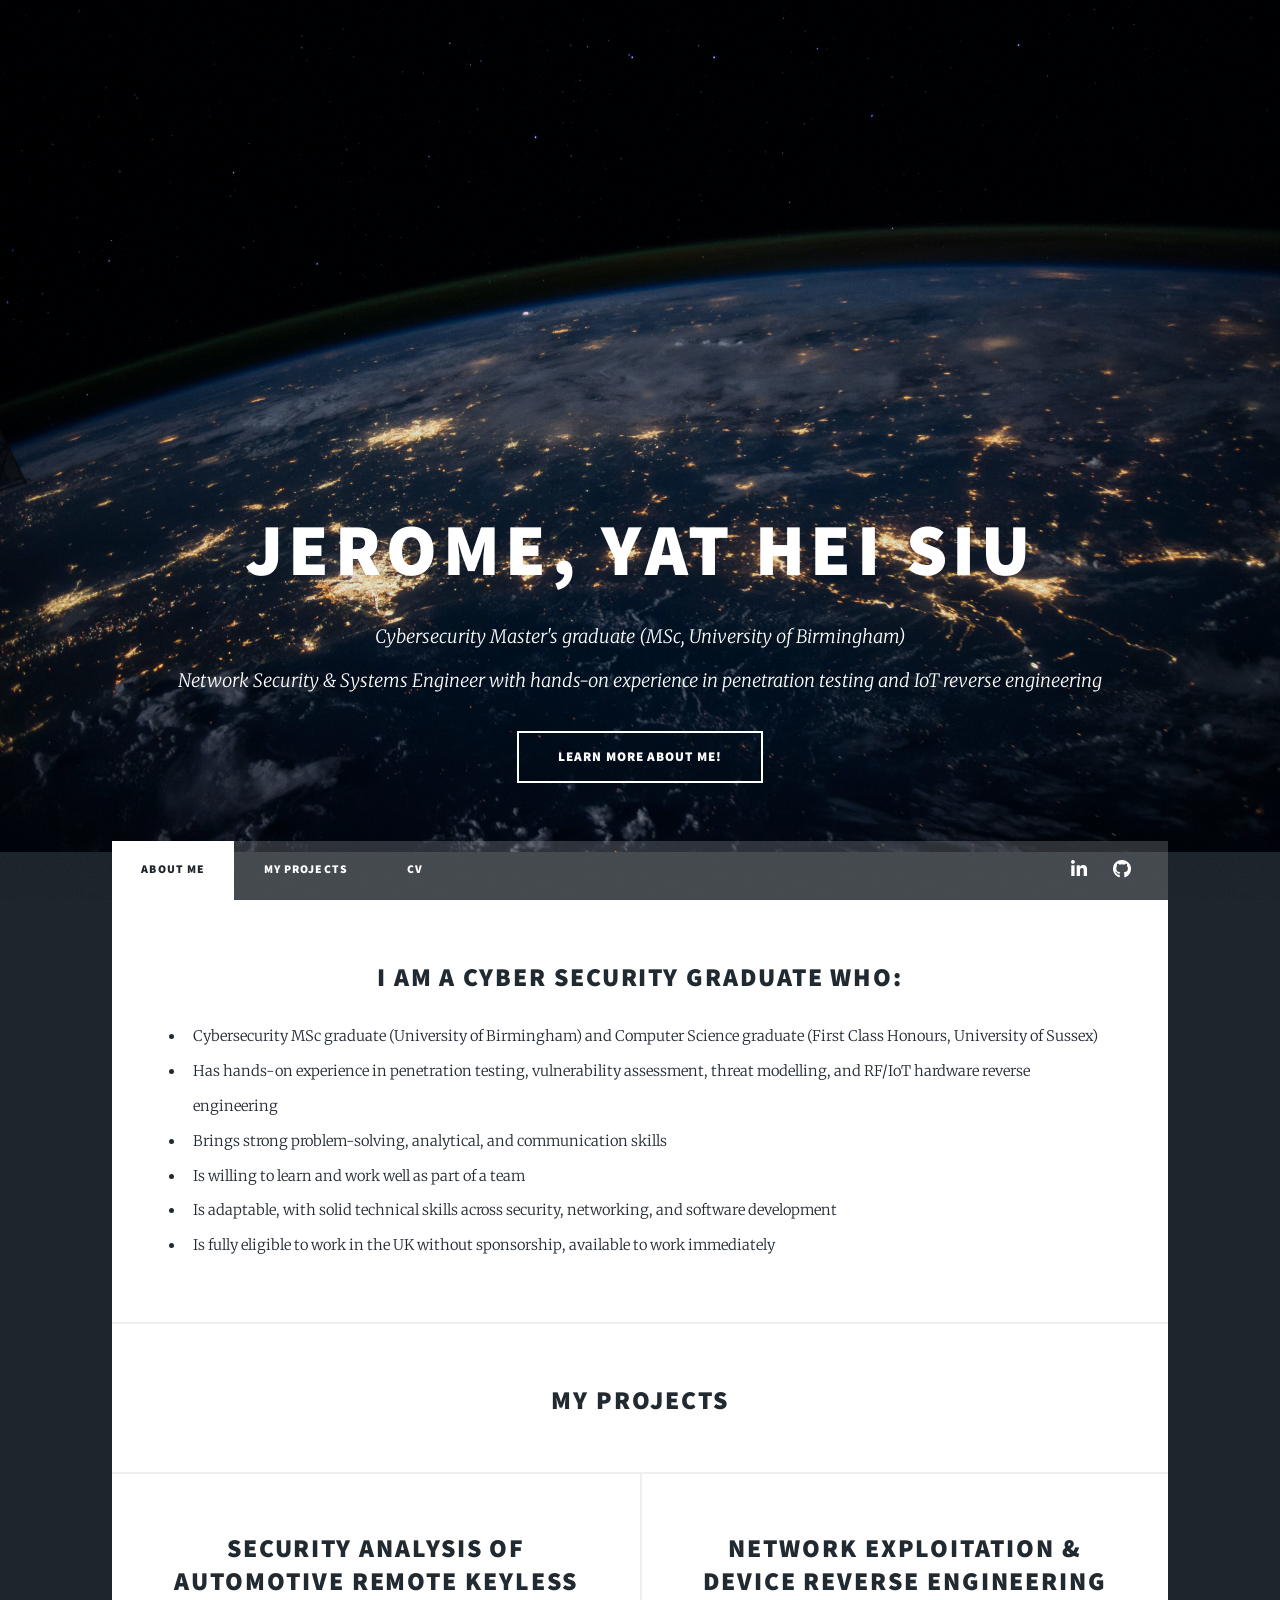
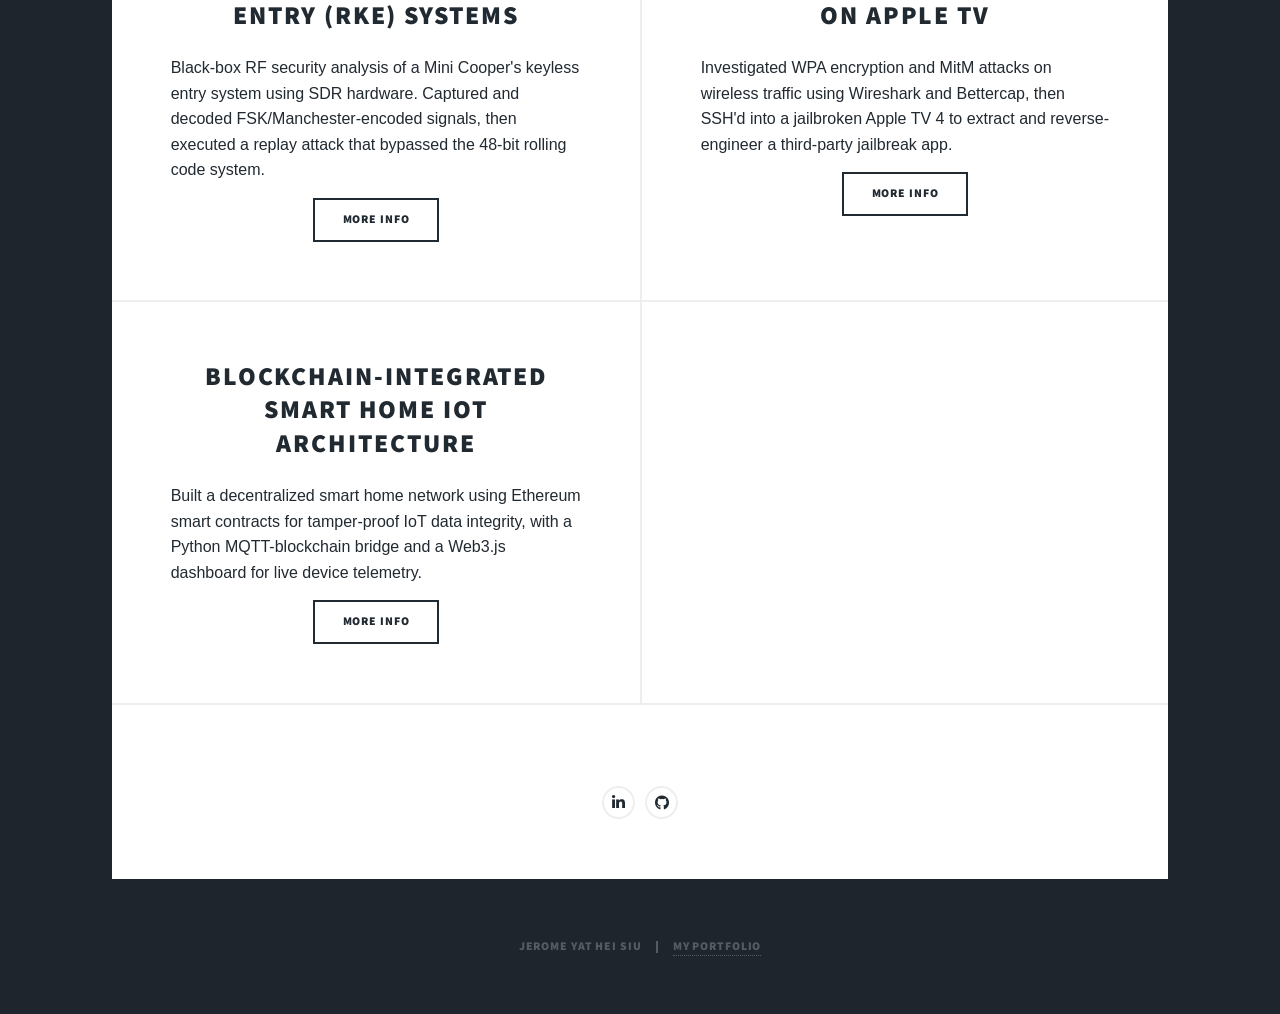
==== index.html @ ae31333f "Add RKE project modal and favicon assets - Replaces the external page link for the RKE project with " ====
<!DOCTYPE HTML>
<!--
	Massively by HTML5 UP
	html5up.net | @ajlkn
	Free for personal and commercial use under the CCA 3.0 license (html5up.net/license)
-->
<html>
	<head>
		<title>Jerome Yat Hei Siu</title>
		<meta charset="utf-8" />
		<meta name="viewport" content="width=device-width, initial-scale=1, user-scalable=no" />
		<link rel="icon" href="favicon.ico" sizes="any" />
		<link rel="icon" type="image/png" sizes="32x32" href="images/favicon-32.png" />
		<link rel="icon" type="image/png" sizes="512x512" href="images/icon-512.png" />
		<link rel="apple-touch-icon" href="images/apple-touch-icon.png" />
		<link rel="stylesheet" href="assets/css/main.css" />
		<noscript><link rel="stylesheet" href="assets/css/noscript.css" /></noscript>
	</head>
	<body class="is-preload">

		<!-- Wrapper -->
			<div id="wrapper" class="fade-in">

				<!-- Intro -->
					<div id="intro">
						<h1>
						Jerome, Yat Hei Siu
						</h1>
						<p> Cybersecurity Master's graduate (MSc, University of Birmingham) </br> Network Security &amp; Systems Engineer with hands-on experience in penetration testing and IoT reverse engineering </p>
						<ul class="actions">
							<li><a href="#header" class="button large scrolly">Learn More About Me!</a></li>
						</ul>
					</div>

				<!-- Header -->
					<header id="header">
						<a href="index.html" class="logo">My Portfolio</a>
					</header>

				<!-- Nav -->
					<nav id="nav">
						<ul class="links">
							<li class="active"><a href="index.html">About Me</a></li>
						<li><a href="#projects" class="scrolly">My Projects</a></li>
						<li><a href="generic.html">CV</a></li>
						</ul>
						<ul class="icons">
							<li><a href="https://uk.linkedin.com/in/jeromesiu" class="icon brands fa-linkedin-in"><span class="label">LinkedIn</span></a></li>
							<li><a href="https://github.com/jeroomeehh" class="icon brands fa-github"><span class="label">GitHub</span></a></li>
						</ul>
					</nav>

				<!-- Main -->
					<div id="main">
						<!-- Featured Post -->
						<div class="image-txt-container">
							<article class="post featured">

								<center>
								<h3 style="font-size:1.75em;">I am a cyber security graduate who:</h3></center>
								<ul>
								<li>Cybersecurity MSc graduate (University of Birmingham) and Computer Science graduate (First Class Honours, University of Sussex)</li>
								<li>Has hands-on experience in penetration testing, vulnerability assessment, threat modelling, and RF/IoT hardware reverse engineering</li>
								<li>Brings strong problem-solving, analytical, and communication skills</li>
								<li>Is willing to learn and work well as part of a team</li>
								<li>Is adaptable, with solid technical skills across security, networking, and software development</li>
								<li>Is fully eligible to work in the UK without sponsorship, available to work immediately</li>

								</ul>
							</article>
						  </div>


						

						<center id="projects">
							<h3 style="font-size:1.75em;">My Projects</h3>
							</center>
						<!-- Posts -->
							<section class="posts">
								<!-- Projects will be loaded dynamically by projects.js -->
							</section>

						<!-- Footer -->
							<footer>
								<center>

									<section>
										<h3></h3>
										<ul class="icons alt">
											<li><a href="https://uk.linkedin.com/in/jeromesiu" class="icon brands fa-linkedin-in"><span class="label">LinkedIn</span></a></li>
											<li><a href="https://github.com/jeroomeehh" class="icon brands fa-github"><span class="label">GitHub</span></a></li>
										</ul>
									
								</section>
							</center>
							</footer>

					</div>


					


				<!-- Copyright -->
					<div id="copyright">
						<ul><li> Jerome Yat Hei Siu</li><li> <a href="#">My Portfolio</a></li></ul>
					</div>

			</div>

			<!-- Project Modal: Security Analysis of Automotive RKE Systems -->
			<div id="rke-modal" class="modal-overlay">
				<div class="modal-box font-geometric">
					<a href="#" class="modal-close" data-modal-close aria-label="Close">&times;</a>

					<h2>Security Analysis of Automotive Remote Keyless Entry (RKE) Systems</h2>

					<h4>1. Project Overview &amp; Goal</h4>
					<p><strong>Goal:</strong> To analyze the radio frequency (RF) signals of a car's key fob, searching for potential security flaws in its wireless keyless entry system through hands-on penetration testing.</p>
					<p><strong>Target System:</strong></p>
					<ul>
						<li>Vehicle: 2015 Mini One</li>
						<li>Key Fob: Standard MINI 3-Button Key Fob</li>
					</ul>
					<div class="modal-img-placeholder" data-img="RF001"><img src="images/RF001.jpg" alt="Target vehicle and key fob" onerror="this.parentElement.style.display='none'"></div>

					<h4>2. Methodology &amp; Tech Stack</h4>
					<p><strong>Software-Defined Radio (SDR) Hardware:</strong></p>
					<ul>
						<li>SDRplay RSP2pro (Used for high-precision signal reception)</li>
						<li>HackRF One (Used for signal transmission during replay attacks)</li>
						<li>420MHz Antenna &amp; Custom DIY Copper Antenna</li>
					</ul>
					<p><strong>Software &amp; Analysis Tools:</strong></p>
					<ul>
						<li>SDRconnect (Used for real-time RF spectrum visualization)</li>
						<li>Universal Radio Hacker - URH (Used for signal capturing, tweaking, and demodulation)</li>
					</ul>

					<h4>3. Signal Discovery &amp; Observation</h4>
					<p><strong>Frequency Identification:</strong></p>
					<ul>
						<li>Scanning revealed two distinct transmission frequencies: 433.2 MHz and 434.64 MHz.</li>
						<li>Dynamic frequency switching was observed based on fob distance/range relative to the car.</li>
					</ul>
					<div class="modal-img-placeholder" data-img="RF002"><img src="images/RF002.jpg" alt="RF spectrum showing frequency switching" onerror="this.parentElement.style.display='none'"></div>

					<p><strong>Signal Capture &amp; Parameter Tuning:</strong></p>
					<ul>
						<li>Captured complex FSK signals using SDRconnect and URH.</li>
						<li>Optimized signal parameters:
							<ul>
								<li>Modulation: Frequency-Shift Keying (FSK)</li>
								<li>Sample Rate: 2.0M Sps</li>
								<li>Bandwidth: 500.0K Hz</li>
								<li>Samples/Symbol: 60</li>
								<li>Bits/Symbol: 1</li>
							</ul>
						</li>
					</ul>
					<div class="modal-img-placeholder" data-img="RF003"><img src="images/RF003.jpg" alt="Signal capture and parameter tuning in URH" onerror="this.parentElement.style.display='none'"></div>

					<h4>4. Signal Demodulation &amp; Reverse Engineering</h4>
					<p><strong>Bitstream Analysis:</strong></p>
					<ul>
						<li>Total Signal Length: 689 bits</li>
						<li>Preamble/Pattern: Starts with '011111', followed by alternating '01...01' bits.</li>
						<li>Encoding Scheme: Manchester II encoding (verified via FCC documentation).</li>
					</ul>
					<div class="modal-img-placeholder" data-img="RF004"><img src="images/RF004.jpg" alt="Bitstream analysis" onerror="this.parentElement.style.display='none'"></div>

					<p><strong>Decoded Data Frame Structure (341 Bits Decoded):</strong></p>
					<ul>
						<li>Bytes 55-66: Constant unique identifier (Device ID / Car ID).</li>
						<li>Byte 67: Function command code (e.g., 1 = Lock, 2 = Unlock, 3 = Boot).</li>
						<li>Bytes 73-74: Rolling code counter (increments by 1 on every button press).</li>
						<li>Bytes 75-86: Dynamic cryptographic authentication payload (rolling code authentication).</li>
					</ul>
					<div class="modal-img-placeholder" data-img="RF005"><img src="images/RF005.jpg" alt="Decoded data frame structure" onerror="this.parentElement.style.display='none'"></div>

					<h4>5. Security Exploits &amp; Demonstration</h4>
					<p><strong>Exploit 1: Successful Replay Attack (High Risk)</strong></p>
					<ul>
						<li>Captured a valid unlock signal while the key fob was out of range of the car.</li>
						<li>Replayed the captured signal using the HackRF One via Universal Radio Hacker.</li>
						<li>Result: The initial replayed signal successfully unlocked the car doors.</li>
					</ul>
					<p><strong>Exploit 2: Denial-of-Service (DoS) Attack (Low Risk)</strong></p>
					<ul>
						<li>Repeatedly transmitting the replayed signal forces the vehicle's receiver and key fob out of sync.</li>
						<li>Result: The car locks out the replayed signal and completely deactivates the legitimate key fob.</li>
					</ul>

					<h4>6. Vehicle Defense &amp; Threat Mitigation</h4>
					<p><strong>Automotive Countermeasures Observed:</strong></p>
					<ul>
						<li>Upon detecting repeated invalid/replayed signals, the car disabled the legitimate key fob.</li>
						<li>Resynchronization required unlocking the car using the physical backup key and initializing the ignition.</li>
					</ul>
					<p><strong>Recommended Mitigation Strategy:</strong></p>
					<ul>
						<li>Implement Bidirectional Communication with Acknowledgement (ACK):
							<ul>
								<li>The key fob should only advance its internal rolling counter after receiving an encrypted ACK signal from the vehicle confirming command execution.</li>
								<li>Prevents counter desynchronization and mitigates RollJam / replay attack windows.</li>
							</ul>
						</li>
					</ul>

					<h4>7. Possible Future Work</h4>
					<ul>
						<li>Chip-Level Decoding: Attempting to decipher the authentication code logic on the key fob's microcontroller.</li>
						<li>RollJam Attack Replication:
							<ul>
								<li>Jam the RF frequency preventing the signal from reaching the car.</li>
								<li>Capture the fresh, unused rolling code signal during the jamming sequence.</li>
								<li>Replay the captured signal to gain unauthorized entry at a later time.</li>
							</ul>
						</li>
					</ul>
				</div>
			</div>

		<!-- Scripts -->
			<script src="assets/js/jquery.min.js"></script>
			<script src="assets/js/jquery.scrollex.min.js"></script>
			<script src="assets/js/jquery.scrolly.min.js"></script>
			<script src="assets/js/browser.min.js"></script>
			<script src="assets/js/breakpoints.min.js"></script>
			<script src="assets/js/util.js"></script>
			<script src="assets/js/main.js"></script>
			<script src="assets/js/projects.js"></script>

	</body>
</html>
---- assets/css/main.css ----
@import url(fontawesome-all.min.css);
@import url("https://fonts.googleapis.com/css?family=Merriweather:300,700,300italic,700italic|Source+Sans+Pro:900");

/*
	Massively by HTML5 UP
	html5up.net | @ajlkn
	Free for personal and commercial use under the CCA 3.0 license (html5up.net/license)
*/

html, body, div, span, applet, object,
iframe, h1, h2, h3, h4, h5, h6, p, blockquote,
pre, a, abbr, acronym, address, big, cite,
code, del, dfn, em, img, ins, kbd, q, s, samp,
small, strike, strong, sub, sup, tt, var, b,
u, i, center, dl, dt, dd, ol, ul, li, fieldset,
form, label, legend, table, caption, tbody,
tfoot, thead, tr, th, td, article, aside,
canvas, details, embed, figure, figcaption,
footer, header, hgroup, menu, nav, output, ruby,
section, summary, time, mark, audio, video {
	margin: 0;
	padding: 0;
	border: 0;
	font-size: 100%;
	font: inherit;
	vertical-align: baseline;}

article, aside, details, figcaption, figure,
footer, header, hgroup, menu, nav, section {
	display: block;}

body {
	line-height: 1;
}

ol, ul {
	list-style: none;
}

blockquote, q {
	quotes: none;
}

	blockquote:before, blockquote:after, q:before, q:after {
		content: '';
		content: none;
	}

table {
	border-collapse: collapse;
	border-spacing: 0;
}

body {
	-webkit-text-size-adjust: none;
}

mark {
	background-color: transparent;
	color: inherit;
}

input::-moz-focus-inner {
	border: 0;
	padding: 0;
}

input, select, textarea {
	-moz-appearance: none;
	-webkit-appearance: none;
	-ms-appearance: none;
	appearance: none;
}

/* Basic */

	@-ms-viewport {
		width: device-width;
	}

	body {
		-ms-overflow-style: scrollbar;
	}

	@media screen and (max-width: 480px) {

		html, body {
			min-width: 320px;
		}

	}

	html {
		box-sizing: border-box;
	}

	*, *:before, *:after {
		box-sizing: inherit;
	}

	body {
		background-color: #1e252d;
	}

		body.is-preload *, body.is-preload *:before, body.is-preload *:after {
			-moz-animation: none !important;
			-webkit-animation: none !important;
			-ms-animation: none !important;
			animation: none !important;
			-moz-transition: none !important;
			-webkit-transition: none !important;
			-ms-transition: none !important;
			transition: none !important;
		}

/* Type */

	html {
		font-size: 16pt;
	}

		@media screen and (max-width: 1680px) {

			html {
				font-size: 12pt;
			}

		}

		@media screen and (max-width: 1280px) {

			html {
				font-size: 11pt;
			}

		}

		@media screen and (max-width: 360px) {

			html {
				font-size: 10pt;
			}

		}

	body {
		color: #212931;
	}

	body, input, select, textarea {
		font-family: "Merriweather", Georgia, serif;
		font-weight: 300;
		font-size: 1rem;
		line-height: 2.375;
	}

	a {
		-moz-transition: color 0.2s ease-in-out, background-color 0.2s ease-in-out, border-color 0.2s ease-in-out, box-shadow 0.2s ease-in-out;
		-webkit-transition: color 0.2s ease-in-out, background-color 0.2s ease-in-out, border-color 0.2s ease-in-out, box-shadow 0.2s ease-in-out;
		-ms-transition: color 0.2s ease-in-out, background-color 0.2s ease-in-out, border-color 0.2s ease-in-out, box-shadow 0.2s ease-in-out;
		transition: color 0.2s ease-in-out, background-color 0.2s ease-in-out, border-color 0.2s ease-in-out, box-shadow 0.2s ease-in-out;
		border-bottom: dotted 1px;
		text-decoration: none;
	}

		a:hover {
			border-bottom-color: transparent;
		}

	strong, b {
		font-weight: 600;
	}

	em, i {
		font-style: italic;
	}

	p {
		text-align: justify;
		margin: 0 0 2rem 0;
	}

	h1, h2, h3, h4, h5, h6 {
		font-family: "Source Sans Pro", Helvetica, sans-serif;
		font-weight: 900;
		line-height: 1.5;
		letter-spacing: 0.075em;
		text-transform: uppercase;
		margin: 0 0 1rem 0;
	}

		h1 a, h2 a, h3 a, h4 a, h5 a, h6 a {
			border-bottom: 0;
			color: inherit;
			text-decoration: none;
		}

	h1 {
		font-size: 4rem;
		line-height: 1.1;
		margin: 0 0 2rem 0;
	}

	h2 {
		font-size: 1.75rem;
		line-height: 1.3;
		margin: 0 0 1.5rem 0;
	}

	h3 {
		font-size: 1.25rem;
		margin: 0 0 1.5rem 0;
	}

	h4 {
		font-size: 1rem;
	}

	h5 {
		font-size: 0.9rem;
	}

	h6 {
		font-size: 0.8rem;
	}

	sub {
		font-size: 0.8rem;
		position: relative;
		top: 0.5rem;
	}

	sup {
		font-size: 0.8rem;
		position: relative;
		top: -0.5rem;
	}

	blockquote {
		border-left: solid 4px;
		font-style: italic;
		margin: 0 0 2rem 0;
		padding: 0.5rem 0 0.5rem 2rem;
	}

	code {
		border: solid 2px;
		font-family: "Courier New", monospace;
		font-size: 0.9rem;
		margin: 0 0.25rem;
		padding: 0.25rem 0.65rem;
	}

	pre {
		-webkit-overflow-scrolling: touch;
		font-family: "Courier New", monospace;
		font-size: 0.9rem;
		margin: 0 0 2rem 0;
	}

		pre code {
			display: block;
			line-height: 1.75;
			padding: 1rem 1.5rem;
			overflow-x: auto;
		}

	hr {
		border: 0;
		border-bottom: solid 2px;
		margin: 3rem 0;
	}

		hr.major {
			margin: 5rem 0;
		}

	.align-left {
		text-align: left;
	}

	.align-center {
		text-align: center;
	}

	.align-right {
		text-align: right;
	}

	input, select, textarea {
		color: #212931;
	}

	a {
		color: #212931;
		border-bottom-color: rgba(33, 41, 49, 0.5);
	}

		a:hover {
			border-bottom-color: transparent;
			color: #18bfef !important;
		}

	strong, b {
		color: #212931;
	}

	h1, h2, h3, h4, h5, h6 {
		color: #212931;
	}

	blockquote {
		border-left-color: #eeeeee;
	}

	code {
		background: rgba(220, 220, 220, 0.25);
		border-color: #eeeeee;
	}

	hr {
		border-bottom-color: #eeeeee;
	}

/* Row */

	.row {
		display: flex;
		flex-wrap: wrap;
		box-sizing: border-box;
		align-items: stretch;
	}

		.row > * {
			box-sizing: border-box;
		}

		.row.gtr-uniform > * > :last-child {
			margin-bottom: 0;
		}

		.row.aln-left {
			justify-content: flex-start;
		}

		.row.aln-center {
			justify-content: center;
		}

		.row.aln-right {
			justify-content: flex-end;
		}

		.row.aln-top {
			align-items: flex-start;
		}

		.row.aln-middle {
			align-items: center;
		}

		.row.aln-bottom {
			align-items: flex-end;
		}

		.row > .imp {
			order: -1;
		}

		.row > .col-1 {
			width: 8.33333%;
		}

		.row > .off-1 {
			margin-left: 8.33333%;
		}

		.row > .col-2 {
			width: 16.66667%;
		}

		.row > .off-2 {
			margin-left: 16.66667%;
		}

		.row > .col-3 {
			width: 25%;
		}

		.row > .off-3 {
			margin-left: 25%;
		}

		.row > .col-4 {
			width: 33.33333%;
		}

		.row > .off-4 {
			margin-left: 33.33333%;
		}

		.row > .col-5 {
			width: 41.66667%;
		}

		.row > .off-5 {
			margin-left: 41.66667%;
		}

		.row > .col-6 {
			width: 50%;
		}

		.row > .off-6 {
			margin-left: 50%;
		}

		.row > .col-7 {
			width: 58.33333%;
		}

		.row > .off-7 {
			margin-left: 58.33333%;
		}

		.row > .col-8 {
			width: 66.66667%;
		}

		.row > .off-8 {
			margin-left: 66.66667%;
		}

		.row > .col-9 {
			width: 75%;
		}

		.row > .off-9 {
			margin-left: 75%;
		}

		.row > .col-10 {
			width: 83.33333%;
		}

		.row > .off-10 {
			margin-left: 83.33333%;
		}

		.row > .col-11 {
			width: 91.66667%;
		}

		.row > .off-11 {
			margin-left: 91.66667%;
		}

		.row > .col-12 {
			width: 100%;
		}

		.row > .off-12 {
			margin-left: 100%;
		}

		.row.gtr-0 {
			margin-top: 0;
			margin-left: 0rem;
		}

			.row.gtr-0 > * {
				padding: 0 0 0 0rem;
			}

			.row.gtr-0.gtr-uniform {
				margin-top: 0rem;
			}

				.row.gtr-0.gtr-uniform > * {
					padding-top: 0rem;
				}

		.row.gtr-25 {
			margin-top: 0;
			margin-left: -0.375rem;
		}

			.row.gtr-25 > * {
				padding: 0 0 0 0.375rem;
			}

			.row.gtr-25.gtr-uniform {
				margin-top: -0.375rem;
			}

				.row.gtr-25.gtr-uniform > * {
					padding-top: 0.375rem;
				}

		.row.gtr-50 {
			margin-top: 0;
			margin-left: -0.75rem;
		}

			.row.gtr-50 > * {
				padding: 0 0 0 0.75rem;
			}

			.row.gtr-50.gtr-uniform {
				margin-top: -0.75rem;
			}

				.row.gtr-50.gtr-uniform > * {
					padding-top: 0.75rem;
				}

		.row {
			margin-top: 0;
			margin-left: -1.5rem;
		}

			.row > * {
				padding: 0 0 0 1.5rem;
			}

			.row.gtr-uniform {
				margin-top: -1.5rem;
			}

				.row.gtr-uniform > * {
					padding-top: 1.5rem;
				}

		.row.gtr-150 {
			margin-top: 0;
			margin-left: -2.25rem;
		}

			.row.gtr-150 > * {
				padding: 0 0 0 2.25rem;
			}

			.row.gtr-150.gtr-uniform {
				margin-top: -2.25rem;
			}

				.row.gtr-150.gtr-uniform > * {
					padding-top: 2.25rem;
				}

		.row.gtr-200 {
			margin-top: 0;
			margin-left: -3rem;
		}

			.row.gtr-200 > * {
				padding: 0 0 0 3rem;
			}

			.row.gtr-200.gtr-uniform {
				margin-top: -3rem;
			}

				.row.gtr-200.gtr-uniform > * {
					padding-top: 3rem;
				}

		@media screen and (max-width: 1680px) {

			.row {
				display: flex;
				flex-wrap: wrap;
				box-sizing: border-box;
				align-items: stretch;
			}

				.row > * {
					box-sizing: border-box;
				}

				.row.gtr-uniform > * > :last-child {
					margin-bottom: 0;
				}

				.row.aln-left {
					justify-content: flex-start;
				}

				.row.aln-center {
					justify-content: center;
				}

				.row.aln-right {
					justify-content: flex-end;
				}

				.row.aln-top {
					align-items: flex-start;
				}

				.row.aln-middle {
					align-items: center;
				}

				.row.aln-bottom {
					align-items: flex-end;
				}

				.row > .imp-xlarge {
					order: -1;
				}

				.row > .col-1-xlarge {
					width: 8.33333%;
				}

				.row > .off-1-xlarge {
					margin-left: 8.33333%;
				}

				.row > .col-2-xlarge {
					width: 16.66667%;
				}

				.row > .off-2-xlarge {
					margin-left: 16.66667%;
				}

				.row > .col-3-xlarge {
					width: 25%;
				}

				.row > .off-3-xlarge {
					margin-left: 25%;
				}

				.row > .col-4-xlarge {
					width: 33.33333%;
				}

				.row > .off-4-xlarge {
					margin-left: 33.33333%;
				}

				.row > .col-5-xlarge {
					width: 41.66667%;
				}

				.row > .off-5-xlarge {
					margin-left: 41.66667%;
				}

				.row > .col-6-xlarge {
					width: 50%;
				}

				.row > .off-6-xlarge {
					margin-left: 50%;
				}

				.row > .col-7-xlarge {
					width: 58.33333%;
				}

				.row > .off-7-xlarge {
					margin-left: 58.33333%;
				}

				.row > .col-8-xlarge {
					width: 66.66667%;
				}

				.row > .off-8-xlarge {
					margin-left: 66.66667%;
				}

				.row > .col-9-xlarge {
					width: 75%;
				}

				.row > .off-9-xlarge {
					margin-left: 75%;
				}

				.row > .col-10-xlarge {
					width: 83.33333%;
				}

				.row > .off-10-xlarge {
					margin-left: 83.33333%;
				}

				.row > .col-11-xlarge {
					width: 91.66667%;
				}

				.row > .off-11-xlarge {
					margin-left: 91.66667%;
				}

				.row > .col-12-xlarge {
					width: 100%;
				}

				.row > .off-12-xlarge {
					margin-left: 100%;
				}

				.row.gtr-0 {
					margin-top: 0;
					margin-left: 0rem;
				}

					.row.gtr-0 > * {
						padding: 0 0 0 0rem;
					}

					.row.gtr-0.gtr-uniform {
						margin-top: 0rem;
					}

						.row.gtr-0.gtr-uniform > * {
							padding-top: 0rem;
						}

				.row.gtr-25 {
					margin-top: 0;
					margin-left: -0.375rem;
				}

					.row.gtr-25 > * {
						padding: 0 0 0 0.375rem;
					}

					.row.gtr-25.gtr-uniform {
						margin-top: -0.375rem;
					}

						.row.gtr-25.gtr-uniform > * {
							padding-top: 0.375rem;
						}

				.row.gtr-50 {
					margin-top: 0;
					margin-left: -0.75rem;
				}

					.row.gtr-50 > * {
						padding: 0 0 0 0.75rem;
					}

					.row.gtr-50.gtr-uniform {
						margin-top: -0.75rem;
					}

						.row.gtr-50.gtr-uniform > * {
							padding-top: 0.75rem;
						}

				.row {
					margin-top: 0;
					margin-left: -1.5rem;
				}

					.row > * {
						padding: 0 0 0 1.5rem;
					}

					.row.gtr-uniform {
						margin-top: -1.5rem;
					}

						.row.gtr-uniform > * {
							padding-top: 1.5rem;
						}

				.row.gtr-150 {
					margin-top: 0;
					margin-left: -2.25rem;
				}

					.row.gtr-150 > * {
						padding: 0 0 0 2.25rem;
					}

					.row.gtr-150.gtr-uniform {
						margin-top: -2.25rem;
					}

						.row.gtr-150.gtr-uniform > * {
							padding-top: 2.25rem;
						}

				.row.gtr-200 {
					margin-top: 0;
					margin-left: -3rem;
				}

					.row.gtr-200 > * {
						padding: 0 0 0 3rem;
					}

					.row.gtr-200.gtr-uniform {
						margin-top: -3rem;
					}

						.row.gtr-200.gtr-uniform > * {
							padding-top: 3rem;
						}

		}

		@media screen and (max-width: 1280px) {

			.row {
				display: flex;
				flex-wrap: wrap;
				box-sizing: border-box;
				align-items: stretch;
			}

				.row > * {
					box-sizing: border-box;
				}

				.row.gtr-uniform > * > :last-child {
					margin-bottom: 0;
				}

				.row.aln-left {
					justify-content: flex-start;
				}

				.row.aln-center {
					justify-content: center;
				}

				.row.aln-right {
					justify-content: flex-end;
				}

				.row.aln-top {
					align-items: flex-start;
				}

				.row.aln-middle {
					align-items: center;
				}

				.row.aln-bottom {
					align-items: flex-end;
				}

				.row > .imp-large {
					order: -1;
				}

				.row > .col-1-large {
					width: 8.33333%;
				}

				.row > .off-1-large {
					margin-left: 8.33333%;
				}

				.row > .col-2-large {
					width: 16.66667%;
				}

				.row > .off-2-large {
					margin-left: 16.66667%;
				}

				.row > .col-3-large {
					width: 25%;
				}

				.row > .off-3-large {
					margin-left: 25%;
				}

				.row > .col-4-large {
					width: 33.33333%;
				}

				.row > .off-4-large {
					margin-left: 33.33333%;
				}

				.row > .col-5-large {
					width: 41.66667%;
				}

				.row > .off-5-large {
					margin-left: 41.66667%;
				}

				.row > .col-6-large {
					width: 50%;
				}

				.row > .off-6-large {
					margin-left: 50%;
				}

				.row > .col-7-large {
					width: 58.33333%;
				}

				.row > .off-7-large {
					margin-left: 58.33333%;
				}

				.row > .col-8-large {
					width: 66.66667%;
				}

				.row > .off-8-large {
					margin-left: 66.66667%;
				}

				.row > .col-9-large {
					width: 75%;
				}

				.row > .off-9-large {
					margin-left: 75%;
				}

				.row > .col-10-large {
					width: 83.33333%;
				}

				.row > .off-10-large {
					margin-left: 83.33333%;
				}

				.row > .col-11-large {
					width: 91.66667%;
				}

				.row > .off-11-large {
					margin-left: 91.66667%;
				}

				.row > .col-12-large {
					width: 100%;
				}

				.row > .off-12-large {
					margin-left: 100%;
				}

				.row.gtr-0 {
					margin-top: 0;
					margin-left: 0rem;
				}

					.row.gtr-0 > * {
						padding: 0 0 0 0rem;
					}

					.row.gtr-0.gtr-uniform {
						margin-top: 0rem;
					}

						.row.gtr-0.gtr-uniform > * {
							padding-top: 0rem;
						}

				.row.gtr-25 {
					margin-top: 0;
					margin-left: -0.375rem;
				}

					.row.gtr-25 > * {
						padding: 0 0 0 0.375rem;
					}

					.row.gtr-25.gtr-uniform {
						margin-top: -0.375rem;
					}

						.row.gtr-25.gtr-uniform > * {
							padding-top: 0.375rem;
						}

				.row.gtr-50 {
					margin-top: 0;
					margin-left: -0.75rem;
				}

					.row.gtr-50 > * {
						padding: 0 0 0 0.75rem;
					}

					.row.gtr-50.gtr-uniform {
						margin-top: -0.75rem;
					}

						.row.gtr-50.gtr-uniform > * {
							padding-top: 0.75rem;
						}

				.row {
					margin-top: 0;
					margin-left: -1.5rem;
				}

					.row > * {
						padding: 0 0 0 1.5rem;
					}

					.row.gtr-uniform {
						margin-top: -1.5rem;
					}

						.row.gtr-uniform > * {
							padding-top: 1.5rem;
						}

				.row.gtr-150 {
					margin-top: 0;
					margin-left: -2.25rem;
				}

					.row.gtr-150 > * {
						padding: 0 0 0 2.25rem;
					}

					.row.gtr-150.gtr-uniform {
						margin-top: -2.25rem;
					}

						.row.gtr-150.gtr-uniform > * {
							padding-top: 2.25rem;
						}

				.row.gtr-200 {
					margin-top: 0;
					margin-left: -3rem;
				}

					.row.gtr-200 > * {
						padding: 0 0 0 3rem;
					}

					.row.gtr-200.gtr-uniform {
						margin-top: -3rem;
					}

						.row.gtr-200.gtr-uniform > * {
							padding-top: 3rem;
						}

		}

		@media screen and (max-width: 980px) {

			.row {
				display: flex;
				flex-wrap: wrap;
				box-sizing: border-box;
				align-items: stretch;
			}

				.row > * {
					box-sizing: border-box;
				}

				.row.gtr-uniform > * > :last-child {
					margin-bottom: 0;
				}

				.row.aln-left {
					justify-content: flex-start;
				}

				.row.aln-center {
					justify-content: center;
				}

				.row.aln-right {
					justify-content: flex-end;
				}

				.row.aln-top {
					align-items: flex-start;
				}

				.row.aln-middle {
					align-items: center;
				}

				.row.aln-bottom {
					align-items: flex-end;
				}

				.row > .imp-medium {
					order: -1;
				}

				.row > .col-1-medium {
					width: 8.33333%;
				}

				.row > .off-1-medium {
					margin-left: 8.33333%;
				}

				.row > .col-2-medium {
					width: 16.66667%;
				}

				.row > .off-2-medium {
					margin-left: 16.66667%;
				}

				.row > .col-3-medium {
					width: 25%;
				}

				.row > .off-3-medium {
					margin-left: 25%;
				}

				.row > .col-4-medium {
					width: 33.33333%;
				}

				.row > .off-4-medium {
					margin-left: 33.33333%;
				}

				.row > .col-5-medium {
					width: 41.66667%;
				}

				.row > .off-5-medium {
					margin-left: 41.66667%;
				}

				.row > .col-6-medium {
					width: 50%;
				}

				.row > .off-6-medium {
					margin-left: 50%;
				}

				.row > .col-7-medium {
					width: 58.33333%;
				}

				.row > .off-7-medium {
					margin-left: 58.33333%;
				}

				.row > .col-8-medium {
					width: 66.66667%;
				}

				.row > .off-8-medium {
					margin-left: 66.66667%;
				}

				.row > .col-9-medium {
					width: 75%;
				}

				.row > .off-9-medium {
					margin-left: 75%;
				}

				.row > .col-10-medium {
					width: 83.33333%;
				}

				.row > .off-10-medium {
					margin-left: 83.33333%;
				}

				.row > .col-11-medium {
					width: 91.66667%;
				}

				.row > .off-11-medium {
					margin-left: 91.66667%;
				}

				.row > .col-12-medium {
					width: 100%;
				}

				.row > .off-12-medium {
					margin-left: 100%;
				}

				.row.gtr-0 {
					margin-top: 0;
					margin-left: 0rem;
				}

					.row.gtr-0 > * {
						padding: 0 0 0 0rem;
					}

					.row.gtr-0.gtr-uniform {
						margin-top: 0rem;
					}

						.row.gtr-0.gtr-uniform > * {
							padding-top: 0rem;
						}

				.row.gtr-25 {
					margin-top: 0;
					margin-left: -0.375rem;
				}

					.row.gtr-25 > * {
						padding: 0 0 0 0.375rem;
					}

					.row.gtr-25.gtr-uniform {
						margin-top: -0.375rem;
					}

						.row.gtr-25.gtr-uniform > * {
							padding-top: 0.375rem;
						}

				.row.gtr-50 {
					margin-top: 0;
					margin-left: -0.75rem;
				}

					.row.gtr-50 > * {
						padding: 0 0 0 0.75rem;
					}

					.row.gtr-50.gtr-uniform {
						margin-top: -0.75rem;
					}

						.row.gtr-50.gtr-uniform > * {
							padding-top: 0.75rem;
						}

				.row {
					margin-top: 0;
					margin-left: -1.5rem;
				}

					.row > * {
						padding: 0 0 0 1.5rem;
					}

					.row.gtr-uniform {
						margin-top: -1.5rem;
					}

						.row.gtr-uniform > * {
							padding-top: 1.5rem;
						}

				.row.gtr-150 {
					margin-top: 0;
					margin-left: -2.25rem;
				}

					.row.gtr-150 > * {
						padding: 0 0 0 2.25rem;
					}

					.row.gtr-150.gtr-uniform {
						margin-top: -2.25rem;
					}

						.row.gtr-150.gtr-uniform > * {
							padding-top: 2.25rem;
						}

				.row.gtr-200 {
					margin-top: 0;
					margin-left: -3rem;
				}

					.row.gtr-200 > * {
						padding: 0 0 0 3rem;
					}

					.row.gtr-200.gtr-uniform {
						margin-top: -3rem;
					}

						.row.gtr-200.gtr-uniform > * {
							padding-top: 3rem;
						}

		}

		@media screen and (max-width: 736px) {

			.row {
				display: flex;
				flex-wrap: wrap;
				box-sizing: border-box;
				align-items: stretch;
			}

				.row > * {
					box-sizing: border-box;
				}

				.row.gtr-uniform > * > :last-child {
					margin-bottom: 0;
				}

				.row.aln-left {
					justify-content: flex-start;
				}

				.row.aln-center {
					justify-content: center;
				}

				.row.aln-right {
					justify-content: flex-end;
				}

				.row.aln-top {
					align-items: flex-start;
				}

				.row.aln-middle {
					align-items: center;
				}

				.row.aln-bottom {
					align-items: flex-end;
				}

				.row > .imp-small {
					order: -1;
				}

				.row > .col-1-small {
					width: 8.33333%;
				}

				.row > .off-1-small {
					margin-left: 8.33333%;
				}

				.row > .col-2-small {
					width: 16.66667%;
				}

				.row > .off-2-small {
					margin-left: 16.66667%;
				}

				.row > .col-3-small {
					width: 25%;
				}

				.row > .off-3-small {
					margin-left: 25%;
				}

				.row > .col-4-small {
					width: 33.33333%;
				}

				.row > .off-4-small {
					margin-left: 33.33333%;
				}

				.row > .col-5-small {
					width: 41.66667%;
				}

				.row > .off-5-small {
					margin-left: 41.66667%;
				}

				.row > .col-6-small {
					width: 50%;
				}

				.row > .off-6-small {
					margin-left: 50%;
				}

				.row > .col-7-small {
					width: 58.33333%;
				}

				.row > .off-7-small {
					margin-left: 58.33333%;
				}

				.row > .col-8-small {
					width: 66.66667%;
				}

				.row > .off-8-small {
					margin-left: 66.66667%;
				}

				.row > .col-9-small {
					width: 75%;
				}

				.row > .off-9-small {
					margin-left: 75%;
				}

				.row > .col-10-small {
					width: 83.33333%;
				}

				.row > .off-10-small {
					margin-left: 83.33333%;
				}

				.row > .col-11-small {
					width: 91.66667%;
				}

				.row > .off-11-small {
					margin-left: 91.66667%;
				}

				.row > .col-12-small {
					width: 100%;
				}

				.row > .off-12-small {
					margin-left: 100%;
				}

				.row.gtr-0 {
					margin-top: 0;
					margin-left: 0rem;
				}

					.row.gtr-0 > * {
						padding: 0 0 0 0rem;
					}

					.row.gtr-0.gtr-uniform {
						margin-top: 0rem;
					}

						.row.gtr-0.gtr-uniform > * {
							padding-top: 0rem;
						}

				.row.gtr-25 {
					margin-top: 0;
					margin-left: -0.375rem;
				}

					.row.gtr-25 > * {
						padding: 0 0 0 0.375rem;
					}

					.row.gtr-25.gtr-uniform {
						margin-top: -0.375rem;
					}

						.row.gtr-25.gtr-uniform > * {
							padding-top: 0.375rem;
						}

				.row.gtr-50 {
					margin-top: 0;
					margin-left: -0.75rem;
				}

					.row.gtr-50 > * {
						padding: 0 0 0 0.75rem;
					}

					.row.gtr-50.gtr-uniform {
						margin-top: -0.75rem;
					}

						.row.gtr-50.gtr-uniform > * {
							padding-top: 0.75rem;
						}

				.row {
					margin-top: 0;
					margin-left: -1.5rem;
				}

					.row > * {
						padding: 0 0 0 1.5rem;
					}

					.row.gtr-uniform {
						margin-top: -1.5rem;
					}

						.row.gtr-uniform > * {
							padding-top: 1.5rem;
						}

				.row.gtr-150 {
					margin-top: 0;
					margin-left: -2.25rem;
				}

					.row.gtr-150 > * {
						padding: 0 0 0 2.25rem;
					}

					.row.gtr-150.gtr-uniform {
						margin-top: -2.25rem;
					}

						.row.gtr-150.gtr-uniform > * {
							padding-top: 2.25rem;
						}

				.row.gtr-200 {
					margin-top: 0;
					margin-left: -3rem;
				}

					.row.gtr-200 > * {
						padding: 0 0 0 3rem;
					}

					.row.gtr-200.gtr-uniform {
						margin-top: -3rem;
					}

						.row.gtr-200.gtr-uniform > * {
							padding-top: 3rem;
						}

		}

		@media screen and (max-width: 480px) {

			.row {
				display: flex;
				flex-wrap: wrap;
				box-sizing: border-box;
				align-items: stretch;
			}

				.row > * {
					box-sizing: border-box;
				}

				.row.gtr-uniform > * > :last-child {
					margin-bottom: 0;
				}

				.row.aln-left {
					justify-content: flex-start;
				}

				.row.aln-center {
					justify-content: center;
				}

				.row.aln-right {
					justify-content: flex-end;
				}

				.row.aln-top {
					align-items: flex-start;
				}

				.row.aln-middle {
					align-items: center;
				}

				.row.aln-bottom {
					align-items: flex-end;
				}

				.row > .imp-xsmall {
					order: -1;
				}

				.row > .col-1-xsmall {
					width: 8.33333%;
				}

				.row > .off-1-xsmall {
					margin-left: 8.33333%;
				}

				.row > .col-2-xsmall {
					width: 16.66667%;
				}

				.row > .off-2-xsmall {
					margin-left: 16.66667%;
				}

				.row > .col-3-xsmall {
					width: 25%;
				}

				.row > .off-3-xsmall {
					margin-left: 25%;
				}

				.row > .col-4-xsmall {
					width: 33.33333%;
				}

				.row > .off-4-xsmall {
					margin-left: 33.33333%;
				}

				.row > .col-5-xsmall {
					width: 41.66667%;
				}

				.row > .off-5-xsmall {
					margin-left: 41.66667%;
				}

				.row > .col-6-xsmall {
					width: 50%;
				}

				.row > .off-6-xsmall {
					margin-left: 50%;
				}

				.row > .col-7-xsmall {
					width: 58.33333%;
				}

				.row > .off-7-xsmall {
					margin-left: 58.33333%;
				}

				.row > .col-8-xsmall {
					width: 66.66667%;
				}

				.row > .off-8-xsmall {
					margin-left: 66.66667%;
				}

				.row > .col-9-xsmall {
					width: 75%;
				}

				.row > .off-9-xsmall {
					margin-left: 75%;
				}

				.row > .col-10-xsmall {
					width: 83.33333%;
				}

				.row > .off-10-xsmall {
					margin-left: 83.33333%;
				}

				.row > .col-11-xsmall {
					width: 91.66667%;
				}

				.row > .off-11-xsmall {
					margin-left: 91.66667%;
				}

				.row > .col-12-xsmall {
					width: 100%;
				}

				.row > .off-12-xsmall {
					margin-left: 100%;
				}

				.row.gtr-0 {
					margin-top: 0;
					margin-left: 0rem;
				}

					.row.gtr-0 > * {
						padding: 0 0 0 0rem;
					}

					.row.gtr-0.gtr-uniform {
						margin-top: 0rem;
					}

						.row.gtr-0.gtr-uniform > * {
							padding-top: 0rem;
						}

				.row.gtr-25 {
					margin-top: 0;
					margin-left: -0.375rem;
				}

					.row.gtr-25 > * {
						padding: 0 0 0 0.375rem;
					}

					.row.gtr-25.gtr-uniform {
						margin-top: -0.375rem;
					}

						.row.gtr-25.gtr-uniform > * {
							padding-top: 0.375rem;
						}

				.row.gtr-50 {
					margin-top: 0;
					margin-left: -0.75rem;
				}

					.row.gtr-50 > * {
						padding: 0 0 0 0.75rem;
					}

					.row.gtr-50.gtr-uniform {
						margin-top: -0.75rem;
					}

						.row.gtr-50.gtr-uniform > * {
							padding-top: 0.75rem;
						}

				.row {
					margin-top: 0;
					margin-left: -1.5rem;
				}

					.row > * {
						padding: 0 0 0 1.5rem;
					}

					.row.gtr-uniform {
						margin-top: -1.5rem;
					}

						.row.gtr-uniform > * {
							padding-top: 1.5rem;
						}

				.row.gtr-150 {
					margin-top: 0;
					margin-left: -2.25rem;
				}

					.row.gtr-150 > * {
						padding: 0 0 0 2.25rem;
					}

					.row.gtr-150.gtr-uniform {
						margin-top: -2.25rem;
					}

						.row.gtr-150.gtr-uniform > * {
							padding-top: 2.25rem;
						}

				.row.gtr-200 {
					margin-top: 0;
					margin-left: -3rem;
				}

					.row.gtr-200 > * {
						padding: 0 0 0 3rem;
					}

					.row.gtr-200.gtr-uniform {
						margin-top: -3rem;
					}

						.row.gtr-200.gtr-uniform > * {
							padding-top: 3rem;
						}

		}

		@media screen and (max-width: 360px) {

			.row {
				display: flex;
				flex-wrap: wrap;
				box-sizing: border-box;
				align-items: stretch;
			}

				.row > * {
					box-sizing: border-box;
				}

				.row.gtr-uniform > * > :last-child {
					margin-bottom: 0;
				}

				.row.aln-left {
					justify-content: flex-start;
				}

				.row.aln-center {
					justify-content: center;
				}

				.row.aln-right {
					justify-content: flex-end;
				}

				.row.aln-top {
					align-items: flex-start;
				}

				.row.aln-middle {
					align-items: center;
				}

				.row.aln-bottom {
					align-items: flex-end;
				}

				.row > .imp-xxsmall {
					order: -1;
				}

				.row > .col-1-xxsmall {
					width: 8.33333%;
				}

				.row > .off-1-xxsmall {
					margin-left: 8.33333%;
				}

				.row > .col-2-xxsmall {
					width: 16.66667%;
				}

				.row > .off-2-xxsmall {
					margin-left: 16.66667%;
				}

				.row > .col-3-xxsmall {
					width: 25%;
				}

				.row > .off-3-xxsmall {
					margin-left: 25%;
				}

				.row > .col-4-xxsmall {
					width: 33.33333%;
				}

				.row > .off-4-xxsmall {
					margin-left: 33.33333%;
				}

				.row > .col-5-xxsmall {
					width: 41.66667%;
				}

				.row > .off-5-xxsmall {
					margin-left: 41.66667%;
				}

				.row > .col-6-xxsmall {
					width: 50%;
				}

				.row > .off-6-xxsmall {
					margin-left: 50%;
				}

				.row > .col-7-xxsmall {
					width: 58.33333%;
				}

				.row > .off-7-xxsmall {
					margin-left: 58.33333%;
				}

				.row > .col-8-xxsmall {
					width: 66.66667%;
				}

				.row > .off-8-xxsmall {
					margin-left: 66.66667%;
				}

				.row > .col-9-xxsmall {
					width: 75%;
				}

				.row > .off-9-xxsmall {
					margin-left: 75%;
				}

				.row > .col-10-xxsmall {
					width: 83.33333%;
				}

				.row > .off-10-xxsmall {
					margin-left: 83.33333%;
				}

				.row > .col-11-xxsmall {
					width: 91.66667%;
				}

				.row > .off-11-xxsmall {
					margin-left: 91.66667%;
				}

				.row > .col-12-xxsmall {
					width: 100%;
				}

				.row > .off-12-xxsmall {
					margin-left: 100%;
				}

				.row.gtr-0 {
					margin-top: 0;
					margin-left: 0rem;
				}

					.row.gtr-0 > * {
						padding: 0 0 0 0rem;
					}

					.row.gtr-0.gtr-uniform {
						margin-top: 0rem;
					}

						.row.gtr-0.gtr-uniform > * {
							padding-top: 0rem;
						}

				.row.gtr-25 {
					margin-top: 0;
					margin-left: -0.375rem;
				}

					.row.gtr-25 > * {
						padding: 0 0 0 0.375rem;
					}

					.row.gtr-25.gtr-uniform {
						margin-top: -0.375rem;
					}

						.row.gtr-25.gtr-uniform > * {
							padding-top: 0.375rem;
						}

				.row.gtr-50 {
					margin-top: 0;
					margin-left: -0.75rem;
				}

					.row.gtr-50 > * {
						padding: 0 0 0 0.75rem;
					}

					.row.gtr-50.gtr-uniform {
						margin-top: -0.75rem;
					}

						.row.gtr-50.gtr-uniform > * {
							padding-top: 0.75rem;
						}

				.row {
					margin-top: 0;
					margin-left: -1.5rem;
				}

					.row > * {
						padding: 0 0 0 1.5rem;
					}

					.row.gtr-uniform {
						margin-top: -1.5rem;
					}

						.row.gtr-uniform > * {
							padding-top: 1.5rem;
						}

				.row.gtr-150 {
					margin-top: 0;
					margin-left: -2.25rem;
				}

					.row.gtr-150 > * {
						padding: 0 0 0 2.25rem;
					}

					.row.gtr-150.gtr-uniform {
						margin-top: -2.25rem;
					}

						.row.gtr-150.gtr-uniform > * {
							padding-top: 2.25rem;
						}

				.row.gtr-200 {
					margin-top: 0;
					margin-left: -3rem;
				}

					.row.gtr-200 > * {
						padding: 0 0 0 3rem;
					}

					.row.gtr-200.gtr-uniform {
						margin-top: -3rem;
					}

						.row.gtr-200.gtr-uniform > * {
							padding-top: 3rem;
						}

		}

/* Box */

	.box {
		border: solid 2px;
		margin-bottom: 2rem;
		padding: 1.5rem;
	}

		.box > :last-child,
		.box > :last-child > :last-child,
		.box > :last-child > :last-child > :last-child {
			margin-bottom: 0;
		}

		.box.alt {
			border: 0;
			border-radius: 0;
			padding: 0;
		}

	.box {
		border-color: #eeeeee;
	}

/* Button */

	input[type="submit"],
	input[type="reset"],
	input[type="button"],
	button,
	.button {
		-moz-appearance: none;
		-webkit-appearance: none;
		-ms-appearance: none;
		appearance: none;
		-moz-transition: background-color 0.2s ease-in-out, box-shadow 0.2s ease-in-out, color 0.2s ease-in-out;
		-webkit-transition: background-color 0.2s ease-in-out, box-shadow 0.2s ease-in-out, color 0.2s ease-in-out;
		-ms-transition: background-color 0.2s ease-in-out, box-shadow 0.2s ease-in-out, color 0.2s ease-in-out;
		transition: background-color 0.2s ease-in-out, box-shadow 0.2s ease-in-out, color 0.2s ease-in-out;
		border: 0;
		border-radius: 0;
		cursor: pointer;
		display: inline-block;
		font-family: "Source Sans Pro", Helvetica, sans-serif;
		font-size: 0.8rem;
		font-weight: 900;
		letter-spacing: 0.075em;
		height: 3rem;
		line-height: 3rem;
		padding: 0 2rem;
		text-align: center;
		text-decoration: none;
		text-transform: uppercase;
		white-space: nowrap;
	}

		input[type="submit"].icon:before,
		input[type="reset"].icon:before,
		input[type="button"].icon:before,
		button.icon:before,
		.button.icon:before {
			margin-right: 0.5rem;
		}

		input[type="submit"].icon.solo,
		input[type="reset"].icon.solo,
		input[type="button"].icon.solo,
		button.icon.solo,
		.button.icon.solo {
			position: relative;
			width: 4rem;
			height: 4rem;
			line-height: 4rem;
			border-radius: 4rem;
			text-indent: 4rem;
			overflow: hidden;
			padding: 0;
			white-space: nowrap;
		}

			input[type="submit"].icon.solo:before,
			input[type="reset"].icon.solo:before,
			input[type="button"].icon.solo:before,
			button.icon.solo:before,
			.button.icon.solo:before {
				position: absolute;
				display: block;
				top: 0;
				left: 0;
				width: inherit;
				height: inherit;
				line-height: inherit;
				font-size: 1.25rem;
				margin-right: 0;
				text-align: center;
				text-indent: 0;
			}

		input[type="submit"].fit,
		input[type="reset"].fit,
		input[type="button"].fit,
		button.fit,
		.button.fit {
			width: 100%;
		}

		input[type="submit"].small,
		input[type="reset"].small,
		input[type="button"].small,
		button.small,
		.button.small {
			font-size: 0.7rem;
			height: 2.5rem;
			line-height: 2.5rem;
			padding: 0 1.5rem;
		}

		input[type="submit"].large,
		input[type="reset"].large,
		input[type="button"].large,
		button.large,
		.button.large {
			font-size: 0.9rem;
			height: 3.5rem;
			line-height: 3.5rem;
			padding: 0 2.75rem;
		}

		@media screen and (max-width: 980px) {

			input[type="submit"],
			input[type="reset"],
			input[type="button"],
			button,
			.button {
				font-size: 0.9rem;
				height: 3.25rem;
				line-height: 3.25rem;
			}

				input[type="submit"].large,
				input[type="reset"].large,
				input[type="button"].large,
				button.large,
				.button.large {
					font-size: 1rem;
					height: 3.75rem;
					line-height: 3.75rem;
				}

		}

		input[type="submit"].disabled, input[type="submit"]:disabled,
		input[type="reset"].disabled,
		input[type="reset"]:disabled,
		input[type="button"].disabled,
		input[type="button"]:disabled,
		button.disabled,
		button:disabled,
		.button.disabled,
		.button:disabled {
			pointer-events: none;
			opacity: 0.25;
		}

	input[type="submit"],
	input[type="reset"],
	input[type="button"],
	button,
	.button {
		background-color: transparent;
		box-shadow: inset 0 0 0 2px #212931;
		color: #212931 !important;
	}

		input[type="submit"]:hover,
		input[type="reset"]:hover,
		input[type="button"]:hover,
		button:hover,
		.button:hover {
			box-shadow: inset 0 0 0 2px #18bfef;
			color: #18bfef !important;
		}

		input[type="submit"].primary,
		input[type="reset"].primary,
		input[type="button"].primary,
		button.primary,
		.button.primary {
			background-color: #212931;
			box-shadow: none;
			color: #ffffff !important;
		}

			input[type="submit"].primary:hover,
			input[type="reset"].primary:hover,
			input[type="button"].primary:hover,
			button.primary:hover,
			.button.primary:hover {
				background-color: #18bfef;
			}

/* Form */

	form {
		margin: 0 0 2rem 0;
	}

		form > :last-child {
			margin-bottom: 0;
		}

		form > .fields {
			display: -moz-flex;
			display: -webkit-flex;
			display: -ms-flex;
			display: flex;
			-moz-flex-wrap: wrap;
			-webkit-flex-wrap: wrap;
			-ms-flex-wrap: wrap;
			flex-wrap: wrap;
			width: calc(100% + 3rem);
			margin: -1.5rem 0 2rem -1.5rem;
		}

			form > .fields > .field {
				-moz-flex-grow: 0;
				-webkit-flex-grow: 0;
				-ms-flex-grow: 0;
				flex-grow: 0;
				-moz-flex-shrink: 0;
				-webkit-flex-shrink: 0;
				-ms-flex-shrink: 0;
				flex-shrink: 0;
				padding: 1.5rem 0 0 1.5rem;
				width: calc(100% - 1.5rem);
			}

				form > .fields > .field.half {
					width: calc(50% - 0.75rem);
				}

				form > .fields > .field.third {
					width: calc(100%/3 - 0.5rem);
				}

				form > .fields > .field.quarter {
					width: calc(25% - 0.375rem);
				}

		@media screen and (max-width: 480px) {

			form > .fields {
				width: calc(100% + 3rem);
				margin: -1.5rem 0 2rem -1.5rem;
			}

				form > .fields > .field {
					padding: 1.5rem 0 0 1.5rem;
					width: calc(100% - 1.5rem);
				}

					form > .fields > .field.half {
						width: calc(100% - 1.5rem);
					}

					form > .fields > .field.third {
						width: calc(100% - 1.5rem);
					}

					form > .fields > .field.quarter {
						width: calc(100% - 1.5rem);
					}

		}

	label {
		display: block;
		font-family: "Source Sans Pro", Helvetica, sans-serif;
		font-weight: 900;
		line-height: 1.5;
		letter-spacing: 0.075em;
		font-size: 0.8rem;
		text-transform: uppercase;
		margin: 0 0 0.75rem 0;
	}

		@media screen and (max-width: 980px) {

			label {
				font-size: 0.9rem;
			}

		}

	input[type="text"],
	input[type="password"],
	input[type="email"],
	select,
	textarea {
		-moz-appearance: none;
		-webkit-appearance: none;
		-ms-appearance: none;
		appearance: none;
		background: transparent;
		border-radius: 0;
		border: solid 2px;
		color: inherit;
		display: block;
		outline: 0;
		padding: 0 1rem;
		text-decoration: none;
		width: 100%;
	}

		input[type="text"]:invalid,
		input[type="password"]:invalid,
		input[type="email"]:invalid,
		select:invalid,
		textarea:invalid {
			box-shadow: none;
		}

	select {
		background-size: 1.25rem;
		background-repeat: no-repeat;
		background-position: calc(100% - 1rem) center;
		height: 3rem;
		padding-right: 3rem;
		text-overflow: ellipsis;
	}

		select:focus::-ms-value {
			background-color: transparent;
		}

		select::-ms-expand {
			display: none;
		}

	input[type="text"],
	input[type="password"],
	input[type="email"],
	select {
		height: 3rem;
	}

	textarea {
		padding: 0.75rem 1rem;
	}

	input[type="checkbox"],
	input[type="radio"] {
		-moz-appearance: none;
		-webkit-appearance: none;
		-ms-appearance: none;
		appearance: none;
		display: block;
		float: left;
		margin-right: -2rem;
		opacity: 0;
		width: 1rem;
		z-index: -1;
	}

		input[type="checkbox"] + label,
		input[type="radio"] + label {
			text-decoration: none;
			cursor: pointer;
			display: inline-block;
			font-size: 1rem;
			letter-spacing: 0;
			font-family: "Merriweather", Georgia, serif;
			text-transform: none;
			font-weight: 300;
			padding-left: 2.8rem;
			padding-right: 1rem;
			position: relative;
		}

			input[type="checkbox"] + label:before,
			input[type="radio"] + label:before {
				-moz-osx-font-smoothing: grayscale;
				-webkit-font-smoothing: antialiased;
				display: inline-block;
				font-style: normal;
				font-variant: normal;
				text-rendering: auto;
				line-height: 1;
				text-transform: none !important;
				font-family: 'Font Awesome 5 Free';
				font-weight: 900;
			}

			input[type="checkbox"] + label:before,
			input[type="radio"] + label:before {
				border-radius: 0;
				border: solid 2px;
				content: '';
				display: inline-block;
				font-size: 0.8rem;
				height: 1.8rem;
				left: 0;
				line-height: 1.65rem;
				position: absolute;
				text-align: center;
				top: -0.125rem;
				width: 1.8rem;
			}

		input[type="checkbox"]:checked + label:before,
		input[type="radio"]:checked + label:before {
			content: '\f00c';
		}

	input[type="checkbox"] + label:before {
		border-radius: 0;
	}

	input[type="radio"] + label:before {
		border-radius: 100%;
	}

	::-webkit-input-placeholder {
		opacity: 1.0;
	}

	:-moz-placeholder {
		opacity: 1.0;
	}

	::-moz-placeholder {
		opacity: 1.0;
	}

	:-ms-input-placeholder {
		opacity: 1.0;
	}

	label {
		color: #212931;
	}

	input[type="text"],
	input[type="password"],
	input[type="email"],
	select,
	textarea {
		border-color: #eeeeee;
	}

		input[type="text"]:focus,
		input[type="password"]:focus,
		input[type="email"]:focus,
		select:focus,
		textarea:focus {
			border-color: #18bfef;
		}

	select {
		background-image: url("data:image/svg+xml;charset=utf8,%3Csvg xmlns='http://www.w3.org/2000/svg' width='40' height='40' preserveAspectRatio='none' viewBox='0 0 40 40'%3E%3Cpath d='M9.4,12.3l10.4,10.4l10.4-10.4c0.2-0.2,0.5-0.4,0.9-0.4c0.3,0,0.6,0.1,0.9,0.4l3.3,3.3c0.2,0.2,0.4,0.5,0.4,0.9 c0,0.4-0.1,0.6-0.4,0.9L20.7,31.9c-0.2,0.2-0.5,0.4-0.9,0.4c-0.3,0-0.6-0.1-0.9-0.4L4.3,17.3c-0.2-0.2-0.4-0.5-0.4-0.9 c0-0.4,0.1-0.6,0.4-0.9l3.3-3.3c0.2-0.2,0.5-0.4,0.9-0.4S9.1,12.1,9.4,12.3z' fill='%23eeeeee' /%3E%3C/svg%3E");
	}

		select option {
			background-color: #ffffff;
			color: #212931;
		}

	.select-wrapper:before {
		color: #eeeeee;
	}

	input[type="checkbox"] + label,
	input[type="radio"] + label {
		color: #212931;
	}

		input[type="checkbox"] + label:before,
		input[type="radio"] + label:before {
			border-color: #eeeeee;
		}

	input[type="checkbox"]:checked + label:before,
	input[type="radio"]:checked + label:before {
		background-color: #212931;
		border-color: #212931;
		color: #ffffff;
	}

	input[type="checkbox"]:focus + label:before,
	input[type="radio"]:focus + label:before {
		border-color: #18bfef;
	}

	::-webkit-input-placeholder {
		color: #909498 !important;
	}

	:-moz-placeholder {
		color: #909498 !important;
	}

	::-moz-placeholder {
		color: #909498 !important;
	}

	:-ms-input-placeholder {
		color: #909498 !important;
	}

	.formerize-placeholder {
		color: #909498 !important;
	}

/* Icon */

	.icon {
		text-decoration: none;
		border-bottom: none;
		position: relative;
	}

		.icon:before {
			-moz-osx-font-smoothing: grayscale;
			-webkit-font-smoothing: antialiased;
			display: inline-block;
			font-style: normal;
			font-variant: normal;
			text-rendering: auto;
			line-height: 1;
			text-transform: none !important;
			font-family: 'Font Awesome 5 Free';
			font-weight: 400;
		}

		.icon > .label {
			display: none;
		}

		.icon:before {
			line-height: inherit;
		}

		.icon.solid:before {
			font-weight: 900;
		}

		.icon.brands:before {
			font-family: 'Font Awesome 5 Brands';
		}

/* Image */

	.image {
		border: 0;
		display: inline-block;
		position: relative;
	}

		.image img {
			display: block;
		}

		.image.left, .image.right {
			max-width: 40%;
		}

			.image.left img, .image.right img {
				width: 100%;
			}

		.image.left {
			float: left;
			margin: 0 2rem 2rem 0;
			top: 0.75rem;
		}

		.image.right {
			float: right;
			margin: 0 0 2rem 2rem;
			top: 0.75rem;
		}

		.image.fit {
			display: block;
			margin: 2.5rem 0;
			width: 100%;
		}

			.image.fit:first-child {
				margin-top: 0;
			}

			.image.fit img {
				width: 100%;
			}

		.image.main {
			display: block;
			margin: 4rem 0;
			width: 100%;
		}

			.image.main:first-child {
				margin-top: 0;
			}

			.image.main img {
				width: 100%;
			}

		@media screen and (max-width: 736px) {

			.image.fit {
				margin: 2rem 0;
			}

			.image.main {
				margin: 2rem 0;
			}

		}

	a.image {
		overflow: hidden;
	}

		a.image img {
			-moz-transition: -moz-transform 0.2s ease-out;
			-webkit-transition: -webkit-transform 0.2s ease-out;
			-ms-transition: -ms-transform 0.2s ease-out;
			transition: transform 0.2s ease-out;
		}

		a.image:hover img {
			-moz-transform: scale(1.05);
			-webkit-transform: scale(1.05);
			-ms-transform: scale(1.05);
			transform: scale(1.05);
		}

/* Actions */

	ul.actions {
		display: -moz-flex;
		display: -webkit-flex;
		display: -ms-flex;
		display: flex;
		cursor: default;
		list-style: none;
		margin-left: -1rem;
		padding-left: 0;
	}

		ul.actions li {
			padding: 0 0 0 1rem;
			vertical-align: middle;
		}

		ul.actions.special {
			-moz-justify-content: center;
			-webkit-justify-content: center;
			-ms-justify-content: center;
			justify-content: center;
			width: 100%;
			margin-left: 0;
		}

			ul.actions.special li:first-child {
				padding-left: 0;
			}

		ul.actions.stacked {
			-moz-flex-direction: column;
			-webkit-flex-direction: column;
			-ms-flex-direction: column;
			flex-direction: column;
			margin-left: 0;
		}

			ul.actions.stacked li {
				padding: 1.3rem 0 0 0;
			}

				ul.actions.stacked li:first-child {
					padding-top: 0;
				}

		ul.actions.fit {
			width: calc(100% + 1rem);
		}

			ul.actions.fit li {
				-moz-flex-grow: 1;
				-webkit-flex-grow: 1;
				-ms-flex-grow: 1;
				flex-grow: 1;
				-moz-flex-shrink: 1;
				-webkit-flex-shrink: 1;
				-ms-flex-shrink: 1;
				flex-shrink: 1;
				width: 100%;
			}

				ul.actions.fit li > * {
					width: 100%;
				}

			ul.actions.fit.stacked {
				width: 100%;
			}

		@media screen and (max-width: 480px) {

			ul.actions:not(.fixed) {
				-moz-flex-direction: column;
				-webkit-flex-direction: column;
				-ms-flex-direction: column;
				flex-direction: column;
				margin-left: 0;
				width: 100% !important;
			}

				ul.actions:not(.fixed) li {
					-moz-flex-grow: 1;
					-webkit-flex-grow: 1;
					-ms-flex-grow: 1;
					flex-grow: 1;
					-moz-flex-shrink: 1;
					-webkit-flex-shrink: 1;
					-ms-flex-shrink: 1;
					flex-shrink: 1;
					padding: 1rem 0 0 0;
					text-align: center;
					width: 100%;
				}

					ul.actions:not(.fixed) li > * {
						width: 100%;
					}

					ul.actions:not(.fixed) li:first-child {
						padding-top: 0;
					}

					ul.actions:not(.fixed) li input[type="submit"],
					ul.actions:not(.fixed) li input[type="reset"],
					ul.actions:not(.fixed) li input[type="button"],
					ul.actions:not(.fixed) li button,
					ul.actions:not(.fixed) li .button {
						width: 100%;
					}

						ul.actions:not(.fixed) li input[type="submit"].icon:before,
						ul.actions:not(.fixed) li input[type="reset"].icon:before,
						ul.actions:not(.fixed) li input[type="button"].icon:before,
						ul.actions:not(.fixed) li button.icon:before,
						ul.actions:not(.fixed) li .button.icon:before {
							margin-left: -0.5rem;
						}

		}

/* Icons */

	ul.icons {
		cursor: default;
		list-style: none;
		padding-left: 0;
	}

		ul.icons li {
			display: inline-block;
			padding: 0 0.5rem 0 0;
			vertical-align: middle;
		}

			ul.icons li:last-child {
				padding-right: 0;
			}

			ul.icons li .icon:before {
				width: 2.25rem;
				height: 2.25rem;
				line-height: 2.25rem;
				display: inline-block;
				text-align: center;
				border-radius: 100%;
				font-size: 1.25rem;
			}

		ul.icons.alt li .icon:before {
			-moz-transition: color 0.2s ease-in-out, background-color 0.2s ease-in-out, border-color 0.2s ease-in-out, box-shadow 0.2s ease-in-out;
			-webkit-transition: color 0.2s ease-in-out, background-color 0.2s ease-in-out, border-color 0.2s ease-in-out, box-shadow 0.2s ease-in-out;
			-ms-transition: color 0.2s ease-in-out, background-color 0.2s ease-in-out, border-color 0.2s ease-in-out, box-shadow 0.2s ease-in-out;
			transition: color 0.2s ease-in-out, background-color 0.2s ease-in-out, border-color 0.2s ease-in-out, box-shadow 0.2s ease-in-out;
			font-size: 1rem;
		}

/* List */

	ol {
		list-style: decimal;
		margin: 0 0 2rem 0;
		padding-left: 1.25rem;
	}

		ol li {
			padding-left: 0.25rem;
		}

	ul {
		list-style: disc;
		margin: 0 0 2rem 0;
		padding-left: 1rem;
	}

		ul li {
			padding-left: 0.5rem;
		}

		ul.divided {
			list-style: none;
			padding-left: 0;
		}

			ul.divided li {
				border-top: solid 1px;
				padding: 0.5rem 0;
			}

				ul.divided li:first-child {
					border-top: 0;
					padding-top: 0;
				}

	dl {
		margin: 0 0 2rem 0;
	}

		dl dt {
			display: block;
			font-weight: 600;
			margin: 0 0 1rem 0;
		}

		dl dd {
			margin-left: 2rem;
		}

	ul.divided li {
		border-top-color: #eeeeee;
	}

	ul.icons li a.icon:hover:before {
		color: #18bfef;
	}

	ul.icons.alt li .icon:before {
		box-shadow: inset 0 0 0 2px #eeeeee;
	}

	ul.icons.alt li a.icon:hover:before {
		box-shadow: inset 0 0 0 2px #18bfef;
	}

/* Section/Article */

	section.special, article.special {
		text-align: center;
	}

	header {
		cursor: default;
	}

		header > .date {
			display: block;
			font-size: 0.8rem;
			height: 1;
			margin: 0 0 1rem 0;
			position: relative;
		}

		header > p {
			font-style: italic;
		}

		header > h1 + p {
			font-size: 1.1rem;
			margin-top: -0.5rem;
			line-height: 2;
		}

		header > h2 + p {
			font-size: 1rem;
			margin-top: -0.75rem;
		}

		header > h3 + p {
			font-size: 0.9rem;
			margin-top: -0.75rem;
		}

		header > h4 + p {
			font-size: 0.8rem;
			margin-top: -0.75rem;
		}

		header.major {
			margin: 0 0 4rem 0;
			text-align: center;
		}

			header.major > :last-child {
				margin-bottom: 0;
			}

			header.major > p {
				margin-top: 0;
				text-align: center;
			}

			header.major > .date {
				font-size: 1rem;
				margin: 0 0 4rem 0;
			}

				header.major > .date:before, header.major > .date:after {
					content: '';
					display: block;
					position: absolute;
					top: 50%;
					width: calc(50% - 6rem);
					border-top: solid 2px;
				}

				header.major > .date:before {
					left: 0;
				}

				header.major > .date:after {
					right: 0;
				}

		@media screen and (max-width: 980px) {

			header br {
				display: none;
			}

		}

		@media screen and (max-width: 736px) {

			header.major {
				margin: 0 0 2rem 0;
			}

		}

	header.major .date:before, header.major .date:after {
		border-top-color: #eeeeee;
	}

/* Table */

	.table-wrapper {
		-webkit-overflow-scrolling: touch;
		overflow-x: auto;
	}

	table {
		margin: 0 0 2rem 0;
		width: 100%;
	}

		table tbody tr {
			border: solid 1px;
			border-left: 0;
			border-right: 0;
		}

		table td {
			padding: 0.75rem 0.75rem;
		}

		table th {
			font-family: "Source Sans Pro", Helvetica, sans-serif;
			font-size: 0.8rem;
			font-weight: 900;
			letter-spacing: 0.075em;
			line-height: 1.5;
			padding: 0 0.75rem 0.75rem 0.75rem;
			text-align: left;
			text-transform: uppercase;
		}

			@media screen and (max-width: 980px) {

				table th {
					font-size: 0.9rem;
				}

			}

		table thead {
			border-bottom: solid 2px;
		}

		table tfoot {
			border-top: solid 2px;
		}

		table.alt {
			border-collapse: separate;
		}

			table.alt tbody tr td {
				border: solid 1px;
				border-left-width: 0;
				border-top-width: 0;
			}

				table.alt tbody tr td:first-child {
					border-left-width: 1px;
				}

			table.alt tbody tr:first-child td {
				border-top-width: 1px;
			}

			table.alt thead {
				border-bottom: 0;
			}

			table.alt tfoot {
				border-top: 0;
			}

	table tbody tr {
		border-color: #eeeeee;
	}

		table tbody tr:nth-child(2n + 1) {
			background-color: rgba(220, 220, 220, 0.25);
		}

	table th {
		color: #212931;
	}

	table thead {
		border-bottom-color: #eeeeee;
	}

	table tfoot {
		border-top-color: #eeeeee;
	}

	table.alt tbody tr td {
		border-color: #eeeeee;
	}

/* Pagination */

	.pagination {
		display: -moz-inline-flex;
		display: -webkit-inline-flex;
		display: -ms-inline-flex;
		display: inline-flex;
		-moz-user-select: none;
		-webkit-user-select: none;
		-ms-user-select: none;
		user-select: none;
		cursor: default;
		list-style: none;
		margin: 0 0 2rem 2px;
		padding: 0;
	}

		.pagination a, .pagination span {
			-moz-transition: background-color 0.2s ease-in-out, border-color 0.2s ease-in-out, box-shadow 0.2s ease-in-out, color 0.2s ease-in-out;
			-webkit-transition: background-color 0.2s ease-in-out, border-color 0.2s ease-in-out, box-shadow 0.2s ease-in-out, color 0.2s ease-in-out;
			-ms-transition: background-color 0.2s ease-in-out, border-color 0.2s ease-in-out, box-shadow 0.2s ease-in-out, color 0.2s ease-in-out;
			transition: background-color 0.2s ease-in-out, border-color 0.2s ease-in-out, box-shadow 0.2s ease-in-out, color 0.2s ease-in-out;
			border: solid 2px;
			display: inline-block;
			font-family: "Source Sans Pro", Helvetica, sans-serif;
			font-size: 0.8rem;
			font-weight: 900;
			height: 3rem;
			letter-spacing: 0.075em;
			line-height: calc(3rem - 4px);
			margin-left: -2px;
			min-width: 3rem;
			position: relative;
			text-align: center;
			text-decoration: none;
			text-transform: uppercase;
		}

		.pagination .next, .pagination .previous {
			text-decoration: none;
			padding: 0 1.75rem;
		}

			.pagination .next:before, .pagination .previous:before {
				-moz-osx-font-smoothing: grayscale;
				-webkit-font-smoothing: antialiased;
				display: inline-block;
				font-style: normal;
				font-variant: normal;
				text-rendering: auto;
				line-height: 1;
				text-transform: none !important;
				font-family: 'Font Awesome 5 Free';
				font-weight: 900;
			}

			.pagination .next:before, .pagination .previous:before {
				display: inline-block;
				color: inherit !important;
				line-height: inherit;
			}

		.pagination .previous:before {
			content: '\f104';
			margin-right: 0.9375em;
		}

		.pagination .next:before {
			content: '\f105';
			float: right;
			margin-left: 0.9375em;
		}

		@media screen and (max-width: 980px) {

			.pagination a, .pagination span {
				font-size: 0.9rem;
			}

		}

		@media screen and (max-width: 480px) {

			.pagination .page, .pagination .extra {
				display: none;
			}

		}

	.pagination a, .pagination span {
		border-color: #eeeeee;
	}

	.pagination a {
		color: #212931 !important;
	}

		.pagination a:hover {
			color: #18bfef !important;
			border-color: #18bfef;
			z-index: 1;
		}

			.pagination a:hover + a,
			.pagination a:hover + span {
				border-left-color: #18bfef;
			}

		.pagination a.active {
			background-color: #eeeeee;
		}

	.pagination span {
		color: #eeeeee;
	}

/* Wrapper */

	#wrapper {
		-moz-transition: opacity 0.5s ease;
		-webkit-transition: opacity 0.5s ease;
		-ms-transition: opacity 0.5s ease;
		transition: opacity 0.5s ease;
		position: relative;
		z-index: 1;
		overflow: hidden;
	}

		#wrapper > .bg {
			position: absolute;
			top: 0;
			left: 0;
			width: 100%;
			height: 100%;
			background-color: #212931;
			background-image: url("../../images/overlay.png"), linear-gradient(0deg, rgba(0, 0, 0, 0.1), rgba(0, 0, 0, 0.1)), url("../../images/bg.jpg");
			background-size: auto,								auto,														100% auto;
			background-position: center,								center,														top center;
			background-repeat: repeat,								no-repeat,													no-repeat;
			background-attachment: scroll,								scroll,														scroll;
			z-index: -1;
		}

			#wrapper > .bg.fixed {
				position: fixed;
				width: 100vw;
				height: 100vh;
			}

		#wrapper.fade-in:before {
			pointer-events: none;
			-moz-transition: opacity 1s ease-in-out;
			-webkit-transition: opacity 1s ease-in-out;
			-ms-transition: opacity 1s ease-in-out;
			transition: opacity 1s ease-in-out;
			-moz-transition-delay: 0.75s;
			-webkit-transition-delay: 0.75s;
			-ms-transition-delay: 0.75s;
			transition-delay: 0.75s;
			background: #1e252d;
			content: '';
			display: block;
			height: 100%;
			left: 0;
			opacity: 0;
			position: fixed;
			top: 0;
			width: 100%;
		}

		body.is-preload #wrapper.fade-in:before {
			opacity: 1;
		}

		@media screen and (orientation: portrait) {

			#wrapper > .bg {
				background-size: auto,								auto,														auto 175%;
			}

		}

/* Intro */

	#intro {
		color: #ffffff;
		padding: 8rem 4rem 6rem 4rem ;
		-moz-align-items: center;
		-webkit-align-items: center;
		-ms-align-items: center;
		align-items: center;
		display: -moz-flex;
		display: -webkit-flex;
		display: -ms-flex;
		display: flex;
		-moz-flex-direction: column;
		-webkit-flex-direction: column;
		-ms-flex-direction: column;
		flex-direction: column;
		-moz-justify-content: -moz-flex-end;
		-webkit-justify-content: -webkit-flex-end;
		-ms-justify-content: -ms-flex-end;
		justify-content: flex-end;
		-moz-transition: opacity 1s ease, -moz-transform 1s ease;
		-webkit-transition: opacity 1s ease, -webkit-transform 1s ease;
		-ms-transition: opacity 1s ease, -ms-transform 1s ease;
		transition: opacity 1s ease, transform 1s ease;
		position: relative;
		cursor: default;
		text-align: center;
		z-index: 1;
		min-height: 100vh;
	}

		#intro input, #intro select, #intro textarea {
			color: #ffffff;
		}

		#intro a {
			color: #ffffff;
			border-bottom-color: rgba(255, 255, 255, 0.5);
		}

			#intro a:hover {
				border-bottom-color: transparent;
				color: #18bfef !important;
			}

		#intro strong, #intro b {
			color: #ffffff;
		}

		#intro h1, #intro h2, #intro h3, #intro h4, #intro h5, #intro h6 {
			color: #ffffff;
		}

		#intro blockquote {
			border-left-color: #ffffff;
		}

		#intro code {
			background: rgba(255, 255, 255, 0.075);
			border-color: #ffffff;
		}

		#intro hr {
			border-bottom-color: #ffffff;
		}

		#intro input[type="submit"],
		#intro input[type="reset"],
		#intro input[type="button"],
		#intro button,
		#intro .button {
			background-color: transparent;
			box-shadow: inset 0 0 0 2px #ffffff;
			color: #ffffff !important;
		}

			#intro input[type="submit"]:hover,
			#intro input[type="reset"]:hover,
			#intro input[type="button"]:hover,
			#intro button:hover,
			#intro .button:hover {
				box-shadow: inset 0 0 0 2px #18bfef;
				color: #18bfef !important;
			}

			#intro input[type="submit"].primary,
			#intro input[type="reset"].primary,
			#intro input[type="button"].primary,
			#intro button.primary,
			#intro .button.primary {
				background-color: #ffffff;
				box-shadow: none;
				color: #1e252d !important;
			}

				#intro input[type="submit"].primary:hover,
				#intro input[type="reset"].primary:hover,
				#intro input[type="button"].primary:hover,
				#intro button.primary:hover,
				#intro .button.primary:hover {
					background-color: #18bfef;
				}

		#intro h1 {
			font-size: 5rem;
			line-height: 1;
		}

		#intro p {
			font-size: 1.25rem;
			font-style: italic;
			margin-top: -0.25rem;
			text-align: center;
		}

		#intro + #header {
			margin-top: -20rem;
		}

			#intro + #header .logo {
				-moz-transform: translateY(2rem);
				-webkit-transform: translateY(2rem);
				-ms-transform: translateY(2rem);
				transform: translateY(2rem);
				opacity: 0;
				visibility: hidden;
			}

		#intro.hidden {
			pointer-events: none;
			-moz-transform: translateY(2rem);
			-webkit-transform: translateY(2rem);
			-ms-transform: translateY(2rem);
			transform: translateY(2rem);
			-moz-transition: opacity 0.5s ease, -moz-transform 0.5s ease, visibility 0.5s;
			-webkit-transition: opacity 0.5s ease, -webkit-transform 0.5s ease, visibility 0.5s;
			-ms-transition: opacity 0.5s ease, -ms-transform 0.5s ease, visibility 0.5s;
			transition: opacity 0.5s ease, transform 0.5s ease, visibility 0.5s;
			opacity: 0;
			visibility: hidden;
		}

			#intro.hidden + #header .logo {
				-moz-transform: translateY(0);
				-webkit-transform: translateY(0);
				-ms-transform: translateY(0);
				transform: translateY(0);
				opacity: 1;
				visibility: visible;
			}

		body.is-preload #intro {
			-moz-transform: translateY(2rem);
			-webkit-transform: translateY(2rem);
			-ms-transform: translateY(2rem);
			transform: translateY(2rem);
			opacity: 0;
		}

			body.is-preload #intro:not(.hidden) + #header + #nav {
				-moz-transform: translateY(4rem);
				-webkit-transform: translateY(4rem);
				-ms-transform: translateY(4rem);
				transform: translateY(4rem);
				opacity: 0;
			}

		@media screen and (max-width: 980px) {

			#intro {
				padding: 4rem 4rem 2rem 4rem ;
				min-height: 90vh;
			}

				#intro p br {
					display: none;
				}

				#intro + #header {
					margin-top: -14rem;
				}

		}

		@media screen and (max-width: 736px) {

			#intro {
				padding: 3rem 2rem 1rem 2rem ;
				min-height: 80vh;
			}

				#intro h1 {
					font-size: 3.25rem;
					line-height: 1.1;
					margin-bottom: 1rem;
				}

				#intro p {
					font-size: 1rem;
					margin-top: 0rem;
				}

				#intro .actions {
					display: none;
				}

		}

/* Header */

	#header {
		color: #ffffff;
		-moz-align-items: center;
		-webkit-align-items: center;
		-ms-align-items: center;
		align-items: center;
		display: -moz-flex;
		display: -webkit-flex;
		display: -ms-flex;
		display: flex;
		-moz-flex-direction: column;
		-webkit-flex-direction: column;
		-ms-flex-direction: column;
		flex-direction: column;
		-moz-justify-content: -moz-flex-end;
		-webkit-justify-content: -webkit-flex-end;
		-ms-justify-content: -ms-flex-end;
		justify-content: flex-end;
		pointer-events: none;
		-moz-user-select: none;
		-webkit-user-select: none;
		-ms-user-select: none;
		user-select: none;
		height: 20rem;
		padding-bottom: 8rem;
		position: relative;
		text-align: center;
		z-index: 2;
	}

		#header input, #header select, #header textarea {
			color: #ffffff;
		}

		#header a {
			color: #ffffff;
			border-bottom-color: rgba(255, 255, 255, 0.5);
		}

			#header a:hover {
				border-bottom-color: transparent;
				color: #18bfef !important;
			}

		#header strong, #header b {
			color: #ffffff;
		}

		#header h1, #header h2, #header h3, #header h4, #header h5, #header h6 {
			color: #ffffff;
		}

		#header blockquote {
			border-left-color: #ffffff;
		}

		#header code {
			background: rgba(255, 255, 255, 0.075);
			border-color: #ffffff;
		}

		#header hr {
			border-bottom-color: #ffffff;
		}

		#header .logo {
			-moz-transition: border-color 0.2s ease-in-out, color 0.2s ease-in-out, opacity 0.5s ease, -moz-transform 0.5s ease, visibility 0.5s;
			-webkit-transition: border-color 0.2s ease-in-out, color 0.2s ease-in-out, opacity 0.5s ease, -webkit-transform 0.5s ease, visibility 0.5s;
			-ms-transition: border-color 0.2s ease-in-out, color 0.2s ease-in-out, opacity 0.5s ease, -ms-transform 0.5s ease, visibility 0.5s;
			transition: border-color 0.2s ease-in-out, color 0.2s ease-in-out, opacity 0.5s ease, transform 0.5s ease, visibility 0.5s;
			pointer-events: auto;
			border-style: solid;
			border-color: #ffffff;
			border-width: 5px !important;
			font-family: "Source Sans Pro", Helvetica, sans-serif;
			font-size: 2.25rem;
			font-weight: 900;
			letter-spacing: 0.075em;
			line-height: 1;
			padding: 1rem 1.75rem;
			text-transform: uppercase;
			visibility: visible;
		}

			#header .logo:hover {
				border-color: #18bfef !important;
				color: #18bfef !important;
			}

		@media screen and (max-width: 980px) {

			#header {
				height: 14rem;
				padding-bottom: 4rem;
			}

		}

		@media screen and (max-width: 736px) {

			#header {
				padding-bottom: 3rem;
			}

				#header .logo {
					font-size: 1.75rem;
					border-width: 3px !important;
				}

		}

/* Nav */

	#nav {
		color: #ffffff;
		display: -moz-flex;
		display: -webkit-flex;
		display: -ms-flex;
		display: flex;
		-moz-transition: -moz-transform 1s ease, opacity 1s ease;
		-webkit-transition: -webkit-transform 1s ease, opacity 1s ease;
		-ms-transition: -ms-transform 1s ease, opacity 1s ease;
		transition: transform 1s ease, opacity 1s ease;
		background: rgba(255, 255, 255, 0.175);
		height: 4rem;
		line-height: 4rem;
		margin: -4rem auto 0 auto;
		overflow: hidden;
		padding: 0 2rem 0 0;
		position: relative;
		width: calc(100% - 4rem);
		max-width: 72rem;
		z-index: 2;
	}

		#nav ul.divided li {
			border-top-color: #ffffff;
		}

		#nav ul.icons li a.icon:hover:before {
			color: #18bfef;
		}

		#nav ul.icons.alt li .icon:before {
			box-shadow: inset 0 0 0 2px #ffffff;
		}

		#nav ul.icons.alt li a.icon:hover:before {
			box-shadow: inset 0 0 0 2px #18bfef;
		}

		#nav input, #nav select, #nav textarea {
			color: #ffffff;
		}

		#nav a {
			color: #ffffff;
			border-bottom-color: rgba(255, 255, 255, 0.5);
		}

			#nav a:hover {
				border-bottom-color: transparent;
				color: #18bfef !important;
			}

		#nav strong, #nav b {
			color: #ffffff;
		}

		#nav h1, #nav h2, #nav h3, #nav h4, #nav h5, #nav h6 {
			color: #ffffff;
		}

		#nav blockquote {
			border-left-color: #ffffff;
		}

		#nav code {
			background: rgba(255, 255, 255, 0.075);
			border-color: #ffffff;
		}

		#nav hr {
			border-bottom-color: #ffffff;
		}

		#nav ul.links {
			display: -moz-flex;
			display: -webkit-flex;
			display: -ms-flex;
			display: flex;
			-moz-flex-grow: 1;
			-webkit-flex-grow: 1;
			-ms-flex-grow: 1;
			flex-grow: 1;
			-moz-flex-shrink: 1;
			-webkit-flex-shrink: 1;
			-ms-flex-shrink: 1;
			flex-shrink: 1;
			font-family: "Source Sans Pro", Helvetica, sans-serif;
			font-weight: 900;
			letter-spacing: 0.075em;
			list-style: none;
			margin-bottom: 0;
			padding-left: 0;
			text-transform: uppercase;
		}

			#nav ul.links li {
				display: block;
				padding-left: 0;
			}

				#nav ul.links li a {
					-moz-transition: background-color 0.2s ease-in-out, color 0.2s ease-in-out;
					-webkit-transition: background-color 0.2s ease-in-out, color 0.2s ease-in-out;
					-ms-transition: background-color 0.2s ease-in-out, color 0.2s ease-in-out;
					transition: background-color 0.2s ease-in-out, color 0.2s ease-in-out;
					display: block;
					font-size: 0.8rem;
					outline: none;
					padding: 0 2rem;
				}

					#nav ul.links li a:hover {
						color: inherit !important;
						background-color: rgba(255, 255, 255, 0.1);
					}

				#nav ul.links li.active {
					background-color: #ffffff;
				}

					#nav ul.links li.active a {
						color: #1e252d;
					}

						#nav ul.links li.active a:hover {
							color: #18bfef !important;
						}

		#nav ul.icons {
			-moz-flex-grow: 0;
			-webkit-flex-grow: 0;
			-ms-flex-grow: 0;
			flex-grow: 0;
			-moz-flex-shrink: 0;
			-webkit-flex-shrink: 0;
			-ms-flex-shrink: 0;
			flex-shrink: 0;
			margin-bottom: 0;
		}

		@media screen and (max-width: 980px) {

			#nav {
				display: none;
			}

		}

/* Main */

	#main {
		background-color: #ffffff;
		position: relative;
		margin: 0 auto;
		width: calc(100% - 4rem);
		max-width: 72rem;
		z-index: 2;
	}

		#main > * {
			padding: 4rem 4rem 2rem 4rem ;
			border-top: solid 2px #eeeeee;
			margin: 0;
		}

			#main > *:first-child {
				border-top: 0;
			}

		#main > footer {
			text-align: center;
		}

		#main > .post {
			padding: 8rem 8rem 6rem 8rem ;
		}

			#main > .post header.major > .date {
				margin-top: -2rem;
			}

			#main > .post header.major > h1, #main > .post header.major h2 {
				font-size: 4rem;
				line-height: 1.1;
				margin: 0 0 2rem 0;
			}

			#main > .post.featured {
				text-align: center;
			}

			@media screen and (max-width: 1280px) {

				#main > .post {
					padding: 6rem 4rem 4rem 4rem ;
				}

			}

			@media screen and (max-width: 736px) {

				#main > .post {
					padding: 4rem 2rem 2rem 2rem ;
				}

					#main > .post header.major > .date {
						margin-top: -1rem;
						margin-bottom: 2rem;
					}

					#main > .post header.major > h1, #main > .post header.major h2 {
						font-size: 2.5rem;
						line-height: 1.2;
						margin: 0 0 1.5rem 0;
					}

			}

		#main > .posts {
			display: -moz-flex;
			display: -webkit-flex;
			display: -ms-flex;
			display: flex;
			-moz-flex-wrap: wrap;
			-webkit-flex-wrap: wrap;
			-ms-flex-wrap: wrap;
			flex-wrap: wrap;
			-moz-align-items: -moz-stretch;
			-webkit-align-items: -webkit-stretch;
			-ms-align-items: -ms-stretch;
			align-items: stretch;
			text-align: center;
			width: 100%;
			padding: 0;
		}

			#main > .posts > * {
				-moz-flex-shrink: 1;
				-webkit-flex-shrink: 1;
				-ms-flex-shrink: 1;
				flex-shrink: 1;
				-moz-flex-grow: 0;
				-webkit-flex-grow: 0;
				-ms-flex-grow: 0;
				flex-grow: 0;
			}

			#main > .posts > * {
				width: 50%;
			}

			#main > .posts > * {
				padding: 4rem;
				width: 50%;
			}

			#main > .posts > article {
				border-color: #eeeeee;
				border-left-width: 2px;
				border-style: solid;
				border-top-width: 2px;
				text-align: center;
			}

				#main > .posts > article > :last-child {
					margin-bottom: 0;
				}

				#main > .posts > article:nth-child(2n - 1) {
					border-left-width: 0;
				}

				#main > .posts > article:nth-child(-n + 2) {
					border-top-width: 0;
				}

			@media screen and (max-width: 980px) {

				#main > .posts > * {
					width: 50%;
				}

				#main > .posts > * {
					padding: 2.5rem;
					width: 50%;
				}

			}

			@media screen and (max-width: 736px) {

				#main > .posts > * {
					width: 100%;
				}

				#main > .posts > * {
					padding: 2rem;
					width: 100%;
				}

				#main > .posts > article:nth-child(2n - 1) {
					border-left-width: 2px;
				}

				#main > .posts > article:nth-child(-n + 2) {
					border-top-width: 2px;
				}

				#main > .posts > article:nth-child(n) {
					border-left-width: 0;
				}

				#main > .posts > article:nth-child(-n + 1) {
					border-top-width: 0;
				}

				#main > .posts > article .image {
					max-width: 25rem;
					margin-left: auto;
					margin-right: auto;
				}

			}

		@media screen and (max-width: 736px) {

			#main > * {
				padding: 2rem 2rem 0.1rem 2rem ;
			}

		}

		@media screen and (max-width: 480px) {

			#main {
				width: 100%;
			}

		}

/* Footer */

	#footer {
		color: #717981;
		display: -moz-flex;
		display: -webkit-flex;
		display: -ms-flex;
		display: flex;
		background-color: #f5f5f5;
		color: #909498;
		cursor: default;
		position: relative;
		margin: 0 auto;
		width: calc(100% - 4rem);
		max-width: 72rem;
		z-index: 2;
	}

		#footer input, #footer select, #footer textarea {
			color: #717981;
		}

		#footer a {
			color: #717981;
			border-bottom-color: rgba(113, 121, 129, 0.5);
		}

			#footer a:hover {
				border-bottom-color: transparent;
				color: #18bfef !important;
			}

		#footer strong, #footer b {
			color: #717981;
		}

		#footer h1, #footer h2, #footer h3, #footer h4, #footer h5, #footer h6 {
			color: #717981;
		}

		#footer blockquote {
			border-left-color: #e2e2e2;
		}

		#footer code {
			background: rgba(220, 220, 220, 0.5);
			border-color: #e2e2e2;
		}

		#footer hr {
			border-bottom-color: #e2e2e2;
		}

		#footer .box {
			border-color: #e2e2e2;
		}

		#footer input[type="submit"],
		#footer input[type="reset"],
		#footer input[type="button"],
		#footer button,
		#footer .button {
			background-color: transparent;
			box-shadow: inset 0 0 0 2px #717981;
			color: #717981 !important;
		}

			#footer input[type="submit"]:hover,
			#footer input[type="reset"]:hover,
			#footer input[type="button"]:hover,
			#footer button:hover,
			#footer .button:hover {
				box-shadow: inset 0 0 0 2px #18bfef;
				color: #18bfef !important;
			}

			#footer input[type="submit"].primary,
			#footer input[type="reset"].primary,
			#footer input[type="button"].primary,
			#footer button.primary,
			#footer .button.primary {
				background-color: #717981;
				box-shadow: none;
				color: #f5f5f5 !important;
			}

				#footer input[type="submit"].primary:hover,
				#footer input[type="reset"].primary:hover,
				#footer input[type="button"].primary:hover,
				#footer button.primary:hover,
				#footer .button.primary:hover {
					background-color: #18bfef;
				}

		#footer label {
			color: #717981;
		}

		#footer input[type="text"],
		#footer input[type="password"],
		#footer input[type="email"],
		#footer select,
		#footer textarea {
			border-color: #e2e2e2;
		}

			#footer input[type="text"]:focus,
			#footer input[type="password"]:focus,
			#footer input[type="email"]:focus,
			#footer select:focus,
			#footer textarea:focus {
				border-color: #18bfef;
			}

		#footer select {
			background-image: url("data:image/svg+xml;charset=utf8,%3Csvg xmlns='http://www.w3.org/2000/svg' width='40' height='40' preserveAspectRatio='none' viewBox='0 0 40 40'%3E%3Cpath d='M9.4,12.3l10.4,10.4l10.4-10.4c0.2-0.2,0.5-0.4,0.9-0.4c0.3,0,0.6,0.1,0.9,0.4l3.3,3.3c0.2,0.2,0.4,0.5,0.4,0.9 c0,0.4-0.1,0.6-0.4,0.9L20.7,31.9c-0.2,0.2-0.5,0.4-0.9,0.4c-0.3,0-0.6-0.1-0.9-0.4L4.3,17.3c-0.2-0.2-0.4-0.5-0.4-0.9 c0-0.4,0.1-0.6,0.4-0.9l3.3-3.3c0.2-0.2,0.5-0.4,0.9-0.4S9.1,12.1,9.4,12.3z' fill='%23e2e2e2' /%3E%3C/svg%3E");
		}

			#footer select option {
				background-color: #f5f5f5;
				color: #717981;
			}

		#footer .select-wrapper:before {
			color: #e2e2e2;
		}

		#footer input[type="checkbox"] + label,
		#footer input[type="radio"] + label {
			color: #717981;
		}

			#footer input[type="checkbox"] + label:before,
			#footer input[type="radio"] + label:before {
				border-color: #e2e2e2;
			}

		#footer input[type="checkbox"]:checked + label:before,
		#footer input[type="radio"]:checked + label:before {
			background-color: #717981;
			border-color: #717981;
			color: #f5f5f5;
		}

		#footer input[type="checkbox"]:focus + label:before,
		#footer input[type="radio"]:focus + label:before {
			border-color: #18bfef;
		}

		#footer ::-webkit-input-placeholder {
			color: #b3b7bb !important;
		}

		#footer :-moz-placeholder {
			color: #b3b7bb !important;
		}

		#footer ::-moz-placeholder {
			color: #b3b7bb !important;
		}

		#footer :-ms-input-placeholder {
			color: #b3b7bb !important;
		}

		#footer .formerize-placeholder {
			color: #b3b7bb !important;
		}

		#footer ul.divided li {
			border-top-color: #e2e2e2;
		}

		#footer ul.icons li a.icon:hover:before {
			color: #18bfef;
		}

		#footer ul.icons.alt li .icon:before {
			box-shadow: inset 0 0 0 2px #e2e2e2;
		}

		#footer ul.icons.alt li a.icon:hover:before {
			box-shadow: inset 0 0 0 2px #18bfef;
		}

		#footer header.major .date:before, #footer header.major .date:after {
			border-top-color: #e2e2e2;
		}

		#footer table tbody tr {
			border-color: #e2e2e2;
		}

			#footer table tbody tr:nth-child(2n + 1) {
				background-color: rgba(220, 220, 220, 0.5);
			}

		#footer table th {
			color: #717981;
		}

		#footer table thead {
			border-bottom-color: #e2e2e2;
		}

		#footer table tfoot {
			border-top-color: #e2e2e2;
		}

		#footer table.alt tbody tr td {
			border-color: #e2e2e2;
		}

		#footer .pagination a, #footer .pagination span {
			border-color: #e2e2e2;
		}

		#footer .pagination a {
			color: #717981 !important;
		}

			#footer .pagination a:hover {
				color: #18bfef !important;
				border-color: #18bfef;
				z-index: 1;
			}

				#footer .pagination a:hover + a,
				#footer .pagination a:hover + span {
					border-left-color: #18bfef;
				}

			#footer .pagination a.active {
				background-color: #e2e2e2;
			}

		#footer .pagination span {
			color: #e2e2e2;
		}

		#footer > section {
			-moz-flex-basis: 50%;
			-webkit-flex-basis: 50%;
			-ms-flex-basis: 50%;
			flex-basis: 50%;
			-moz-flex-grow: 1;
			-webkit-flex-grow: 1;
			-ms-flex-grow: 1;
			flex-grow: 1;
			-moz-flex-shrink: 1;
			-webkit-flex-shrink: 1;
			-ms-flex-shrink: 1;
			flex-shrink: 1;
			padding: 4rem 4rem 2rem 4rem ;
			border-left: solid 2px #e2e2e2;
		}

			#footer > section:first-child {
				border-left: 0;
			}

			#footer > section.split {
				display: -moz-flex;
				display: -webkit-flex;
				display: -ms-flex;
				display: flex;
				-moz-flex-direction: column;
				-webkit-flex-direction: column;
				-ms-flex-direction: column;
				flex-direction: column;
				padding: 0;
			}

				#footer > section.split > section {
					padding: 3rem 4rem 1rem 4rem ;
					border-top: solid 2px #e2e2e2;
				}

					#footer > section.split > section:first-child {
						padding: 5rem 4rem 1rem 4rem ;
						border-top: 0;
					}

					#footer > section.split > section:last-child {
						padding: 3rem 4rem 3rem 4rem ;
					}

				#footer > section.split.contact > section {
					display: -moz-flex;
					display: -webkit-flex;
					display: -ms-flex;
					display: flex;
					-moz-align-items: center;
					-webkit-align-items: center;
					-ms-align-items: center;
					align-items: center;
					padding: 3.15rem 4rem;
				}

					#footer > section.split.contact > section > * {
						margin-bottom: 0;
					}

					#footer > section.split.contact > section > :first-child {
						-moz-flex-shrink: 0;
						-webkit-flex-shrink: 0;
						-ms-flex-shrink: 0;
						flex-shrink: 0;
						-moz-flex-grow: 0;
						-webkit-flex-grow: 0;
						-ms-flex-grow: 0;
						flex-grow: 0;
						width: 6rem;
					}

					#footer > section.split.contact > section > :last-child {
						-moz-flex-shrink: 1;
						-webkit-flex-shrink: 1;
						-ms-flex-shrink: 1;
						flex-shrink: 1;
						-moz-flex-grow: 1;
						-webkit-flex-grow: 1;
						-ms-flex-grow: 1;
						flex-grow: 1;
					}

					#footer > section.split.contact > section:first-child {
						padding: 4rem 4rem 3rem 4rem;
					}

					#footer > section.split.contact > section:last-child {
						padding: 3rem 4rem 4rem 4rem;
					}

					#footer > section.split.contact > section.alt {
						-moz-align-items: -moz-flex-start;
						-webkit-align-items: -webkit-flex-start;
						-ms-align-items: -ms-flex-start;
						align-items: flex-start;
					}

						#footer > section.split.contact > section.alt > :last-child {
							margin-top: -0.325rem;
						}

		#footer form label,
		#footer h3,
		#footer p {
			font-size: 0.8rem;
		}

		@media screen and (max-width: 980px) {

			#footer {
				display: block;
			}

				#footer > section {
					border-top: solid 2px #e2e2e2;
				}

					#footer > section:first-child {
						border-top: 0;
					}

					#footer > section.split > section {
						padding: 4rem 4rem 2rem 4rem ;
					}

						#footer > section.split > section:first-child {
							padding: 4rem 4rem 2rem 4rem ;
						}

						#footer > section.split > section:last-child {
							padding: 4rem 4rem 2rem 4rem ;
						}

					#footer > section.split.contact > section {
						padding: 4rem;
					}

						#footer > section.split.contact > section:first-child {
							padding: 4rem;
						}

						#footer > section.split.contact > section:last-child {
							padding: 4rem;
						}

				#footer form label,
				#footer h3,
				#footer p {
					font-size: 0.9rem;
				}

		}

		@media screen and (max-width: 736px) {

			#footer > section {
				padding: 2rem 2rem 0.1rem 2rem ;
			}

				#footer > section.split > section {
					padding: 2rem 2rem 0.1rem 2rem ;
				}

					#footer > section.split > section:first-child {
						padding: 2rem 2rem 0.1rem 2rem ;
					}

					#footer > section.split > section:last-child {
						padding: 2rem 2rem 0.1rem 2rem ;
					}

				#footer > section.split.contact > section {
					padding: 2rem;
				}

					#footer > section.split.contact > section:first-child {
						padding: 2rem;
					}

					#footer > section.split.contact > section:last-child {
						padding: 2rem;
					}

		}

		@media screen and (max-width: 480px) {

			#footer {
				width: 100%;
			}

		}

	#copyright {
		color: #ffffff;
		position: relative;
		color: rgba(255, 255, 255, 0.25);
		cursor: default;
		font-family: "Source Sans Pro", Helvetica, sans-serif;
		font-size: 0.8rem;
		font-weight: 900;
		letter-spacing: 0.075em;
		line-height: 1.5;
		text-align: center;
		text-transform: uppercase;
		margin: 4rem auto 8rem auto;
		width: calc(100% - 4rem);
		max-width: 72rem;
		z-index: 2;
	}

		#copyright input, #copyright select, #copyright textarea {
			color: #ffffff;
		}

		#copyright a {
			color: #ffffff;
			border-bottom-color: rgba(255, 255, 255, 0.5);
		}

			#copyright a:hover {
				border-bottom-color: transparent;
				color: #18bfef !important;
			}

		#copyright strong, #copyright b {
			color: #ffffff;
		}

		#copyright h1, #copyright h2, #copyright h3, #copyright h4, #copyright h5, #copyright h6 {
			color: #ffffff;
		}

		#copyright blockquote {
			border-left-color: #ffffff;
		}

		#copyright code {
			background: rgba(255, 255, 255, 0.075);
			border-color: #ffffff;
		}

		#copyright hr {
			border-bottom-color: #ffffff;
		}

		#copyright a {
			color: inherit;
			border-bottom-color: inherit;
		}

		#copyright ul {
			list-style: none;
			margin: 0;
			padding-left: 0;
		}

			#copyright ul li {
				border-left: solid 2px;
				display: inline-block;
				line-height: 1;
				margin-left: 1rem;
				padding-left: 1rem;
			}

				#copyright ul li:first-child {
					border-left: 0;
					margin-left: 0;
					padding-left: 0;
				}

		@media screen and (max-width: 1280px) {

			#copyright {
				margin: 4rem auto;
			}

		}

		@media screen and (max-width: 480px) {

			#copyright ul li {
				border-left: 0;
				margin: 1rem 0 0 0;
				padding-left: 0;
				display: block;
			}

				#copyright ul li:first-child {
					margin-top: 0;
				}

		}

/* Nav Panel */

	#navPanelToggle {
		text-decoration: none;
		-moz-transition: color 0.2s ease-in-out, background-color 0.2s ease-in-out, box-shadow 0.2s ease-in-out;
		-webkit-transition: color 0.2s ease-in-out, background-color 0.2s ease-in-out, box-shadow 0.2s ease-in-out;
		-ms-transition: color 0.2s ease-in-out, background-color 0.2s ease-in-out, box-shadow 0.2s ease-in-out;
		transition: color 0.2s ease-in-out, background-color 0.2s ease-in-out, box-shadow 0.2s ease-in-out;
		display: none;
		position: fixed;
		top: 0.75rem;
		right: 0.75rem;
		border: 0;
		color: #ffffff;
		font-family: "Source Sans Pro", Helvetica, sans-serif;
		font-size: 0.9rem;
		font-weight: 900;
		letter-spacing: 0.075em;
		padding: 0.375rem 1.25rem;
		text-transform: uppercase;
		z-index: 10001;
	}

		#navPanelToggle:before {
			-moz-osx-font-smoothing: grayscale;
			-webkit-font-smoothing: antialiased;
			display: inline-block;
			font-style: normal;
			font-variant: normal;
			text-rendering: auto;
			line-height: 1;
			text-transform: none !important;
			font-family: 'Font Awesome 5 Free';
			font-weight: 900;
		}

		#navPanelToggle:before {
			content: '\f0c9';
			margin-right: 0.5rem;
		}

		#navPanelToggle.alt {
			background-color: rgba(255, 255, 255, 0.875);
			box-shadow: 0 0.125rem 0.75rem 0 rgba(30, 37, 45, 0.25);
			color: #212931;
		}

			#navPanelToggle.alt:hover {
				background-color: #ffffff;
			}

		@media screen and (max-width: 980px) {

			#navPanelToggle {
				display: block;
			}

		}

		@media screen and (max-width: 736px) {

			#navPanelToggle {
				font-size: 0.8rem;
				padding: 0.25rem 1rem;
			}

		}

	#navPanel {
		-moz-transform: translateX(20rem);
		-webkit-transform: translateX(20rem);
		-ms-transform: translateX(20rem);
		transform: translateX(20rem);
		-moz-transition: -moz-transform 0.5s ease, box-shadow 0.5s ease, visibility 0.5s;
		-webkit-transition: -webkit-transform 0.5s ease, box-shadow 0.5s ease, visibility 0.5s;
		-ms-transition: -ms-transform 0.5s ease, box-shadow 0.5s ease, visibility 0.5s;
		transition: transform 0.5s ease, box-shadow 0.5s ease, visibility 0.5s;
		display: none;
		-webkit-overflow-scrolling: touch;
		background: #ffffff;
		box-shadow: none;
		color: #212931;
		height: 100%;
		max-width: 80%;
		overflow-y: auto;
		padding: 3rem 2rem;
		position: fixed;
		right: 0;
		top: 0;
		visibility: hidden;
		width: 20rem;
		z-index: 10002;
	}

		#navPanel .links {
			list-style: none;
			padding-left: 0;
		}

			#navPanel .links li {
				border-top: solid 2px #eeeeee;
			}

				#navPanel .links li a {
					border-bottom: 0;
					display: block;
					font-family: "Source Sans Pro", Helvetica, sans-serif;
					font-size: 0.9rem;
					font-size: 0.9rem;
					font-weight: 900;
					letter-spacing: 0.075em;
					padding: 0.75rem 0;
					text-transform: uppercase;
				}

				#navPanel .links li:first-child {
					border-top: 0;
				}

		#navPanel .close {
			text-decoration: none;
			-moz-transition: color 0.2s ease-in-out;
			-webkit-transition: color 0.2s ease-in-out;
			-ms-transition: color 0.2s ease-in-out;
			transition: color 0.2s ease-in-out;
			-webkit-tap-highlight-color: rgba(0, 0, 0, 0);
			border: 0;
			color: #909498;
			cursor: pointer;
			display: block;
			height: 3.25rem;
			line-height: 3.25rem;
			padding-right: 1.25rem;
			position: absolute;
			right: 0;
			text-align: right;
			top: 0;
			vertical-align: middle;
			width: 7rem;
		}

			#navPanel .close:before {
				-moz-osx-font-smoothing: grayscale;
				-webkit-font-smoothing: antialiased;
				display: inline-block;
				font-style: normal;
				font-variant: normal;
				text-rendering: auto;
				line-height: 1;
				text-transform: none !important;
				font-family: 'Font Awesome 5 Free';
				font-weight: 900;
			}

			#navPanel .close:before {
				content: '\f00d';
				font-size: 1.25rem;
			}

			#navPanel .close:hover {
				color: #212931;
			}

			@media screen and (max-width: 736px) {

				#navPanel .close {
					height: 4rem;
					line-height: 4rem;
				}

			}

		@media screen and (max-width: 980px) {

			#navPanel {
				display: block;
			}

		}

		@media screen and (max-width: 736px) {

			#navPanel {
				padding: 2.5rem 1.75rem;
			}

		}

	@media screen and (max-width: 980px) {

		body.is-navPanel-visible #wrapper {
			opacity: 0.5;
		}

		body.is-navPanel-visible #navPanel {
			-moz-transform: translateX(0);
			-webkit-transform: translateX(0);
			-ms-transform: translateX(0);
			transform: translateX(0);
			box-shadow: 0 0 1.5rem 0 rgba(0, 0, 0, 0.2);
			visibility: visible;
		}

	}

	a:link {
		text-decoration: none;
	  }
	  
	  a:visited {
		text-decoration: none;
	  }
	  
	  a:hover {
		text-decoration: underline;
	  }
	  
	  a:active {
		text-decoration: underline;
	  }

	  .image-txt-container {
		display: flex;
		align-items: center;
		flex-direction: row;
		gap: 40px;
	  
		@media (max-width: 500px) {
			#wrapper {
				flex-direction: column;    
			}
			#right-content {
				display: flex;
			}
		
			section {
				flex: 1;   
			}
		}
	}

/* Project action buttons */
#main > .posts > article .project-actions {
	margin-top: 1rem;
	justify-content: center;
}

	#main > .posts > article .project-actions .button.disabled {
		opacity: 0.5;
		pointer-events: none;
		cursor: default;
	}


/* Project detail modal */
body.modal-open {
	overflow: hidden;
}

.modal-overlay {
	display: none;
	position: fixed;
	z-index: 10000;
	top: 0;
	left: 0;
	width: 100%;
	height: 100%;
	padding: 3rem 1.5rem;
	background: rgba(20, 20, 20, 0.85);
	overflow-y: auto;
	box-sizing: border-box;
}

	.modal-overlay.active {
		display: block;
	}

	.modal-box {
		position: relative;
		max-width: 55rem;
		margin: 0 auto;
		padding: 2.5rem 3rem;
		background: #fff;
		border-radius: 0.5rem;
		box-shadow: 0 0.5rem 2rem rgba(0, 0, 0, 0.35);
		color: #444;
	}

		.modal-box h2 {
			margin-bottom: 1.5rem;
			font-size: 1.5em;
			color: #222;
		}

		.modal-box h4 {
			margin: 2rem 0 0.75rem 0;
			padding-top: 1rem;
			border-top: 1px solid rgba(0, 0, 0, 0.1);
			font-size: 1.1em;
			color: #222;
		}

		.modal-box h4:first-of-type {
			margin-top: 0;
			padding-top: 0;
			border-top: none;
		}

		.modal-box p {
			margin: 0 0 0.75rem 0;
		}

		.modal-box ul {
			margin: 0 0 1rem 0;
			padding-left: 1.25rem;
			list-style: disc;
		}

			.modal-box ul ul {
				margin-top: 0.4rem;
				margin-bottom: 0.4rem;
			}

		.modal-box .modal-img-placeholder {
			margin: 1rem 0 1.5rem 0;
		}

			.modal-box .modal-img-placeholder img {
				max-width: 100%;
				border-radius: 0.35rem;
				display: block;
			}

		.modal-close {
			position: absolute;
			top: 0.75rem;
			right: 1rem;
			font-size: 2rem;
			line-height: 1;
			color: #888;
			text-decoration: none;
		}

			.modal-close:hover {
				color: #222;
			}

	@media screen and (max-width: 736px) {
		.modal-overlay {
			padding: 1.5rem 0.75rem;
		}

		.modal-box {
			padding: 2rem 1.25rem;
		}
	}

/* Geometric sans-serif text (project description + modal intro) */
.font-geometric {
	font-family: Helvetica, Arial, sans-serif;
	font-size: calc(1rem + 1pt);
	line-height: 1.6;
	text-align: left;
}

	.font-geometric p,
	p.font-geometric {
		margin: 0 0 1rem 0;
		text-align: left;
	}
---- assets/css/noscript.css ----
@import url(font-awesome.min.css);

/*
	Massively by HTML5 UP
	html5up.net | @ajlkn
	Free for personal and commercial use under the CCA 3.0 license (html5up.net/license)
*/

/* Wrapper */

	#wrapper {
		background-color: #212931;
		background-image: url("../../images/overlay.png"), linear-gradient(0deg, rgba(0, 0, 0, 0.1), rgba(0, 0, 0, 0.1)), url("../../images/bg.jpg");
		background-size: auto,								auto,														100% auto;
		background-position: center,								center,														top center;
		background-repeat: repeat,								no-repeat,													no-repeat;
		background-attachment: fixed,								fixed,														fixed;
	}

		#wrapper.fade-in:before {
			display: none;
		}

/* Intro */

	body.is-preload #intro {
		opacity: 1;
	}

		body.is-preload #intro:not(.hidden) + #header + #nav {
			-moz-transform: none;
			-webkit-transform: none;
			-ms-transform: none;
			transform: none;
			opacity: 1;
		}
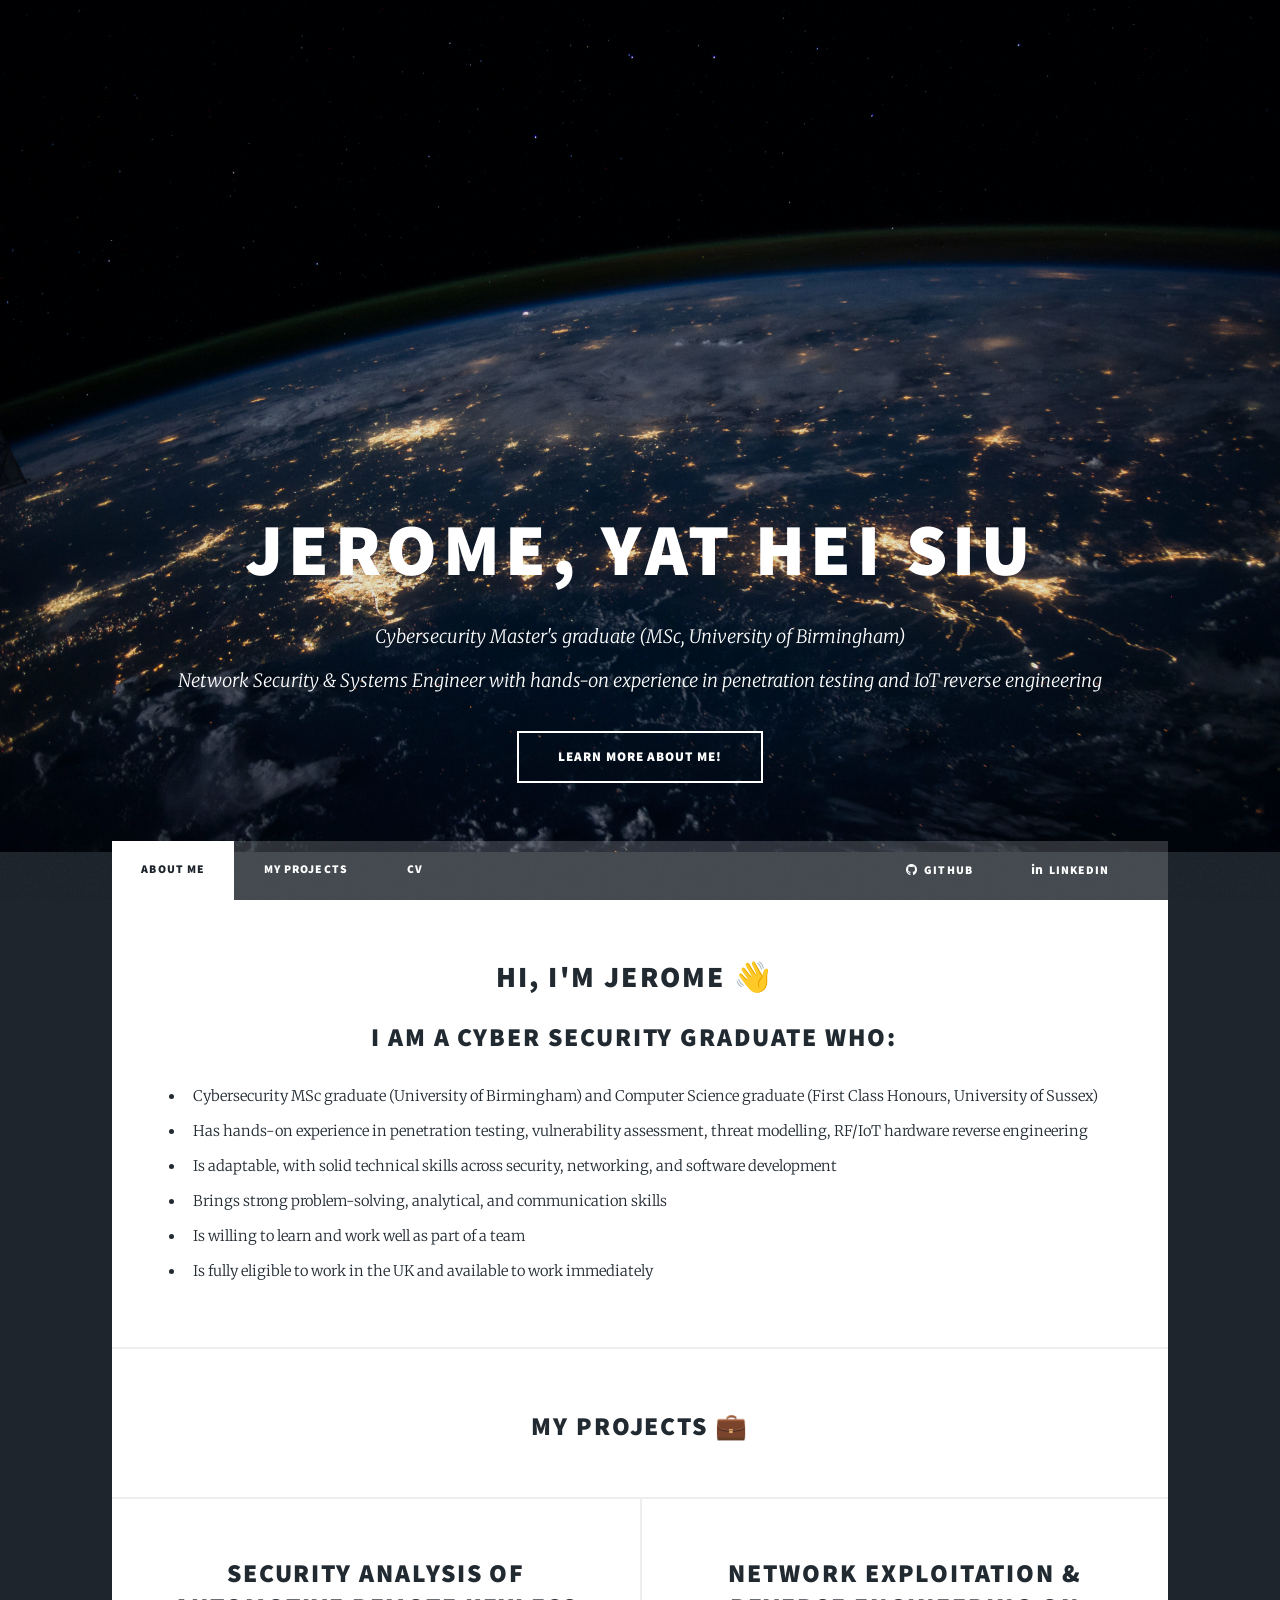
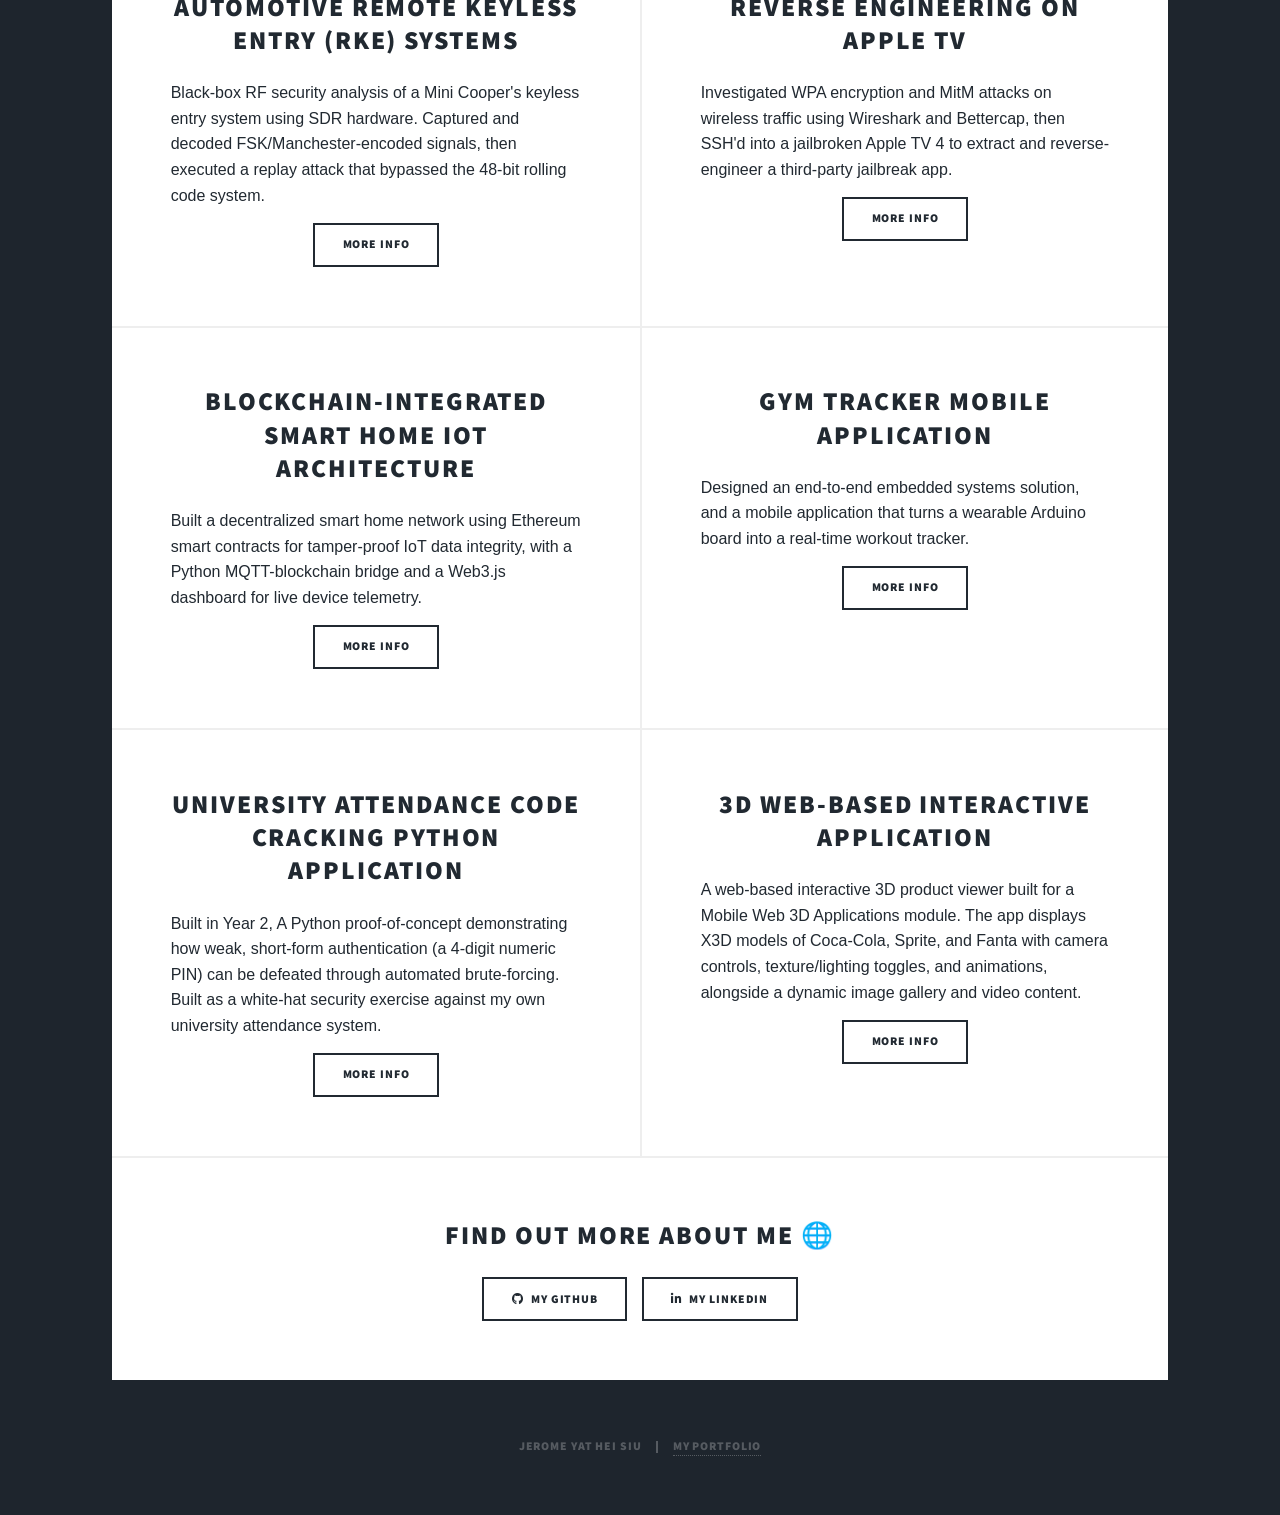
==== commit 8d86aff0: "Refresh nav, projects, and branding assets Updates the portfolio content and navigation UI by mergin" ====
--- a/index.html
+++ b/index.html
@@ -43,10 +43,8 @@
 							<li class="active"><a href="index.html">About Me</a></li>
 						<li><a href="#projects" class="scrolly">My Projects</a></li>
 						<li><a href="generic.html">CV</a></li>
-						</ul>
-						<ul class="icons">
-							<li><a href="https://uk.linkedin.com/in/jeromesiu" class="icon brands fa-linkedin-in"><span class="label">LinkedIn</span></a></li>
-							<li><a href="https://github.com/jeroomeehh" class="icon brands fa-github"><span class="label">GitHub</span></a></li>
+						<li class="social"><a href="https://github.com/jeroomeehh" class="icon brands fa-github" target="_blank" rel="noopener">GitHub</a></li>
+						<li><a href="https://uk.linkedin.com/in/jeromesiu" class="icon brands fa-linkedin-in" target="_blank" rel="noopener">LinkedIn</a></li>
 						</ul>
 					</nav>
 
@@ -57,14 +55,15 @@
 							<article class="post featured">
 
 								<center>
+								<h2 style="font-size:2em;">Hi, I'm Jerome 👋</h2>
 								<h3 style="font-size:1.75em;">I am a cyber security graduate who:</h3></center>
 								<ul>
 								<li>Cybersecurity MSc graduate (University of Birmingham) and Computer Science graduate (First Class Honours, University of Sussex)</li>
-								<li>Has hands-on experience in penetration testing, vulnerability assessment, threat modelling, and RF/IoT hardware reverse engineering</li>
+								<li>Has hands-on experience in penetration testing, vulnerability assessment, threat modelling, RF/IoT hardware reverse engineering</li>
+								<li>Is adaptable, with solid technical skills across security, networking, and software development</li>								
 								<li>Brings strong problem-solving, analytical, and communication skills</li>
 								<li>Is willing to learn and work well as part of a team</li>
-								<li>Is adaptable, with solid technical skills across security, networking, and software development</li>
-								<li>Is fully eligible to work in the UK without sponsorship, available to work immediately</li>
+								<li>Is fully eligible to work in the UK and available to work immediately</li>
 
 								</ul>
 							</article>
@@ -74,7 +73,7 @@
 						
 
 						<center id="projects">
-							<h3 style="font-size:1.75em;">My Projects</h3>
+							<h3 style="font-size:1.75em;">My Projects 💼</h3>
 							</center>
 						<!-- Posts -->
 							<section class="posts">
@@ -86,10 +85,10 @@
 								<center>
 
 									<section>
-										<h3></h3>
-										<ul class="icons alt">
-											<li><a href="https://uk.linkedin.com/in/jeromesiu" class="icon brands fa-linkedin-in"><span class="label">LinkedIn</span></a></li>
-											<li><a href="https://github.com/jeroomeehh" class="icon brands fa-github"><span class="label">GitHub</span></a></li>
+										<h3 style="font-size:1.75em;">Find out more about me 🌐</h3>
+										<ul class="actions special">
+											<li><a href="https://github.com/jeroomeehh" class="button icon brands fa-github" target="_blank" rel="noopener">My GitHub</a></li>
+											<li><a href="https://uk.linkedin.com/in/jeromesiu" class="button icon brands fa-linkedin-in" target="_blank" rel="noopener">My LinkedIn</a></li>
 										</ul>
 									
 								</section>
--- a/assets/css/main.css
+++ b/assets/css/main.css
@@ -3705,6 +3705,10 @@
 				padding-left: 0;
 			}
 
+				#nav ul.links li.social {
+					margin-left: auto;
+				}
+
 				#nav ul.links li a {
 					-moz-transition: background-color 0.2s ease-in-out, color 0.2s ease-in-out;
 					-webkit-transition: background-color 0.2s ease-in-out, color 0.2s ease-in-out;
@@ -3719,6 +3723,10 @@
 					#nav ul.links li a:hover {
 						color: inherit !important;
 						background-color: rgba(255, 255, 255, 0.1);
+					}
+
+					#nav ul.links li a.icon:before {
+						margin-right: 0.5em;
 					}
 
 				#nav ul.links li.active {
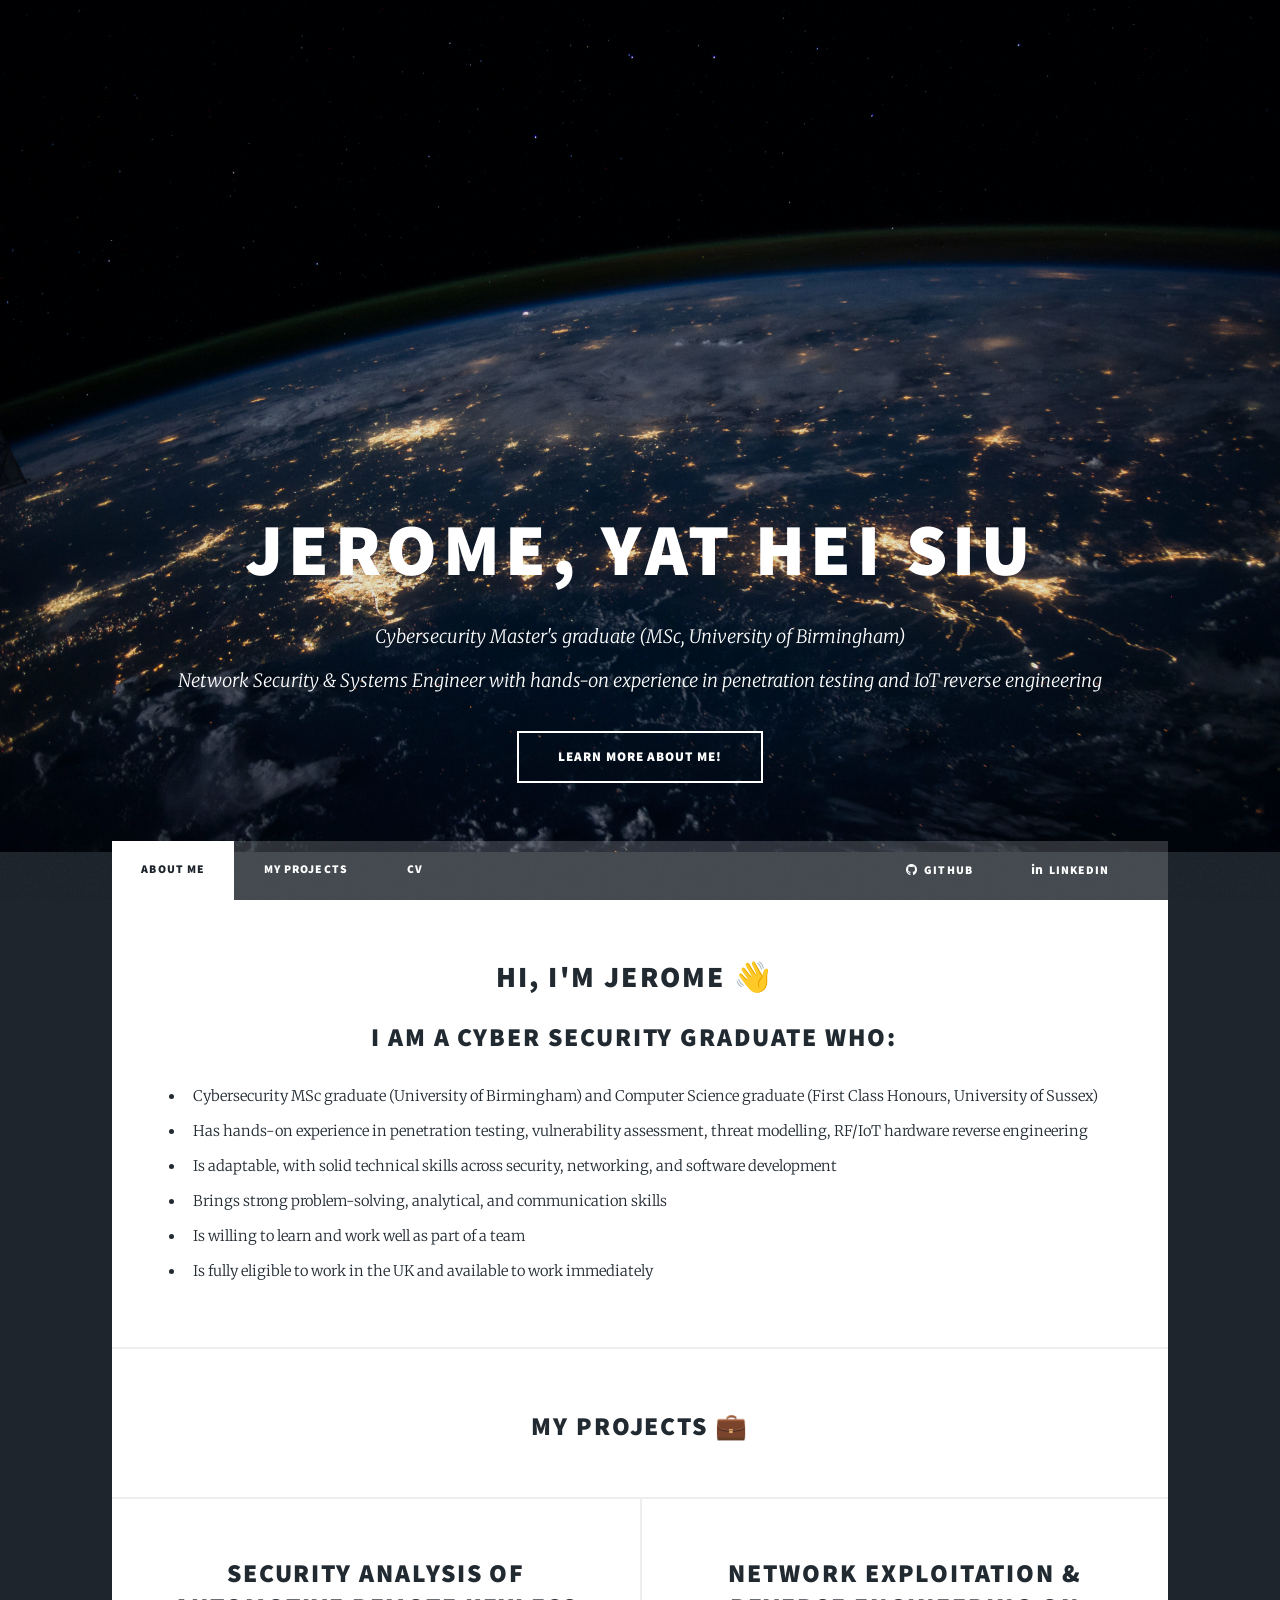
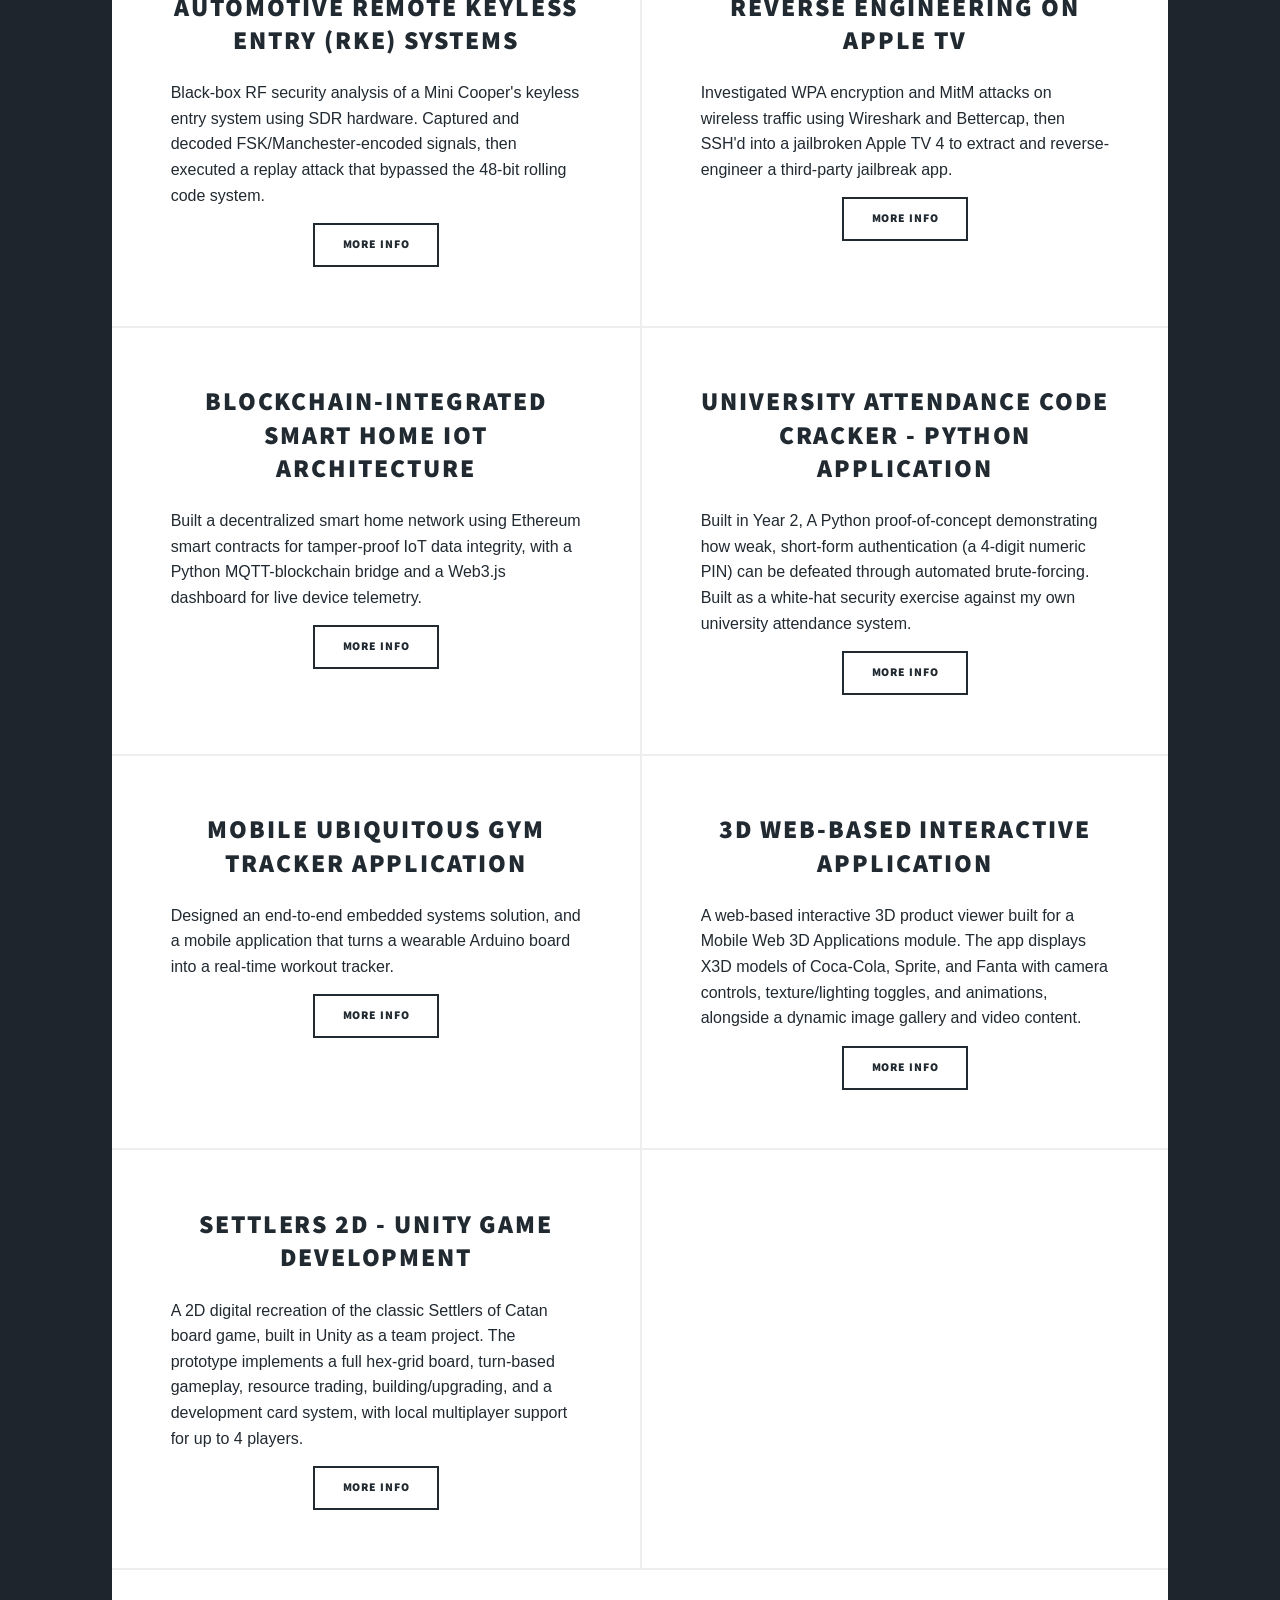
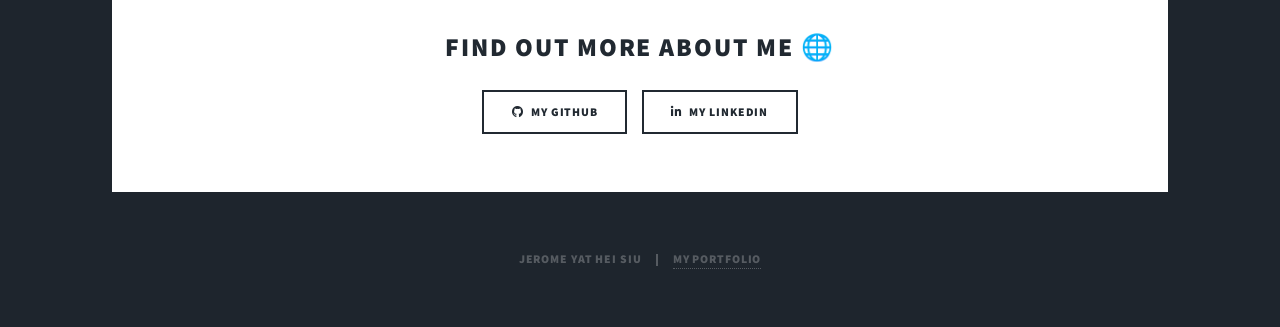
==== commit a3b2345e: "Add RF images and video for replay attack demo Replace placeholder .jpg image references with actual" ====
--- a/index.html
+++ b/index.html
@@ -122,7 +122,7 @@
 						<li>Vehicle: 2015 Mini One</li>
 						<li>Key Fob: Standard MINI 3-Button Key Fob</li>
 					</ul>
-					<div class="modal-img-placeholder" data-img="RF001"><img src="images/RF001.jpg" alt="Target vehicle and key fob" onerror="this.parentElement.style.display='none'"></div>
+					<div class="modal-img-placeholder modal-img-small" data-img="RF000"><img src="images/RF000.png" alt="Target vehicle and key fob" onerror="this.parentElement.style.display='none'"></div>
 
 					<h4>2. Methodology &amp; Tech Stack</h4>
 					<p><strong>Software-Defined Radio (SDR) Hardware:</strong></p>
@@ -143,7 +143,7 @@
 						<li>Scanning revealed two distinct transmission frequencies: 433.2 MHz and 434.64 MHz.</li>
 						<li>Dynamic frequency switching was observed based on fob distance/range relative to the car.</li>
 					</ul>
-					<div class="modal-img-placeholder" data-img="RF002"><img src="images/RF002.jpg" alt="RF spectrum showing frequency switching" onerror="this.parentElement.style.display='none'"></div>
+					<div class="modal-img-placeholder" data-img="RF001"><img src="images/RF001.png" alt="RF spectrum showing frequency switching" onerror="this.parentElement.style.display='none'"></div>
 
 					<p><strong>Signal Capture &amp; Parameter Tuning:</strong></p>
 					<ul>
@@ -158,7 +158,8 @@
 							</ul>
 						</li>
 					</ul>
-					<div class="modal-img-placeholder" data-img="RF003"><img src="images/RF003.jpg" alt="Signal capture and parameter tuning in URH" onerror="this.parentElement.style.display='none'"></div>
+					<div class="modal-img-placeholder" data-img="RF002"><img src="images/RF002.png" alt="Signal capture and parameter tuning in URH" onerror="this.parentElement.style.display='none'"></div>
+					<div class="modal-img-placeholder" data-img="RF003"><img src="images/RF003.png" alt="Signal capture and parameter tuning in URH" onerror="this.parentElement.style.display='none'"></div>
 
 					<h4>4. Signal Demodulation &amp; Reverse Engineering</h4>
 					<p><strong>Bitstream Analysis:</strong></p>
@@ -167,7 +168,7 @@
 						<li>Preamble/Pattern: Starts with '011111', followed by alternating '01...01' bits.</li>
 						<li>Encoding Scheme: Manchester II encoding (verified via FCC documentation).</li>
 					</ul>
-					<div class="modal-img-placeholder" data-img="RF004"><img src="images/RF004.jpg" alt="Bitstream analysis" onerror="this.parentElement.style.display='none'"></div>
+					<div class="modal-img-placeholder" data-img="RF004"><img src="images/RF004.png" alt="Bitstream analysis" onerror="this.parentElement.style.display='none'"></div>
 
 					<p><strong>Decoded Data Frame Structure (341 Bits Decoded):</strong></p>
 					<ul>
@@ -176,7 +177,7 @@
 						<li>Bytes 73-74: Rolling code counter (increments by 1 on every button press).</li>
 						<li>Bytes 75-86: Dynamic cryptographic authentication payload (rolling code authentication).</li>
 					</ul>
-					<div class="modal-img-placeholder" data-img="RF005"><img src="images/RF005.jpg" alt="Decoded data frame structure" onerror="this.parentElement.style.display='none'"></div>
+					<div class="modal-img-placeholder" data-img="RF005"><img src="images/RF005.png" alt="Decoded data frame structure" onerror="this.parentElement.style.display='none'"></div>
 
 					<h4>5. Security Exploits &amp; Demonstration</h4>
 					<p><strong>Exploit 1: Successful Replay Attack (High Risk)</strong></p>
@@ -185,6 +186,8 @@
 						<li>Replayed the captured signal using the HackRF One via Universal Radio Hacker.</li>
 						<li>Result: The initial replayed signal successfully unlocked the car doors.</li>
 					</ul>
+					<div class="modal-img-placeholder" data-img="RF006"><video src="images/RF006.mp4" controls playsinline muted loop onerror="this.parentElement.style.display='none'">Your browser does not support the video tag.</video></div>
+
 					<p><strong>Exploit 2: Denial-of-Service (DoS) Attack (Low Risk)</strong></p>
 					<ul>
 						<li>Repeatedly transmitting the replayed signal forces the vehicle's receiver and key fob out of sync.</li>
--- a/assets/css/main.css
+++ b/assets/css/main.css
@@ -4606,6 +4606,10 @@
 					text-transform: uppercase;
 				}
 
+					#navPanel .links li a.icon:before {
+						margin-right: 0.5em;
+					}
+
 				#navPanel .links li:first-child {
 					border-top: 0;
 				}
@@ -4818,11 +4822,18 @@
 			margin: 1rem 0 1.5rem 0;
 		}
 
-			.modal-box .modal-img-placeholder img {
+			.modal-box .modal-img-placeholder img,
+			.modal-box .modal-img-placeholder video {
 				max-width: 100%;
 				border-radius: 0.35rem;
 				display: block;
 			}
+
+		.modal-box .modal-img-placeholder.modal-img-small {
+			max-width: 50%;
+			margin-left: auto;
+			margin-right: auto;
+		}
 
 		.modal-close {
 			position: absolute;
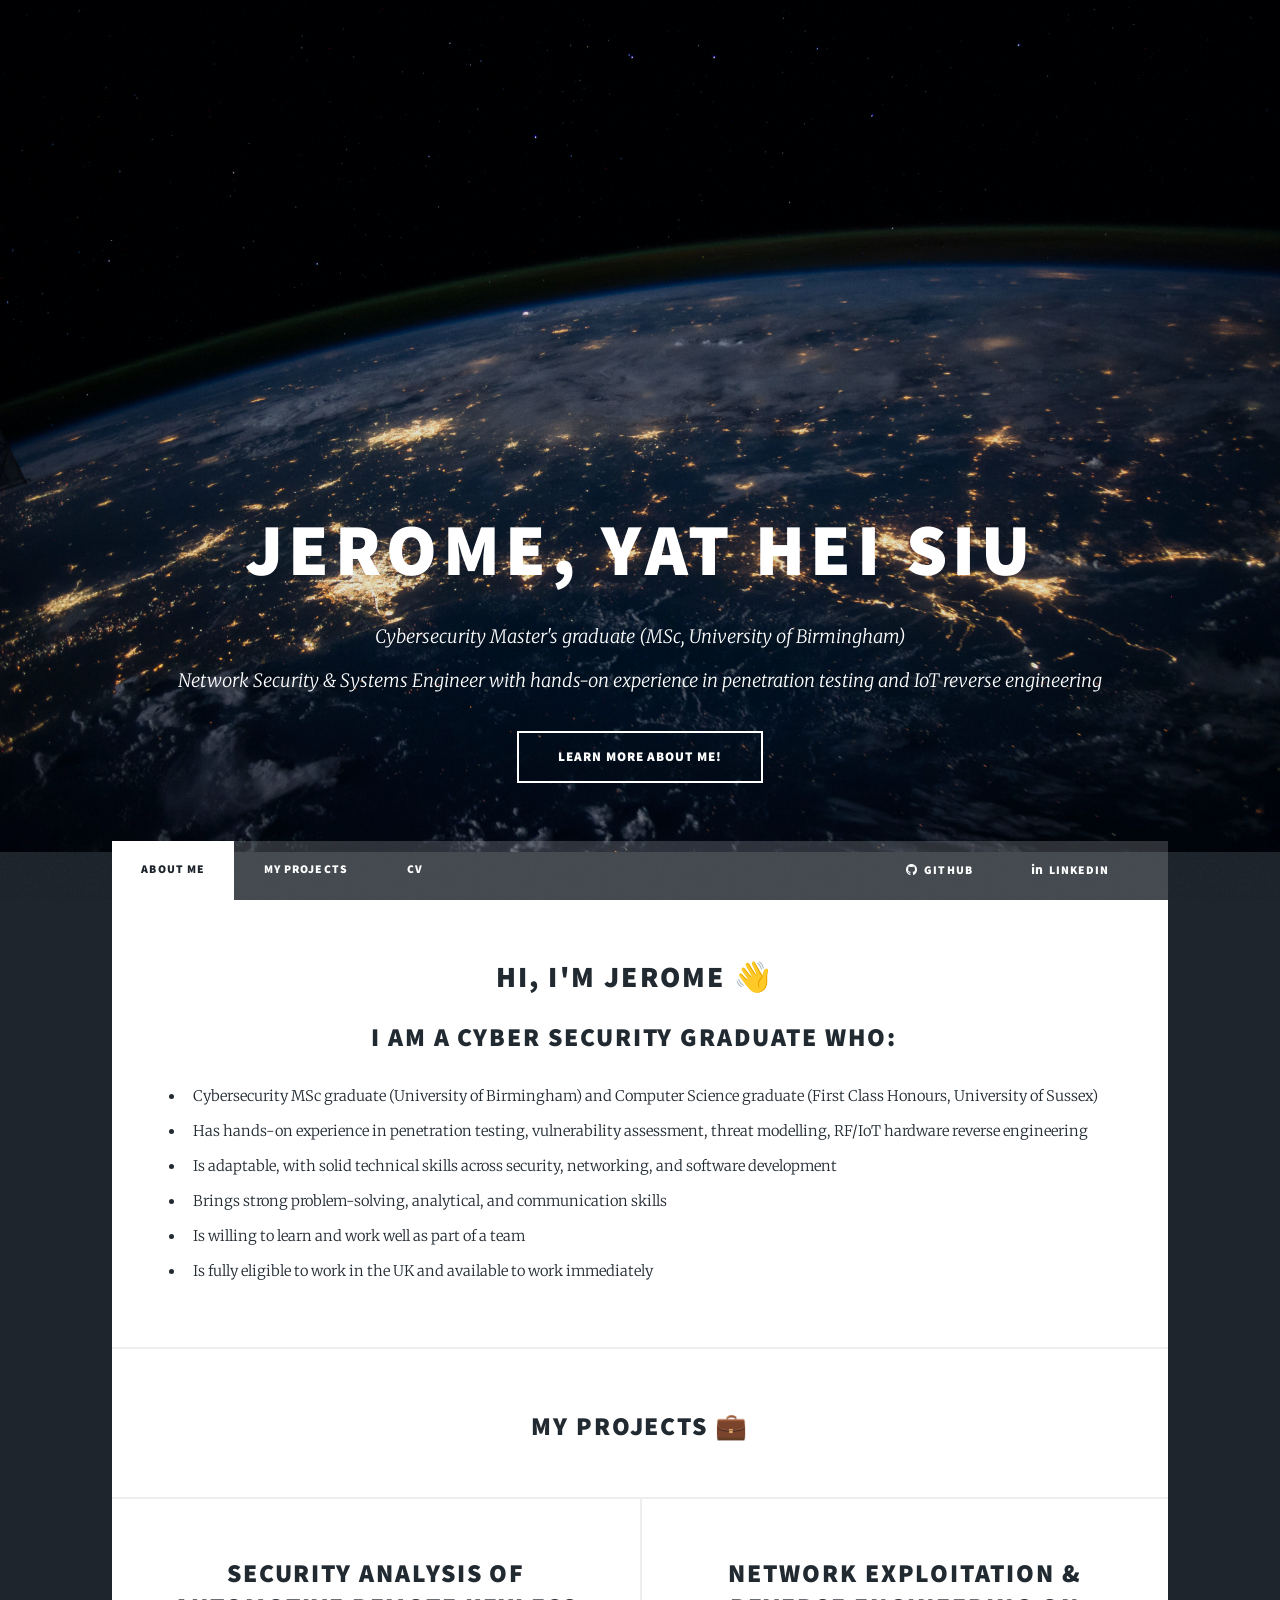
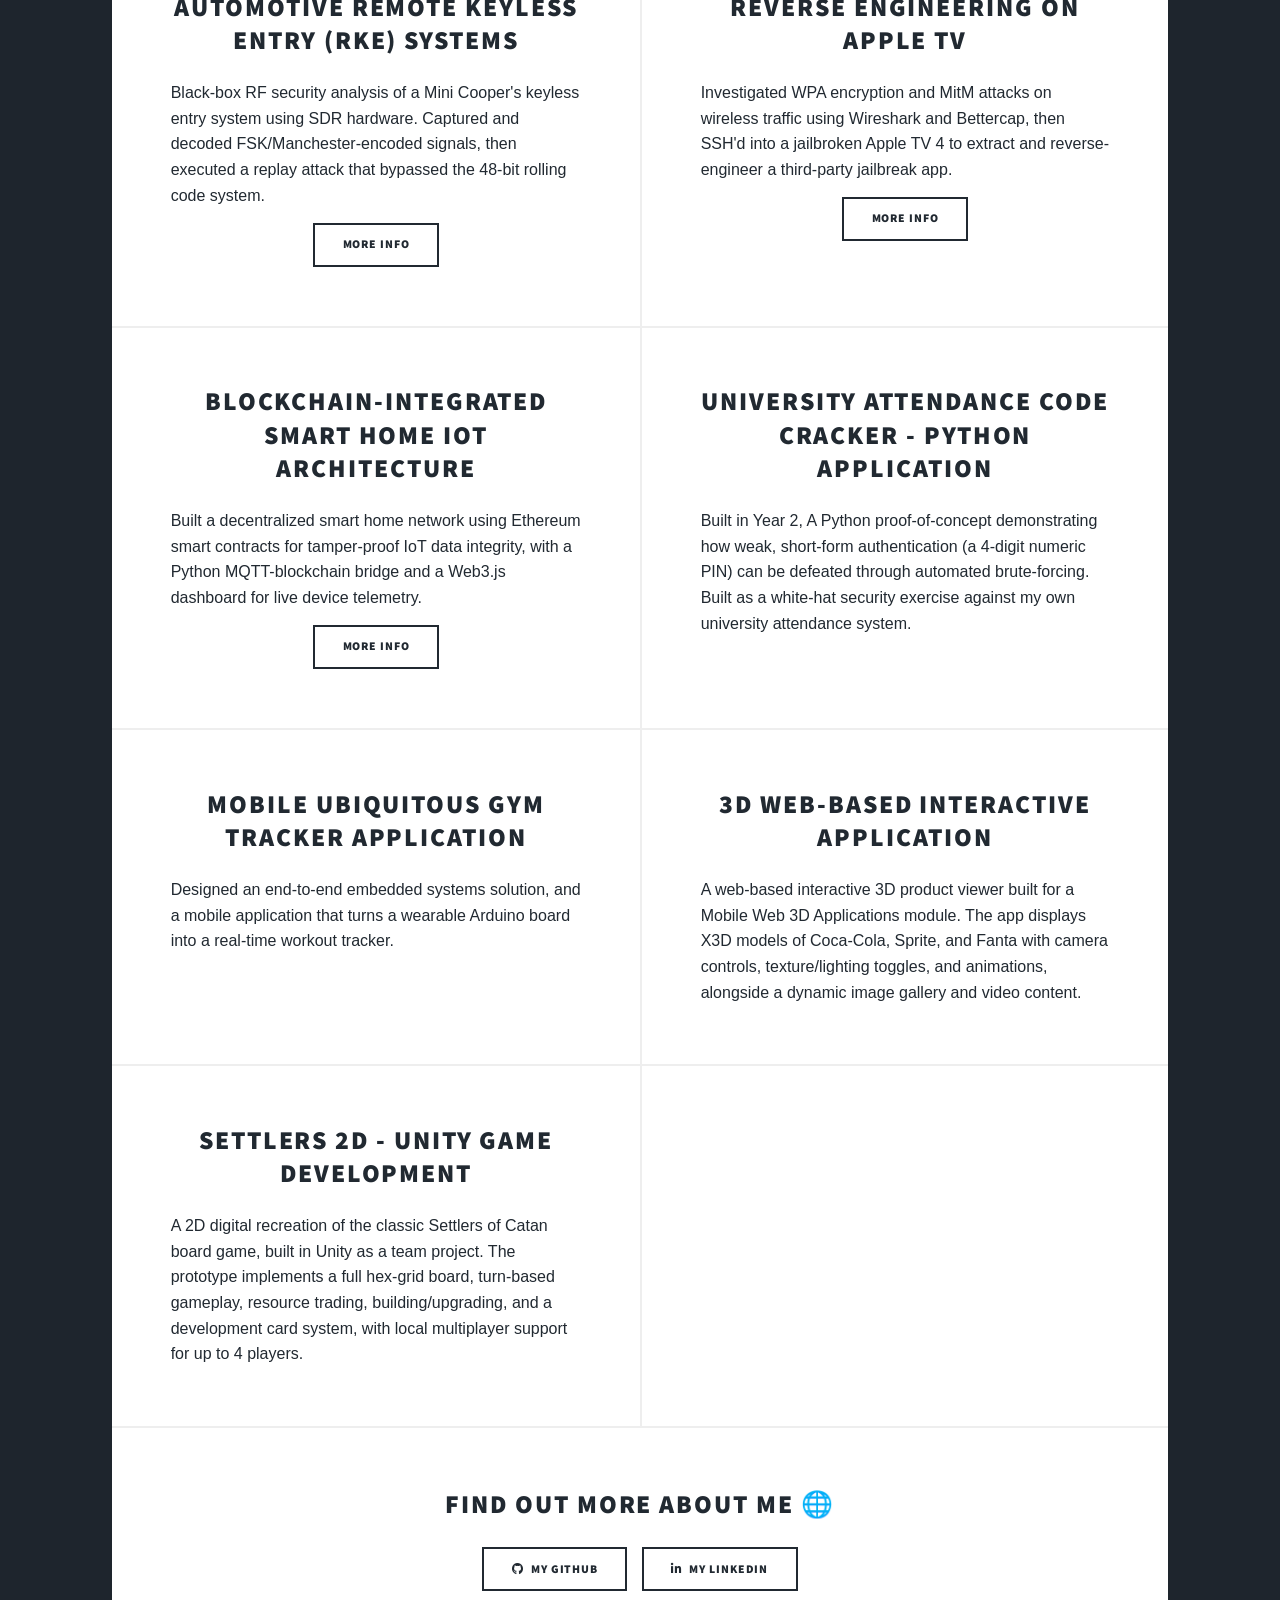
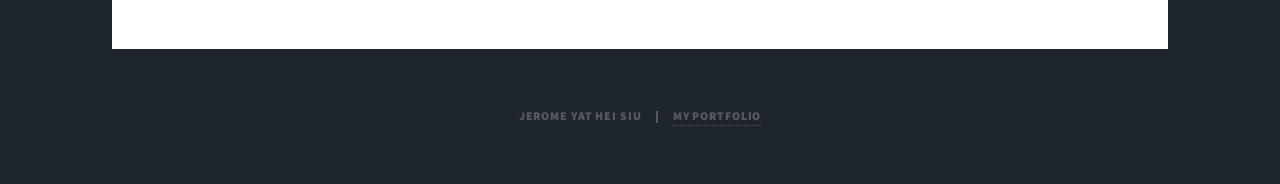
==== commit 837ec2c2: "Add smart home project modal Adds a detailed modal for the blockchain smart home project with suppor" ====
--- a/index.html
+++ b/index.html
@@ -224,6 +224,116 @@
 				</div>
 			</div>
 
+			<!-- Project Modal: Blockchain-Integrated Smart Home IoT Architecture -->
+			<div id="smarthome-modal" class="modal-overlay">
+				<div class="modal-box font-geometric">
+					<a href="#" class="modal-close" data-modal-close aria-label="Close">&times;</a>
+
+					<h2>Build An Internet of Things Application with Blockchain – Smart Home</h2>
+
+					<h4>1. Project Overview &amp; Goal</h4>
+					<p><strong>Goal:</strong> To design and build a smart home application that combines Internet of Things (IoT) technology with Blockchain, using a decentralised ledger to keep device data secure, tamper-proof and transparent while delivering everyday home automation.</p>
+					<p><strong>Core Concept:</strong></p>
+					<ul>
+						<li>IoT devices capture real-time data (e.g. temperature, device on/off state).</li>
+						<li>Data travels over MQTT and is permanently recorded on an Ethereum blockchain.</li>
+						<li>Smart contracts interpret the data and trigger predefined automated actions.</li>
+						<li>A web dashboard lets users control devices, build "Scenes" and schedule routines.</li>
+					</ul>
+
+					<h4>2. Methodology &amp; Tech Stack</h4>
+					<p><strong>Blockchain &amp; Smart Contracts:</strong></p>
+					<ul>
+						<li>Ethereum (smart-contract platform for tamper-proof data storage)</li>
+						<li>Ganache v2.7.1 (local in-memory blockchain; 12-second block time to mirror Ethereum's Proof-of-Stake)</li>
+						<li>Solidity v0.5.16, compiled with Truffle v5.11.5</li>
+					</ul>
+					<p><strong>Communication Layer:</strong></p>
+					<ul>
+						<li>MQTT (lightweight publish/subscribe protocol ideal for IoT)</li>
+						<li>Mosquitto v2.0.18 broker (port 1883 for MQTT, port 8081 for WebSockets)</li>
+					</ul>
+					<p><strong>Back-End (Python):</strong></p>
+					<ul>
+						<li>MQTT–Smart Contract Bridge: stores incoming messages on-chain and publishes automated action messages.</li>
+						<li>Scene Timer: checks scene schedules every whole minute and fires scene messages.</li>
+					</ul>
+					<p><strong>Front-End:</strong></p>
+					<ul>
+						<li>HTML, CSS and JavaScript dashboard</li>
+						<li>Web3.js for browser-to-Ethereum interaction</li>
+						<li>Open-Meteo &amp; OpenStreetMap APIs for live weather and location</li>
+					</ul>
+					<p><strong>IoT Hardware &amp; Devices:</strong></p>
+					<ul>
+						<li>ESP8266 Wi-Fi module driving a real dimmable LED bulb (Arduino firmware)</li>
+						<li>Virtual sensors, heaters and lamps built in HTML/JavaScript for testing</li>
+					</ul>
+					<div class="modal-img-placeholder" data-img="SH001"><img src="images/SH001.png" alt="System architecture diagram" onerror="this.parentElement.style.display='none'"></div>
+
+					<h4>3. System Architecture</h4>
+					<p><strong>Data Flow:</strong></p>
+					<ul>
+						<li>IoT devices publish/subscribe to the Mosquitto MQTT broker.</li>
+						<li>From the broker, data splits to two Python back-ends.</li>
+						<li>Back-end 1 bridges MQTT to the blockchain, storing each device's messages in its own smart contract and checking them against automation rules.</li>
+						<li>Back-end 2 acts as a timer handler, triggering scheduled scenes.</li>
+						<li>The HTML/JavaScript front-end connects to both back-ends and to the blockchain, giving real-time control, history and scheduling.</li>
+						<li>All data is stored on the Ganache blockchain.</li>
+					</ul>
+					<div class="modal-img-placeholder" data-img="SH002"><img src="images/SH002.jpg" alt="Data flow between IoT devices, back-ends and blockchain" onerror="this.parentElement.style.display='none'"></div>
+
+					<h4>4. Smart Contract Design</h4>
+					<p>Four Solidity contracts form the backbone of the system:</p>
+					<ul>
+						<li>SmartHome: central registry of every IoT device (name + contract address), with a deletion flag that preserves historical records.</li>
+						<li>IoTdevice: one per device; logs timestamped messages and manages upper/lower thresholds that trigger automated alerts or actions.</li>
+						<li>SceneList: manages the collection of scenes and their on/off timers, including repeat scheduling by day of the week.</li>
+						<li>Scene: groups multiple devices and their control messages so they can be activated together with a single command.</li>
+					</ul>
+
+					<h4>5. Key Features &amp; Demonstration</h4>
+					<p><strong>Core Features:</strong></p>
+					<ul>
+						<li>User authentication for secure access.</li>
+						<li>Add, control, remove and recover IoT devices.</li>
+						<li>Device history logging on the blockchain (tamper-proof audit trail).</li>
+						<li>Threshold-based automation (e.g. switch on the heater when temperature drops).</li>
+						<li>Scene creation and management (control many devices at once).</li>
+						<li>Countdown timers and scheduled/repeating scene activation.</li>
+					</ul>
+					<div class="modal-img-placeholder" data-img="SH003"><img src="images/SH003.jpg" alt="Dashboard showing core smart home features" onerror="this.parentElement.style.display='none'"></div>
+
+					<p><strong>Live Demonstration:</strong></p>
+					<ul>
+						<li>A real ESP8266 LED bulb was connected to the system and dimmed / switched via the dashboard, with every command routed through the blockchain network.</li>
+						<li>A virtual temperature sensor triggered an electric heater automatically once readings crossed the configured threshold.</li>
+					</ul>
+					<div class="modal-img-placeholder" data-img="SH004"><img src="images/SH004.jpg" alt="Live demonstration of ESP8266 bulb and virtual heater automation" onerror="this.parentElement.style.display='none'"></div>
+
+					<h4>6. Testing &amp; Evaluation</h4>
+					<p><strong>Unit Testing:</strong></p>
+					<ul>
+						<li>Requirement-based test cases covering authentication, device management, control, automation, scenes and timers.</li>
+						<li>Result: 100% pass (19/19 test cases produced the expected output).</li>
+					</ul>
+					<p><strong>Usability Testing:</strong></p>
+					<ul>
+						<li>Participants completed all tasks (add devices, control, automate, build scenes, set timers) and found the interface intuitive and user-friendly.</li>
+						<li>Feedback focused on visual polish (modern UI, brightness slider, on-screen clock, clearer timer setup) rather than functional faults.</li>
+					</ul>
+
+					<h4>7. Possible Future Work</h4>
+					<ul>
+						<li>Integrate a wider range of real IoT devices for richer automation.</li>
+						<li>Explore alternative blockchains with faster, cheaper transactions.</li>
+						<li>Add advanced cryptographic techniques to further strengthen data privacy.</li>
+						<li>Investigate hybrid public/private blockchain models to balance performance and security.</li>
+						<li>Adopt a modular design to improve scalability as devices and users grow.</li>
+					</ul>
+				</div>
+			</div>
+
 		<!-- Scripts -->
 			<script src="assets/js/jquery.min.js"></script>
 			<script src="assets/js/jquery.scrollex.min.js"></script>
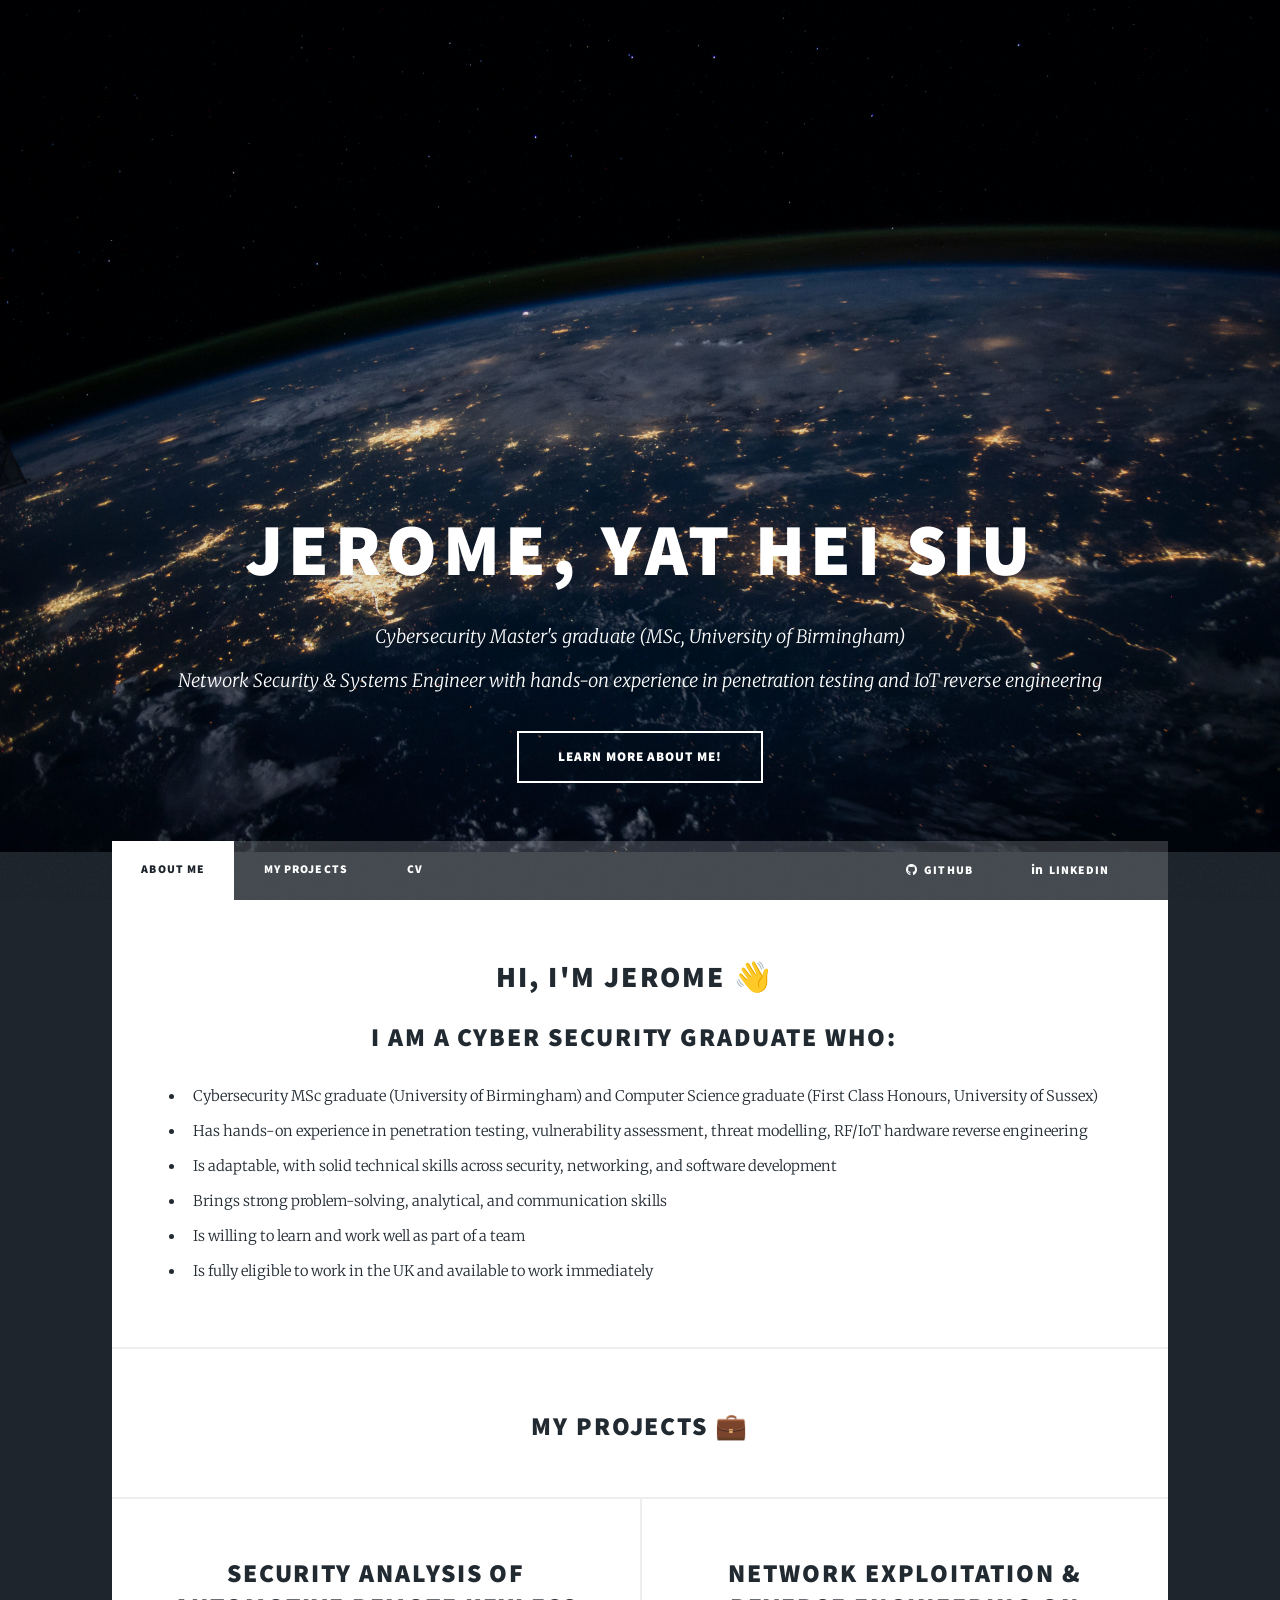
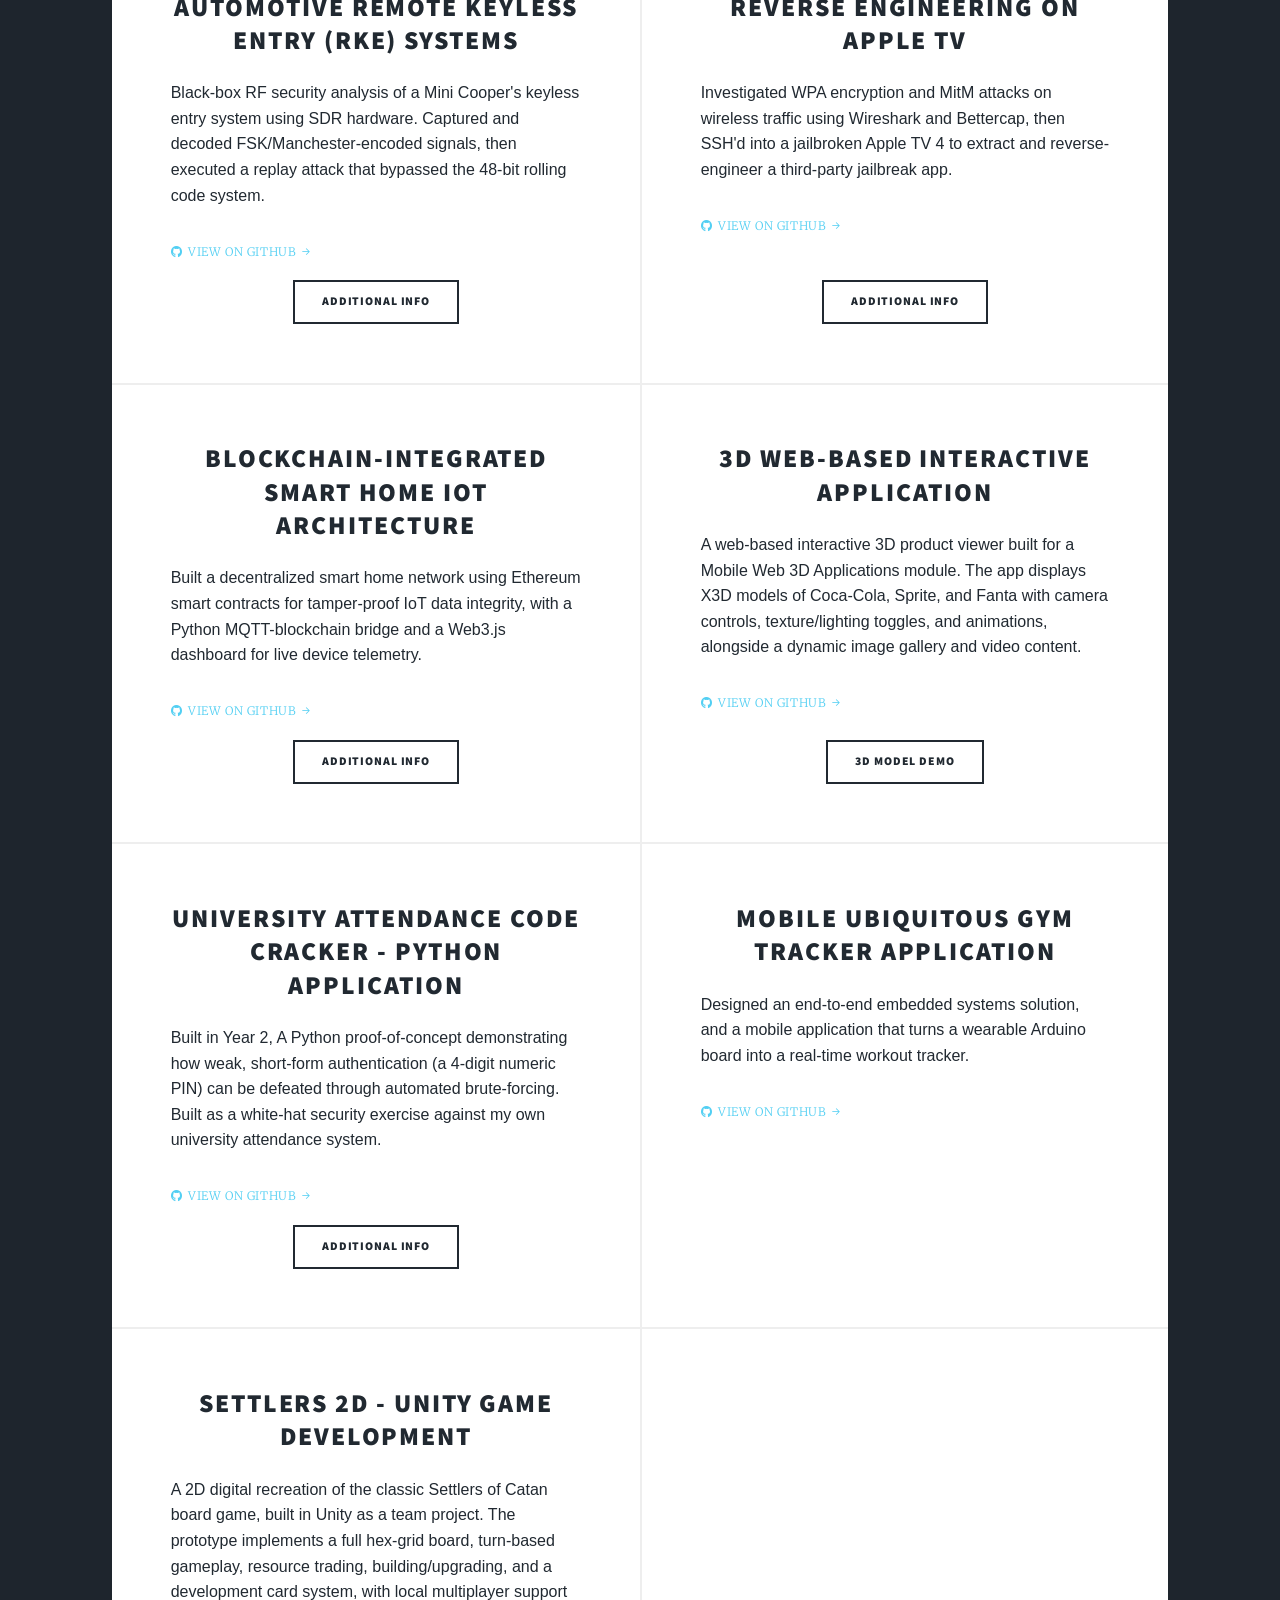
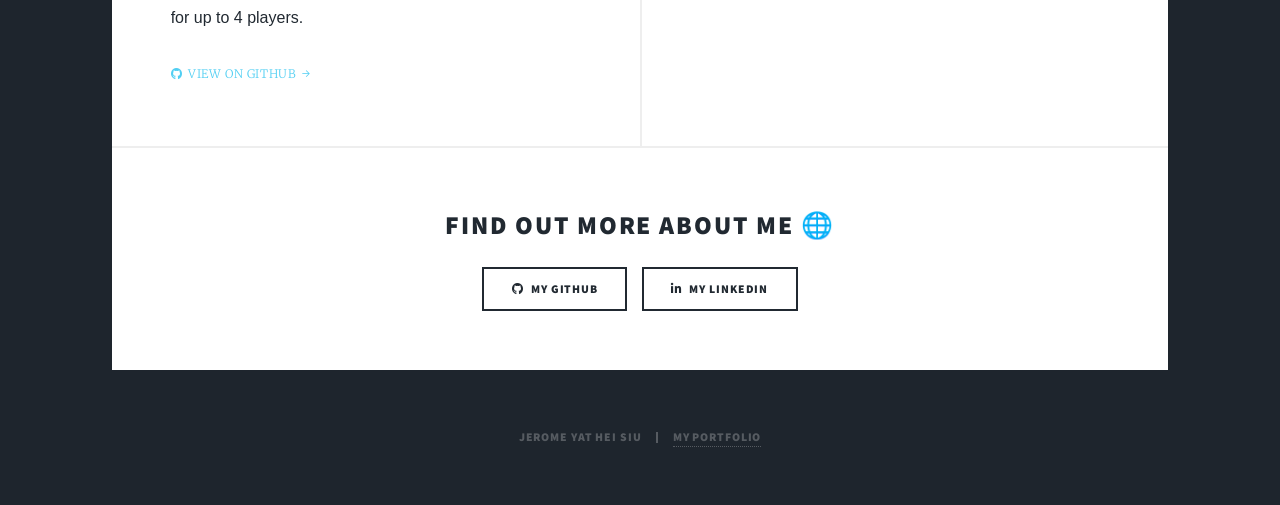
==== commit 2b88f6a8: "Add project modals and interactive card styling Add two new detailed project modals (Apple TV penetr" ====
--- a/index.html
+++ b/index.html
@@ -224,6 +224,156 @@
 				</div>
 			</div>
 
+			<!-- Project Modal: Network Exploitation & Reverse Engineering on Apple TV -->
+			<div id="appletv-modal" class="modal-overlay">
+				<div class="modal-box font-geometric">
+					<a href="#" class="modal-close" data-modal-close aria-label="Close">&times;</a>
+
+					<h2>Penetration Test of the Apple TV HD (4th Generation)</h2>
+
+					<h4>1. Project Overview &amp; Goal</h4>
+					<p><strong>Goal:</strong> To conduct a comprehensive penetration test of the Apple TV HD, assessing its network, software, and physical security in order to identify and verify exploitable vulnerabilities through hands-on testing.</p>
+					<p><strong>Target System:</strong></p>
+					<ul>
+						<li>Device: Apple TV HD 2015 (4th Generation)</li>
+						<li>Operating System: tvOS 9.0 (the original OS the device shipped with)</li>
+						<li>Connectivity: 802.11ac Wi-Fi, 10/100BASE-T Ethernet, Bluetooth 4.0</li>
+					</ul>
+
+					<h4>2. Methodology &amp; Tech Stack</h4>
+					<p><strong>Network Analysis Tools:</strong></p>
+					<ul>
+						<li>Wireshark (Real-time traffic capture &amp; TLS inspection)</li>
+						<li>Bettercap (Man-in-the-Middle attack via ARP spoofing)</li>
+						<li>Nmap (Port scanning &amp; vulnerability script scans)</li>
+					</ul>
+					<p><strong>Exploitation Tools:</strong></p>
+					<ul>
+						<li>Metasploit Framework (AirPlay casting &amp; auth brute-force modules)</li>
+						<li>Exploit-DB (CVE proof-of-concept research)</li>
+						<li>Pangu Jailbreak + iOS App Signer + Xcode (Root access via sideloaded IPA)</li>
+					</ul>
+					<p><strong>Hardware &amp; Reverse Engineering Tools:</strong></p>
+					<ul>
+						<li>USBPcap (USB-C service port traffic capture)</li>
+						<li>Multimeter &amp; logic analyser (JTAG interface hunting)</li>
+						<li>dex2jar + Java Decompiler (3rd-party Android remote app analysis)</li>
+					</ul>
+
+					<h4>3. Network Analysis &amp; Reconnaissance</h4>
+					<p><strong>Setup Traffic Observation:</strong></p>
+					<ul>
+						<li>Monitored outgoing connections during first-time device setup via Wireshark.</li>
+						<li>Device contacted Apple servers: mesu.apple.com (firmware/updates) and configuration.apple.com (first-time setup config files).</li>
+					</ul>
+					<p><strong>Secure Data Transmission (Good Practice):</strong></p>
+					<ul>
+						<li>Device used TLSv1.2 with Elliptic-Curve Diffie-Hellman Key Exchange (ECDHE) and 256-bit AES for external communications.</li>
+					</ul>
+					<div class="modal-img-placeholder" data-img="ATV001"><img src="images/ATV001.png" alt="Wireshark capture of secure setup traffic" onerror="this.parentElement.style.display='none'"></div>
+
+					<p><strong>Man-in-the-Middle (MiTM):</strong></p>
+					<ul>
+						<li>Established a MiTM attack using Bettercap (arp.spoof + net.sniff).</li>
+						<li>Redirected Apple TV traffic through our machine before forwarding to router.</li>
+						<li>Observed the iTunes app communicating with init.itunes-apple.com.</li>
+					</ul>
+					<div class="modal-img-placeholder" data-img="ATV002"><img src="images/ATV002.png" alt="Bettercap MiTM traffic capture" onerror="this.parentElement.style.display='none'"></div>
+
+					<p><strong>Port Scanning (Nmap):</strong></p>
+					<ul>
+						<li>5000/tcp &amp; 7000/tcp -&gt; AirTunes (predecessor to AirPlay, audio streaming)</li>
+						<li>7100/tcp -&gt; AirPlay (HTTP-based screen mirroring / media casting)</li>
+						<li>62078/tcp -&gt; tcpwrapped (TLS-protected, iOS pairing/sync - not exploitable)</li>
+					</ul>
+					<div class="modal-img-placeholder" data-img="ATV003"><img src="images/ATV003.png" alt="Nmap port scan results" onerror="this.parentElement.style.display='none'"></div>
+
+					<h4>4. Physical &amp; Hardware Investigation</h4>
+					<p><strong>USB Debug Interface:</strong></p>
+					<ul>
+						<li>Captured USB-C service port traffic with USBPcap.</li>
+						<li>Traffic consisted of URB bulk &amp; interrupt transfers, mostly zeroes - likely keepalive messages.</li>
+					</ul>
+					<p><strong>3rd-Party Android Remote Apps:</strong></p>
+					<ul>
+						<li>Tested multiple "Apple TV remote" apps from Play Store &amp; Aptoide.</li>
+						<li>None could pair with the tvOS 9.0 device (most released years later).</li>
+						<li>Decompiled APKs with dex2jar + Java Decompiler, but code was obfuscated and deemed out of scope to reverse-engineer.</li>
+					</ul>
+					<p><strong>Internal Hardware Teardown (JTAG Hunt):</strong></p>
+					<ul>
+						<li>Searched for pin headers / test pads that could form a JTAG interface.</li>
+						<li>Continuity testing showed candidate pads were all linked - not JTAG.</li>
+						<li>Concluded no easily accessible debug interface; device well secured from a physical standpoint.</li>
+					</ul>
+					<div class="modal-img-placeholder" data-img="ATV004"><img src="images/ATV004.jpg" alt="Internal hardware teardown of the Apple TV" onerror="this.parentElement.style.display='none'"></div>
+
+					<h4>5. Vulnerability Discovery &amp; Exploitation</h4>
+					<p><strong>Exploit 1: Gained Root Access via Pangu Jailbreak</strong></p>
+					<ul>
+						<li>Used the Pangu jailbreak (supports tvOS 9.0 - 9.0.1).</li>
+						<li>Signed &amp; installed a special IPA via Xcode + iOS App Signer.</li>
+						<li>Result: Gained root access, successfully SSH'd into the filesystem.</li>
+						<li>Note: Semi-tethered - must re-run the exploit on every reboot.</li>
+					</ul>
+					<div class="modal-img-placeholder" data-img="ATV005"><img src="images/ATV005.png" alt="Root shell access via SSH after jailbreak" onerror="this.parentElement.style.display='none'"></div>
+
+					<p><strong>Post-Jailbreak Fault:</strong></p>
+					<ul>
+						<li>On reboot the device hit the reported "black screen of death".</li>
+						<li>The launchctl fix required SSH, but Wi-Fi/Ethernet stopped connecting, leaving us unable to load the fix.</li>
+					</ul>
+
+					<p><strong>Exploit 2: Slowloris DoS Attack (Low Risk)</strong></p>
+					<ul>
+						<li>Nmap --script vuln flagged CVE-2007-6750 on the AirPlay HTTPd (port 7100).</li>
+						<li>Tested with Metasploit auxiliary/dos/http/slowloris.</li>
+						<li>Result: Flooding port 7100 blocked new AirPlay connections. However, an already-active cast could NOT be interrupted (peer-to-peer session), so only the initial connection is at risk.</li>
+					</ul>
+
+					<p><strong>Exploit 3: Unauthorised AirPlay Casting (Medium Risk)</strong></p>
+					<ul>
+						<li>Metasploit search "appletv" returned 3 modules (casting x2, auth brute-force).</li>
+						<li>Successfully cast images/videos to the TV WITHOUT authentication.</li>
+						<li>"Require Device Verification" was OFF by default; enabling it blocked our spoofing (MAC + user-agent) bypass attempts.</li>
+					</ul>
+
+					<p><strong>Failed / Patched Exploits:</strong></p>
+					<ul>
+						<li>Brute-forcing AirPlay auth (None/Passcode/Password) - module incompatible with our tvOS version.</li>
+						<li>DoS via CoreText unicode string (CVE-2017-13849) - device displayed the string with no crash.</li>
+						<li>TIFF heap-corruption image (CVE-2016-4631) - device rendered image, no crash.</li>
+					</ul>
+
+					<h4>6. Weaknesses, Threat Modelling &amp; Mitigation</h4>
+					<p><strong>Summary of Vulnerabilities:</strong></p>
+					<ul>
+						<li>Slowloris DoS - Risk: LOW - Prevents others from initiating AirPlay on the same Wi-Fi network.</li>
+						<li>Unauthorised AirPlay Casting - Risk: MEDIUM - Attacker can cast media to the TV against the owner's will.</li>
+						<li>Jailbreak (Pangu) - Risk: HIGH - Sideloading a crafted IPA grants root access to the device.</li>
+					</ul>
+					<p><strong>Threat Modelling:</strong></p>
+					<ul>
+						<li>Low impact for a typical home user (attacker must share the network, or have physical access for the jailbreak).</li>
+						<li>Severity rises sharply in public deployments (hotels, schools, conferences) where many devices share one network - e.g. a script disrupting AirPlay across every room's Apple TV.</li>
+					</ul>
+					<p><strong>Recommended Mitigations:</strong></p>
+					<ul>
+						<li>Stronger request filtering to reduce Slowloris DoS impact.</li>
+						<li>Enable "Require Device Verification" by DEFAULT in AirPlay settings.</li>
+						<li>Enforce a mandatory OS update policy (device lacks any forced-update mechanism, leaving old tvOS 9.0 vulnerabilities exposed).</li>
+					</ul>
+
+					<h4>7. Possible Future Work</h4>
+					<ul>
+						<li>Retest all findings against the latest tvOS release for comparison.</li>
+						<li>Investigate Bluetooth 4.0 vulnerabilities (Siri Remote pairing).</li>
+						<li>Deeper hardware teardown - probe for concealed / non-standard debug interfaces possibly accessible via the USB-C port.</li>
+						<li>Reverse-engineer the obfuscated 3rd-party Android remote apps to build a working tvOS 9.0 remote client.</li>
+					</ul>
+				</div>
+			</div>
+
 			<!-- Project Modal: Blockchain-Integrated Smart Home IoT Architecture -->
 			<div id="smarthome-modal" class="modal-overlay">
 				<div class="modal-box font-geometric">
@@ -331,6 +481,76 @@
 						<li>Investigate hybrid public/private blockchain models to balance performance and security.</li>
 						<li>Adopt a modular design to improve scalability as devices and users grow.</li>
 					</ul>
+				</div>
+			</div>
+
+			<!-- Project Modal: University Attendance Code Cracker -->
+			<div id="attendance-modal" class="modal-overlay">
+				<div class="modal-box font-geometric">
+					<a href="#" class="modal-close" data-modal-close aria-label="Close">&times;</a>
+
+					<h2>University Attendance Code Cracker - Python Application</h2>
+
+					<h4>1. Project Overview &amp; Goal</h4>
+					<p><strong>Goal:</strong> A white-hat security exercise against my own university's attendance portal, demonstrating how a short, static, numeric-only PIN can be automatically brute-forced well within its validity window.</p>
+					<p><strong>How the Attendance System Works:</strong></p>
+					<ul>
+						<li>The lecturer generates a random 4-digit PIN at the start of class.</li>
+						<li>Students have a 5-minute window to manually enter the PIN into the portal to be marked present.</li>
+						<li>This tool cracked the PIN and recorded attendance in around 30 seconds - well inside that 5-minute window.</li>
+					</ul>
+					<div class="modal-img-placeholder modal-img-small" data-img="AC001"><img src="images/AC001.png" alt="Attendance portal login screen" onerror="this.parentElement.style.display='none'"></div>
+
+					<h4>2. How It Works</h4>
+					<ol>
+						<li>Authenticates a session against the attendance portal using standard login credentials (via <code>requests.Session</code>).</li>
+						<li>Checks the current attendance/lesson status to determine whether a brute-force attempt is even valid (e.g. already recorded, no lesson scheduled, PIN not yet generated).</li>
+						<li>Splits the full PIN range (<code>0000</code>–<code>9999</code>) across multiple worker threads.</li>
+						<li>Each thread iterates its assigned range, submitting PIN guesses as GET requests and inspecting the response for a success indicator (<code>"recorded"</code> in the response body).</li>
+						<li>Stops immediately once a valid PIN is found, reporting the PIN and total time taken.</li>
+					</ol>
+					<div class="modal-img-placeholder modal-img-small" data-img="AC002"><img src="images/AC002.png" alt="Script finished running, PIN cracked" onerror="this.parentElement.style.display='none'"></div>
+
+					<h4>3. Result</h4>
+					<p>The full 4-digit PIN keyspace (10,000 combinations) was exhausted by the multi-threaded brute-force in roughly 30 seconds, and the portal marked attendance as present - over 4 minutes faster than the 5-minute submission window students are given.</p>
+					<div class="modal-img-placeholder modal-img-small" data-img="AC003"><img src="images/AC003.png" alt="Attendance recorded as present" onerror="this.parentElement.style.display='none'"></div>
+
+					<h4>4. Risk Analysis &amp; Findings</h4>
+					<p>This exercise highlights several real security weaknesses in the target system's design:</p>
+					<div class="table-wrapper">
+						<table>
+							<thead>
+								<tr>
+									<th>Vulnerability</th>
+									<th>Impact</th>
+									<th>Recommended Fix</th>
+								</tr>
+							</thead>
+							<tbody>
+								<tr>
+									<td>Small keyspace (4-digit PIN)</td>
+									<td>Entire PIN space brute-forceable in seconds with parallel requests</td>
+									<td>Use longer, alphanumeric, or single-use cryptographic tokens (e.g. 8+ char, time-limited)</td>
+								</tr>
+								<tr>
+									<td>No rate limiting / throttling</td>
+									<td>Unlimited requests per session/IP allow rapid exhaustive search</td>
+									<td>Implement per-user and per-IP rate limits (e.g. max 5 attempts per minute) with exponential backoff</td>
+								</tr>
+								<tr>
+									<td>No account lockout / anomaly alerts on repeated failures</td>
+									<td>Attacker can retry indefinitely and high-frequency requests from a single session go unnoticed</td>
+									<td>Lock the PIN entry after N failed attempts within a time window, and log/alert on abnormal request volume per session/IP</td>
+								</tr>
+								<tr>
+									<td>No CAPTCHA / bot detection</td>
+									<td>Automated scripts are indistinguishable from real users</td>
+									<td>Add CAPTCHA or behavioural challenge after a few failed attempts</td>
+								</tr>
+							</tbody>
+						</table>
+					</div>
+					<p><strong>Takeaway:</strong> Authentication or verification mechanisms that rely on short, static, numeric-only codes without rate limiting are fundamentally insecure against automated attacks, regardless of how "obscure" the endpoint feels.</p>
 				</div>
 			</div>
 
--- a/assets/css/main.css
+++ b/assets/css/main.css
@@ -3875,6 +3875,11 @@
 				border-style: solid;
 				border-top-width: 2px;
 				text-align: center;
+				display: -moz-flex;
+				display: -webkit-flex;
+				display: -ms-flex;
+				display: flex;
+				flex-direction: column;
 			}
 
 				#main > .posts > article > :last-child {
@@ -4738,7 +4743,8 @@
 
 /* Project action buttons */
 #main > .posts > article .project-actions {
-	margin-top: 1rem;
+	margin-top: auto;
+	padding-top: 1rem;
 	justify-content: center;
 }
 
@@ -4746,6 +4752,46 @@
 		opacity: 0.5;
 		pointer-events: none;
 		cursor: default;
+	}
+
+#main > .posts > article.clickable-card {
+	cursor: pointer;
+	transition: background-color 0.25s ease, transform 0.25s ease, box-shadow 0.25s ease, border-color 0.25s ease;
+}
+
+	#main > .posts > article.clickable-card:hover {
+		background-color: rgba(255, 255, 255, 0.04);
+		transform: translateY(-6px);
+		box-shadow: 0 0.75rem 1.5rem rgba(0, 0, 0, 0.2);
+		border-color: #18bfef;
+		z-index: 1;
+	}
+
+	#main > .posts > article.clickable-card:active {
+		transform: translateY(-2px);
+	}
+
+	#main > .posts > article.clickable-card .project-actions a {
+		position: relative;
+		z-index: 2;
+	}
+
+	#main > .posts > article .github-hint {
+		display: inline-flex;
+		align-items: center;
+		gap: 0.5em;
+		margin-top: 1rem;
+		font-size: 0.8rem;
+		letter-spacing: 0.05em;
+		text-transform: uppercase;
+		color: #18bfef;
+		opacity: 0.75;
+		transition: opacity 0.25s ease, transform 0.25s ease;
+	}
+
+	#main > .posts > article.clickable-card:hover .github-hint {
+		opacity: 1;
+		transform: translateX(4px);
 	}
 
 
@@ -4818,6 +4864,19 @@
 				margin-bottom: 0.4rem;
 			}
 
+		.modal-box ol {
+			margin: 0 0 1rem 0;
+			padding-left: 1.25rem;
+			list-style: decimal;
+		}
+
+		.modal-box code {
+			background: rgba(0, 0, 0, 0.06);
+			padding: 0.1em 0.4em;
+			border-radius: 0.25em;
+			font-size: 0.9em;
+		}
+
 		.modal-box .modal-img-placeholder {
 			margin: 1rem 0 1.5rem 0;
 		}
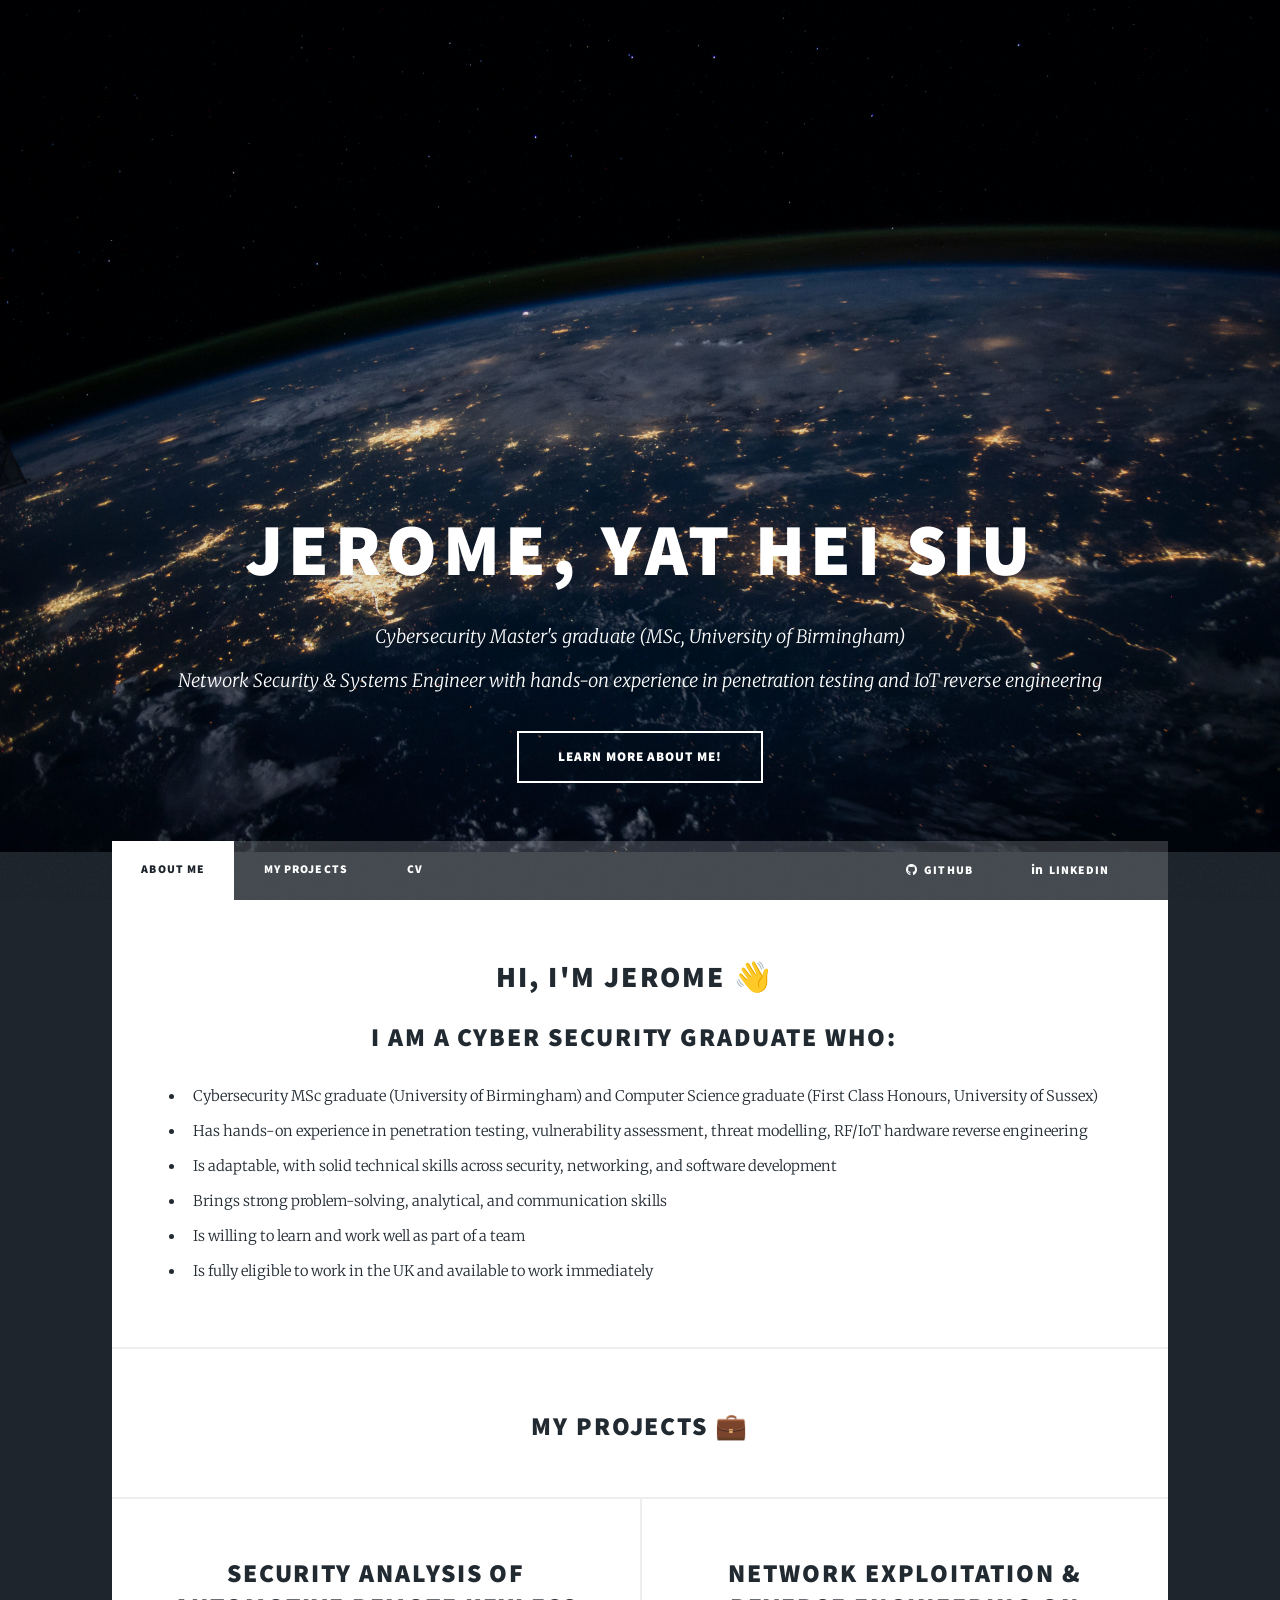
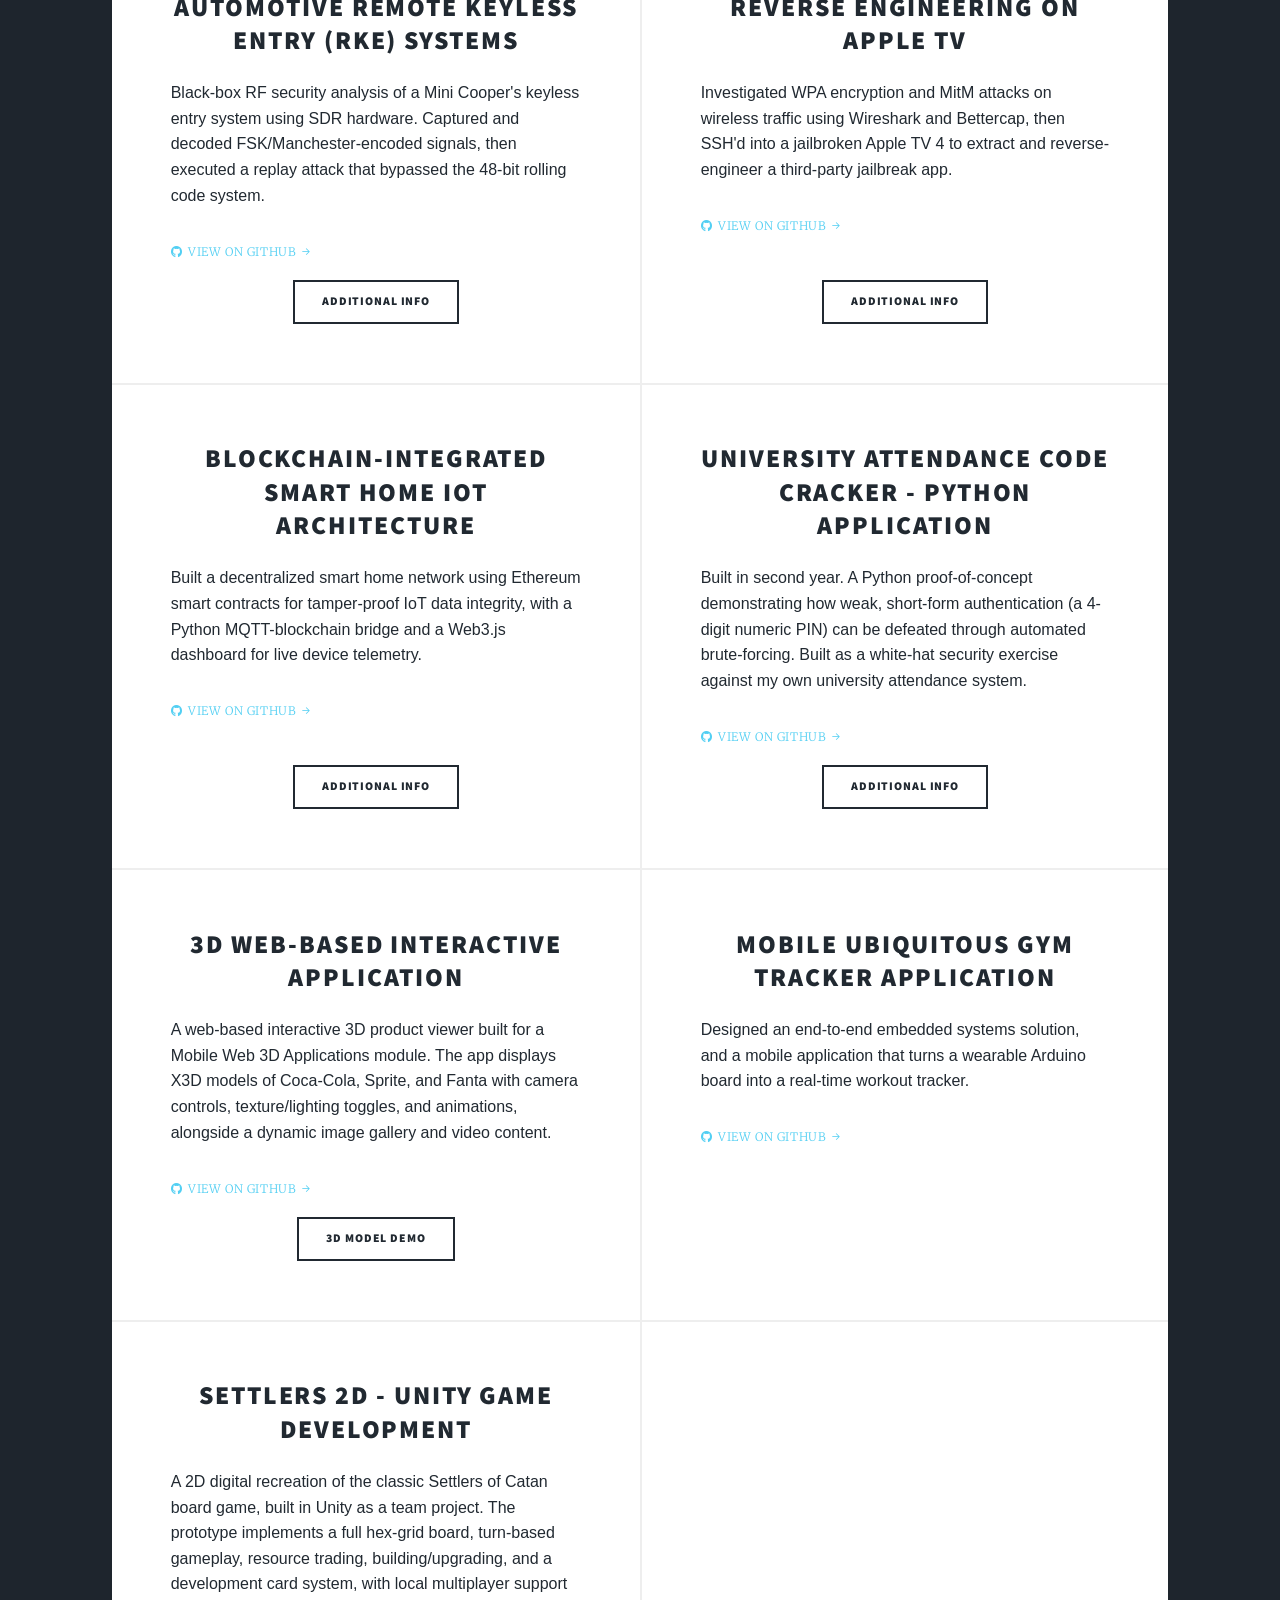
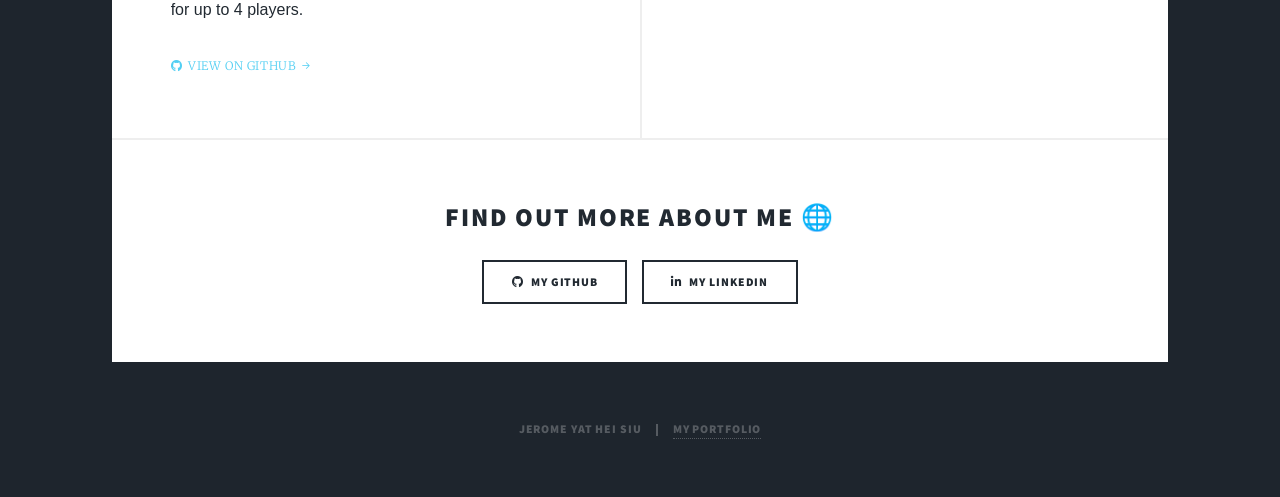
==== commit 7bea7c5f: "Refactor modals to JS, clean up assets - Extract project modal HTML from index.html into assets/js/p" ====
--- a/index.html
+++ b/index.html
@@ -9,7 +9,7 @@
 		<title>Jerome Yat Hei Siu</title>
 		<meta charset="utf-8" />
 		<meta name="viewport" content="width=device-width, initial-scale=1, user-scalable=no" />
-		<link rel="icon" href="favicon.ico" sizes="any" />
+		<link rel="icon" href="images/favicon.ico" sizes="any" />
 		<link rel="icon" type="image/png" sizes="32x32" href="images/favicon-32.png" />
 		<link rel="icon" type="image/png" sizes="512x512" href="images/icon-512.png" />
 		<link rel="apple-touch-icon" href="images/apple-touch-icon.png" />
@@ -108,452 +108,6 @@
 
 			</div>
 
-			<!-- Project Modal: Security Analysis of Automotive RKE Systems -->
-			<div id="rke-modal" class="modal-overlay">
-				<div class="modal-box font-geometric">
-					<a href="#" class="modal-close" data-modal-close aria-label="Close">&times;</a>
-
-					<h2>Security Analysis of Automotive Remote Keyless Entry (RKE) Systems</h2>
-
-					<h4>1. Project Overview &amp; Goal</h4>
-					<p><strong>Goal:</strong> To analyze the radio frequency (RF) signals of a car's key fob, searching for potential security flaws in its wireless keyless entry system through hands-on penetration testing.</p>
-					<p><strong>Target System:</strong></p>
-					<ul>
-						<li>Vehicle: 2015 Mini One</li>
-						<li>Key Fob: Standard MINI 3-Button Key Fob</li>
-					</ul>
-					<div class="modal-img-placeholder modal-img-small" data-img="RF000"><img src="images/RF000.png" alt="Target vehicle and key fob" onerror="this.parentElement.style.display='none'"></div>
-
-					<h4>2. Methodology &amp; Tech Stack</h4>
-					<p><strong>Software-Defined Radio (SDR) Hardware:</strong></p>
-					<ul>
-						<li>SDRplay RSP2pro (Used for high-precision signal reception)</li>
-						<li>HackRF One (Used for signal transmission during replay attacks)</li>
-						<li>420MHz Antenna &amp; Custom DIY Copper Antenna</li>
-					</ul>
-					<p><strong>Software &amp; Analysis Tools:</strong></p>
-					<ul>
-						<li>SDRconnect (Used for real-time RF spectrum visualization)</li>
-						<li>Universal Radio Hacker - URH (Used for signal capturing, tweaking, and demodulation)</li>
-					</ul>
-
-					<h4>3. Signal Discovery &amp; Observation</h4>
-					<p><strong>Frequency Identification:</strong></p>
-					<ul>
-						<li>Scanning revealed two distinct transmission frequencies: 433.2 MHz and 434.64 MHz.</li>
-						<li>Dynamic frequency switching was observed based on fob distance/range relative to the car.</li>
-					</ul>
-					<div class="modal-img-placeholder" data-img="RF001"><img src="images/RF001.png" alt="RF spectrum showing frequency switching" onerror="this.parentElement.style.display='none'"></div>
-
-					<p><strong>Signal Capture &amp; Parameter Tuning:</strong></p>
-					<ul>
-						<li>Captured complex FSK signals using SDRconnect and URH.</li>
-						<li>Optimized signal parameters:
-							<ul>
-								<li>Modulation: Frequency-Shift Keying (FSK)</li>
-								<li>Sample Rate: 2.0M Sps</li>
-								<li>Bandwidth: 500.0K Hz</li>
-								<li>Samples/Symbol: 60</li>
-								<li>Bits/Symbol: 1</li>
-							</ul>
-						</li>
-					</ul>
-					<div class="modal-img-placeholder" data-img="RF002"><img src="images/RF002.png" alt="Signal capture and parameter tuning in URH" onerror="this.parentElement.style.display='none'"></div>
-					<div class="modal-img-placeholder" data-img="RF003"><img src="images/RF003.png" alt="Signal capture and parameter tuning in URH" onerror="this.parentElement.style.display='none'"></div>
-
-					<h4>4. Signal Demodulation &amp; Reverse Engineering</h4>
-					<p><strong>Bitstream Analysis:</strong></p>
-					<ul>
-						<li>Total Signal Length: 689 bits</li>
-						<li>Preamble/Pattern: Starts with '011111', followed by alternating '01...01' bits.</li>
-						<li>Encoding Scheme: Manchester II encoding (verified via FCC documentation).</li>
-					</ul>
-					<div class="modal-img-placeholder" data-img="RF004"><img src="images/RF004.png" alt="Bitstream analysis" onerror="this.parentElement.style.display='none'"></div>
-
-					<p><strong>Decoded Data Frame Structure (341 Bits Decoded):</strong></p>
-					<ul>
-						<li>Bytes 55-66: Constant unique identifier (Device ID / Car ID).</li>
-						<li>Byte 67: Function command code (e.g., 1 = Lock, 2 = Unlock, 3 = Boot).</li>
-						<li>Bytes 73-74: Rolling code counter (increments by 1 on every button press).</li>
-						<li>Bytes 75-86: Dynamic cryptographic authentication payload (rolling code authentication).</li>
-					</ul>
-					<div class="modal-img-placeholder" data-img="RF005"><img src="images/RF005.png" alt="Decoded data frame structure" onerror="this.parentElement.style.display='none'"></div>
-
-					<h4>5. Security Exploits &amp; Demonstration</h4>
-					<p><strong>Exploit 1: Successful Replay Attack (High Risk)</strong></p>
-					<ul>
-						<li>Captured a valid unlock signal while the key fob was out of range of the car.</li>
-						<li>Replayed the captured signal using the HackRF One via Universal Radio Hacker.</li>
-						<li>Result: The initial replayed signal successfully unlocked the car doors.</li>
-					</ul>
-					<div class="modal-img-placeholder" data-img="RF006"><video src="images/RF006.mp4" controls playsinline muted loop onerror="this.parentElement.style.display='none'">Your browser does not support the video tag.</video></div>
-
-					<p><strong>Exploit 2: Denial-of-Service (DoS) Attack (Low Risk)</strong></p>
-					<ul>
-						<li>Repeatedly transmitting the replayed signal forces the vehicle's receiver and key fob out of sync.</li>
-						<li>Result: The car locks out the replayed signal and completely deactivates the legitimate key fob.</li>
-					</ul>
-
-					<h4>6. Vehicle Defense &amp; Threat Mitigation</h4>
-					<p><strong>Automotive Countermeasures Observed:</strong></p>
-					<ul>
-						<li>Upon detecting repeated invalid/replayed signals, the car disabled the legitimate key fob.</li>
-						<li>Resynchronization required unlocking the car using the physical backup key and initializing the ignition.</li>
-					</ul>
-					<p><strong>Recommended Mitigation Strategy:</strong></p>
-					<ul>
-						<li>Implement Bidirectional Communication with Acknowledgement (ACK):
-							<ul>
-								<li>The key fob should only advance its internal rolling counter after receiving an encrypted ACK signal from the vehicle confirming command execution.</li>
-								<li>Prevents counter desynchronization and mitigates RollJam / replay attack windows.</li>
-							</ul>
-						</li>
-					</ul>
-
-					<h4>7. Possible Future Work</h4>
-					<ul>
-						<li>Chip-Level Decoding: Attempting to decipher the authentication code logic on the key fob's microcontroller.</li>
-						<li>RollJam Attack Replication:
-							<ul>
-								<li>Jam the RF frequency preventing the signal from reaching the car.</li>
-								<li>Capture the fresh, unused rolling code signal during the jamming sequence.</li>
-								<li>Replay the captured signal to gain unauthorized entry at a later time.</li>
-							</ul>
-						</li>
-					</ul>
-				</div>
-			</div>
-
-			<!-- Project Modal: Network Exploitation & Reverse Engineering on Apple TV -->
-			<div id="appletv-modal" class="modal-overlay">
-				<div class="modal-box font-geometric">
-					<a href="#" class="modal-close" data-modal-close aria-label="Close">&times;</a>
-
-					<h2>Penetration Test of the Apple TV HD (4th Generation)</h2>
-
-					<h4>1. Project Overview &amp; Goal</h4>
-					<p><strong>Goal:</strong> To conduct a comprehensive penetration test of the Apple TV HD, assessing its network, software, and physical security in order to identify and verify exploitable vulnerabilities through hands-on testing.</p>
-					<p><strong>Target System:</strong></p>
-					<ul>
-						<li>Device: Apple TV HD 2015 (4th Generation)</li>
-						<li>Operating System: tvOS 9.0 (the original OS the device shipped with)</li>
-						<li>Connectivity: 802.11ac Wi-Fi, 10/100BASE-T Ethernet, Bluetooth 4.0</li>
-					</ul>
-
-					<h4>2. Methodology &amp; Tech Stack</h4>
-					<p><strong>Network Analysis Tools:</strong></p>
-					<ul>
-						<li>Wireshark (Real-time traffic capture &amp; TLS inspection)</li>
-						<li>Bettercap (Man-in-the-Middle attack via ARP spoofing)</li>
-						<li>Nmap (Port scanning &amp; vulnerability script scans)</li>
-					</ul>
-					<p><strong>Exploitation Tools:</strong></p>
-					<ul>
-						<li>Metasploit Framework (AirPlay casting &amp; auth brute-force modules)</li>
-						<li>Exploit-DB (CVE proof-of-concept research)</li>
-						<li>Pangu Jailbreak + iOS App Signer + Xcode (Root access via sideloaded IPA)</li>
-					</ul>
-					<p><strong>Hardware &amp; Reverse Engineering Tools:</strong></p>
-					<ul>
-						<li>USBPcap (USB-C service port traffic capture)</li>
-						<li>Multimeter &amp; logic analyser (JTAG interface hunting)</li>
-						<li>dex2jar + Java Decompiler (3rd-party Android remote app analysis)</li>
-					</ul>
-
-					<h4>3. Network Analysis &amp; Reconnaissance</h4>
-					<p><strong>Setup Traffic Observation:</strong></p>
-					<ul>
-						<li>Monitored outgoing connections during first-time device setup via Wireshark.</li>
-						<li>Device contacted Apple servers: mesu.apple.com (firmware/updates) and configuration.apple.com (first-time setup config files).</li>
-					</ul>
-					<p><strong>Secure Data Transmission (Good Practice):</strong></p>
-					<ul>
-						<li>Device used TLSv1.2 with Elliptic-Curve Diffie-Hellman Key Exchange (ECDHE) and 256-bit AES for external communications.</li>
-					</ul>
-					<div class="modal-img-placeholder" data-img="ATV001"><img src="images/ATV001.png" alt="Wireshark capture of secure setup traffic" onerror="this.parentElement.style.display='none'"></div>
-
-					<p><strong>Man-in-the-Middle (MiTM):</strong></p>
-					<ul>
-						<li>Established a MiTM attack using Bettercap (arp.spoof + net.sniff).</li>
-						<li>Redirected Apple TV traffic through our machine before forwarding to router.</li>
-						<li>Observed the iTunes app communicating with init.itunes-apple.com.</li>
-					</ul>
-					<div class="modal-img-placeholder" data-img="ATV002"><img src="images/ATV002.png" alt="Bettercap MiTM traffic capture" onerror="this.parentElement.style.display='none'"></div>
-
-					<p><strong>Port Scanning (Nmap):</strong></p>
-					<ul>
-						<li>5000/tcp &amp; 7000/tcp -&gt; AirTunes (predecessor to AirPlay, audio streaming)</li>
-						<li>7100/tcp -&gt; AirPlay (HTTP-based screen mirroring / media casting)</li>
-						<li>62078/tcp -&gt; tcpwrapped (TLS-protected, iOS pairing/sync - not exploitable)</li>
-					</ul>
-					<div class="modal-img-placeholder" data-img="ATV003"><img src="images/ATV003.png" alt="Nmap port scan results" onerror="this.parentElement.style.display='none'"></div>
-
-					<h4>4. Physical &amp; Hardware Investigation</h4>
-					<p><strong>USB Debug Interface:</strong></p>
-					<ul>
-						<li>Captured USB-C service port traffic with USBPcap.</li>
-						<li>Traffic consisted of URB bulk &amp; interrupt transfers, mostly zeroes - likely keepalive messages.</li>
-					</ul>
-					<p><strong>3rd-Party Android Remote Apps:</strong></p>
-					<ul>
-						<li>Tested multiple "Apple TV remote" apps from Play Store &amp; Aptoide.</li>
-						<li>None could pair with the tvOS 9.0 device (most released years later).</li>
-						<li>Decompiled APKs with dex2jar + Java Decompiler, but code was obfuscated and deemed out of scope to reverse-engineer.</li>
-					</ul>
-					<p><strong>Internal Hardware Teardown (JTAG Hunt):</strong></p>
-					<ul>
-						<li>Searched for pin headers / test pads that could form a JTAG interface.</li>
-						<li>Continuity testing showed candidate pads were all linked - not JTAG.</li>
-						<li>Concluded no easily accessible debug interface; device well secured from a physical standpoint.</li>
-					</ul>
-					<div class="modal-img-placeholder" data-img="ATV004"><img src="images/ATV004.jpg" alt="Internal hardware teardown of the Apple TV" onerror="this.parentElement.style.display='none'"></div>
-
-					<h4>5. Vulnerability Discovery &amp; Exploitation</h4>
-					<p><strong>Exploit 1: Gained Root Access via Pangu Jailbreak</strong></p>
-					<ul>
-						<li>Used the Pangu jailbreak (supports tvOS 9.0 - 9.0.1).</li>
-						<li>Signed &amp; installed a special IPA via Xcode + iOS App Signer.</li>
-						<li>Result: Gained root access, successfully SSH'd into the filesystem.</li>
-						<li>Note: Semi-tethered - must re-run the exploit on every reboot.</li>
-					</ul>
-					<div class="modal-img-placeholder" data-img="ATV005"><img src="images/ATV005.png" alt="Root shell access via SSH after jailbreak" onerror="this.parentElement.style.display='none'"></div>
-
-					<p><strong>Post-Jailbreak Fault:</strong></p>
-					<ul>
-						<li>On reboot the device hit the reported "black screen of death".</li>
-						<li>The launchctl fix required SSH, but Wi-Fi/Ethernet stopped connecting, leaving us unable to load the fix.</li>
-					</ul>
-
-					<p><strong>Exploit 2: Slowloris DoS Attack (Low Risk)</strong></p>
-					<ul>
-						<li>Nmap --script vuln flagged CVE-2007-6750 on the AirPlay HTTPd (port 7100).</li>
-						<li>Tested with Metasploit auxiliary/dos/http/slowloris.</li>
-						<li>Result: Flooding port 7100 blocked new AirPlay connections. However, an already-active cast could NOT be interrupted (peer-to-peer session), so only the initial connection is at risk.</li>
-					</ul>
-
-					<p><strong>Exploit 3: Unauthorised AirPlay Casting (Medium Risk)</strong></p>
-					<ul>
-						<li>Metasploit search "appletv" returned 3 modules (casting x2, auth brute-force).</li>
-						<li>Successfully cast images/videos to the TV WITHOUT authentication.</li>
-						<li>"Require Device Verification" was OFF by default; enabling it blocked our spoofing (MAC + user-agent) bypass attempts.</li>
-					</ul>
-
-					<p><strong>Failed / Patched Exploits:</strong></p>
-					<ul>
-						<li>Brute-forcing AirPlay auth (None/Passcode/Password) - module incompatible with our tvOS version.</li>
-						<li>DoS via CoreText unicode string (CVE-2017-13849) - device displayed the string with no crash.</li>
-						<li>TIFF heap-corruption image (CVE-2016-4631) - device rendered image, no crash.</li>
-					</ul>
-
-					<h4>6. Weaknesses, Threat Modelling &amp; Mitigation</h4>
-					<p><strong>Summary of Vulnerabilities:</strong></p>
-					<ul>
-						<li>Slowloris DoS - Risk: LOW - Prevents others from initiating AirPlay on the same Wi-Fi network.</li>
-						<li>Unauthorised AirPlay Casting - Risk: MEDIUM - Attacker can cast media to the TV against the owner's will.</li>
-						<li>Jailbreak (Pangu) - Risk: HIGH - Sideloading a crafted IPA grants root access to the device.</li>
-					</ul>
-					<p><strong>Threat Modelling:</strong></p>
-					<ul>
-						<li>Low impact for a typical home user (attacker must share the network, or have physical access for the jailbreak).</li>
-						<li>Severity rises sharply in public deployments (hotels, schools, conferences) where many devices share one network - e.g. a script disrupting AirPlay across every room's Apple TV.</li>
-					</ul>
-					<p><strong>Recommended Mitigations:</strong></p>
-					<ul>
-						<li>Stronger request filtering to reduce Slowloris DoS impact.</li>
-						<li>Enable "Require Device Verification" by DEFAULT in AirPlay settings.</li>
-						<li>Enforce a mandatory OS update policy (device lacks any forced-update mechanism, leaving old tvOS 9.0 vulnerabilities exposed).</li>
-					</ul>
-
-					<h4>7. Possible Future Work</h4>
-					<ul>
-						<li>Retest all findings against the latest tvOS release for comparison.</li>
-						<li>Investigate Bluetooth 4.0 vulnerabilities (Siri Remote pairing).</li>
-						<li>Deeper hardware teardown - probe for concealed / non-standard debug interfaces possibly accessible via the USB-C port.</li>
-						<li>Reverse-engineer the obfuscated 3rd-party Android remote apps to build a working tvOS 9.0 remote client.</li>
-					</ul>
-				</div>
-			</div>
-
-			<!-- Project Modal: Blockchain-Integrated Smart Home IoT Architecture -->
-			<div id="smarthome-modal" class="modal-overlay">
-				<div class="modal-box font-geometric">
-					<a href="#" class="modal-close" data-modal-close aria-label="Close">&times;</a>
-
-					<h2>Build An Internet of Things Application with Blockchain – Smart Home</h2>
-
-					<h4>1. Project Overview &amp; Goal</h4>
-					<p><strong>Goal:</strong> To design and build a smart home application that combines Internet of Things (IoT) technology with Blockchain, using a decentralised ledger to keep device data secure, tamper-proof and transparent while delivering everyday home automation.</p>
-					<p><strong>Core Concept:</strong></p>
-					<ul>
-						<li>IoT devices capture real-time data (e.g. temperature, device on/off state).</li>
-						<li>Data travels over MQTT and is permanently recorded on an Ethereum blockchain.</li>
-						<li>Smart contracts interpret the data and trigger predefined automated actions.</li>
-						<li>A web dashboard lets users control devices, build "Scenes" and schedule routines.</li>
-					</ul>
-
-					<h4>2. Methodology &amp; Tech Stack</h4>
-					<p><strong>Blockchain &amp; Smart Contracts:</strong></p>
-					<ul>
-						<li>Ethereum (smart-contract platform for tamper-proof data storage)</li>
-						<li>Ganache v2.7.1 (local in-memory blockchain; 12-second block time to mirror Ethereum's Proof-of-Stake)</li>
-						<li>Solidity v0.5.16, compiled with Truffle v5.11.5</li>
-					</ul>
-					<p><strong>Communication Layer:</strong></p>
-					<ul>
-						<li>MQTT (lightweight publish/subscribe protocol ideal for IoT)</li>
-						<li>Mosquitto v2.0.18 broker (port 1883 for MQTT, port 8081 for WebSockets)</li>
-					</ul>
-					<p><strong>Back-End (Python):</strong></p>
-					<ul>
-						<li>MQTT–Smart Contract Bridge: stores incoming messages on-chain and publishes automated action messages.</li>
-						<li>Scene Timer: checks scene schedules every whole minute and fires scene messages.</li>
-					</ul>
-					<p><strong>Front-End:</strong></p>
-					<ul>
-						<li>HTML, CSS and JavaScript dashboard</li>
-						<li>Web3.js for browser-to-Ethereum interaction</li>
-						<li>Open-Meteo &amp; OpenStreetMap APIs for live weather and location</li>
-					</ul>
-					<p><strong>IoT Hardware &amp; Devices:</strong></p>
-					<ul>
-						<li>ESP8266 Wi-Fi module driving a real dimmable LED bulb (Arduino firmware)</li>
-						<li>Virtual sensors, heaters and lamps built in HTML/JavaScript for testing</li>
-					</ul>
-					<div class="modal-img-placeholder" data-img="SH001"><img src="images/SH001.png" alt="System architecture diagram" onerror="this.parentElement.style.display='none'"></div>
-
-					<h4>3. System Architecture</h4>
-					<p><strong>Data Flow:</strong></p>
-					<ul>
-						<li>IoT devices publish/subscribe to the Mosquitto MQTT broker.</li>
-						<li>From the broker, data splits to two Python back-ends.</li>
-						<li>Back-end 1 bridges MQTT to the blockchain, storing each device's messages in its own smart contract and checking them against automation rules.</li>
-						<li>Back-end 2 acts as a timer handler, triggering scheduled scenes.</li>
-						<li>The HTML/JavaScript front-end connects to both back-ends and to the blockchain, giving real-time control, history and scheduling.</li>
-						<li>All data is stored on the Ganache blockchain.</li>
-					</ul>
-					<div class="modal-img-placeholder" data-img="SH002"><img src="images/SH002.jpg" alt="Data flow between IoT devices, back-ends and blockchain" onerror="this.parentElement.style.display='none'"></div>
-
-					<h4>4. Smart Contract Design</h4>
-					<p>Four Solidity contracts form the backbone of the system:</p>
-					<ul>
-						<li>SmartHome: central registry of every IoT device (name + contract address), with a deletion flag that preserves historical records.</li>
-						<li>IoTdevice: one per device; logs timestamped messages and manages upper/lower thresholds that trigger automated alerts or actions.</li>
-						<li>SceneList: manages the collection of scenes and their on/off timers, including repeat scheduling by day of the week.</li>
-						<li>Scene: groups multiple devices and their control messages so they can be activated together with a single command.</li>
-					</ul>
-
-					<h4>5. Key Features &amp; Demonstration</h4>
-					<p><strong>Core Features:</strong></p>
-					<ul>
-						<li>User authentication for secure access.</li>
-						<li>Add, control, remove and recover IoT devices.</li>
-						<li>Device history logging on the blockchain (tamper-proof audit trail).</li>
-						<li>Threshold-based automation (e.g. switch on the heater when temperature drops).</li>
-						<li>Scene creation and management (control many devices at once).</li>
-						<li>Countdown timers and scheduled/repeating scene activation.</li>
-					</ul>
-					<div class="modal-img-placeholder" data-img="SH003"><img src="images/SH003.jpg" alt="Dashboard showing core smart home features" onerror="this.parentElement.style.display='none'"></div>
-
-					<p><strong>Live Demonstration:</strong></p>
-					<ul>
-						<li>A real ESP8266 LED bulb was connected to the system and dimmed / switched via the dashboard, with every command routed through the blockchain network.</li>
-						<li>A virtual temperature sensor triggered an electric heater automatically once readings crossed the configured threshold.</li>
-					</ul>
-					<div class="modal-img-placeholder" data-img="SH004"><img src="images/SH004.jpg" alt="Live demonstration of ESP8266 bulb and virtual heater automation" onerror="this.parentElement.style.display='none'"></div>
-
-					<h4>6. Testing &amp; Evaluation</h4>
-					<p><strong>Unit Testing:</strong></p>
-					<ul>
-						<li>Requirement-based test cases covering authentication, device management, control, automation, scenes and timers.</li>
-						<li>Result: 100% pass (19/19 test cases produced the expected output).</li>
-					</ul>
-					<p><strong>Usability Testing:</strong></p>
-					<ul>
-						<li>Participants completed all tasks (add devices, control, automate, build scenes, set timers) and found the interface intuitive and user-friendly.</li>
-						<li>Feedback focused on visual polish (modern UI, brightness slider, on-screen clock, clearer timer setup) rather than functional faults.</li>
-					</ul>
-
-					<h4>7. Possible Future Work</h4>
-					<ul>
-						<li>Integrate a wider range of real IoT devices for richer automation.</li>
-						<li>Explore alternative blockchains with faster, cheaper transactions.</li>
-						<li>Add advanced cryptographic techniques to further strengthen data privacy.</li>
-						<li>Investigate hybrid public/private blockchain models to balance performance and security.</li>
-						<li>Adopt a modular design to improve scalability as devices and users grow.</li>
-					</ul>
-				</div>
-			</div>
-
-			<!-- Project Modal: University Attendance Code Cracker -->
-			<div id="attendance-modal" class="modal-overlay">
-				<div class="modal-box font-geometric">
-					<a href="#" class="modal-close" data-modal-close aria-label="Close">&times;</a>
-
-					<h2>University Attendance Code Cracker - Python Application</h2>
-
-					<h4>1. Project Overview &amp; Goal</h4>
-					<p><strong>Goal:</strong> A white-hat security exercise against my own university's attendance portal, demonstrating how a short, static, numeric-only PIN can be automatically brute-forced well within its validity window.</p>
-					<p><strong>How the Attendance System Works:</strong></p>
-					<ul>
-						<li>The lecturer generates a random 4-digit PIN at the start of class.</li>
-						<li>Students have a 5-minute window to manually enter the PIN into the portal to be marked present.</li>
-						<li>This tool cracked the PIN and recorded attendance in around 30 seconds - well inside that 5-minute window.</li>
-					</ul>
-					<div class="modal-img-placeholder modal-img-small" data-img="AC001"><img src="images/AC001.png" alt="Attendance portal login screen" onerror="this.parentElement.style.display='none'"></div>
-
-					<h4>2. How It Works</h4>
-					<ol>
-						<li>Authenticates a session against the attendance portal using standard login credentials (via <code>requests.Session</code>).</li>
-						<li>Checks the current attendance/lesson status to determine whether a brute-force attempt is even valid (e.g. already recorded, no lesson scheduled, PIN not yet generated).</li>
-						<li>Splits the full PIN range (<code>0000</code>–<code>9999</code>) across multiple worker threads.</li>
-						<li>Each thread iterates its assigned range, submitting PIN guesses as GET requests and inspecting the response for a success indicator (<code>"recorded"</code> in the response body).</li>
-						<li>Stops immediately once a valid PIN is found, reporting the PIN and total time taken.</li>
-					</ol>
-					<div class="modal-img-placeholder modal-img-small" data-img="AC002"><img src="images/AC002.png" alt="Script finished running, PIN cracked" onerror="this.parentElement.style.display='none'"></div>
-
-					<h4>3. Result</h4>
-					<p>The full 4-digit PIN keyspace (10,000 combinations) was exhausted by the multi-threaded brute-force in roughly 30 seconds, and the portal marked attendance as present - over 4 minutes faster than the 5-minute submission window students are given.</p>
-					<div class="modal-img-placeholder modal-img-small" data-img="AC003"><img src="images/AC003.png" alt="Attendance recorded as present" onerror="this.parentElement.style.display='none'"></div>
-
-					<h4>4. Risk Analysis &amp; Findings</h4>
-					<p>This exercise highlights several real security weaknesses in the target system's design:</p>
-					<div class="table-wrapper">
-						<table>
-							<thead>
-								<tr>
-									<th>Vulnerability</th>
-									<th>Impact</th>
-									<th>Recommended Fix</th>
-								</tr>
-							</thead>
-							<tbody>
-								<tr>
-									<td>Small keyspace (4-digit PIN)</td>
-									<td>Entire PIN space brute-forceable in seconds with parallel requests</td>
-									<td>Use longer, alphanumeric, or single-use cryptographic tokens (e.g. 8+ char, time-limited)</td>
-								</tr>
-								<tr>
-									<td>No rate limiting / throttling</td>
-									<td>Unlimited requests per session/IP allow rapid exhaustive search</td>
-									<td>Implement per-user and per-IP rate limits (e.g. max 5 attempts per minute) with exponential backoff</td>
-								</tr>
-								<tr>
-									<td>No account lockout / anomaly alerts on repeated failures</td>
-									<td>Attacker can retry indefinitely and high-frequency requests from a single session go unnoticed</td>
-									<td>Lock the PIN entry after N failed attempts within a time window, and log/alert on abnormal request volume per session/IP</td>
-								</tr>
-								<tr>
-									<td>No CAPTCHA / bot detection</td>
-									<td>Automated scripts are indistinguishable from real users</td>
-									<td>Add CAPTCHA or behavioural challenge after a few failed attempts</td>
-								</tr>
-							</tbody>
-						</table>
-					</div>
-					<p><strong>Takeaway:</strong> Authentication or verification mechanisms that rely on short, static, numeric-only codes without rate limiting are fundamentally insecure against automated attacks, regardless of how "obscure" the endpoint feels.</p>
-				</div>
-			</div>
-
 		<!-- Scripts -->
 			<script src="assets/js/jquery.min.js"></script>
 			<script src="assets/js/jquery.scrollex.min.js"></script>
@@ -563,6 +117,7 @@
 			<script src="assets/js/util.js"></script>
 			<script src="assets/js/main.js"></script>
 			<script src="assets/js/projects.js"></script>
+			<script src="assets/js/project-modals.js"></script>
 
 	</body>
 </html>
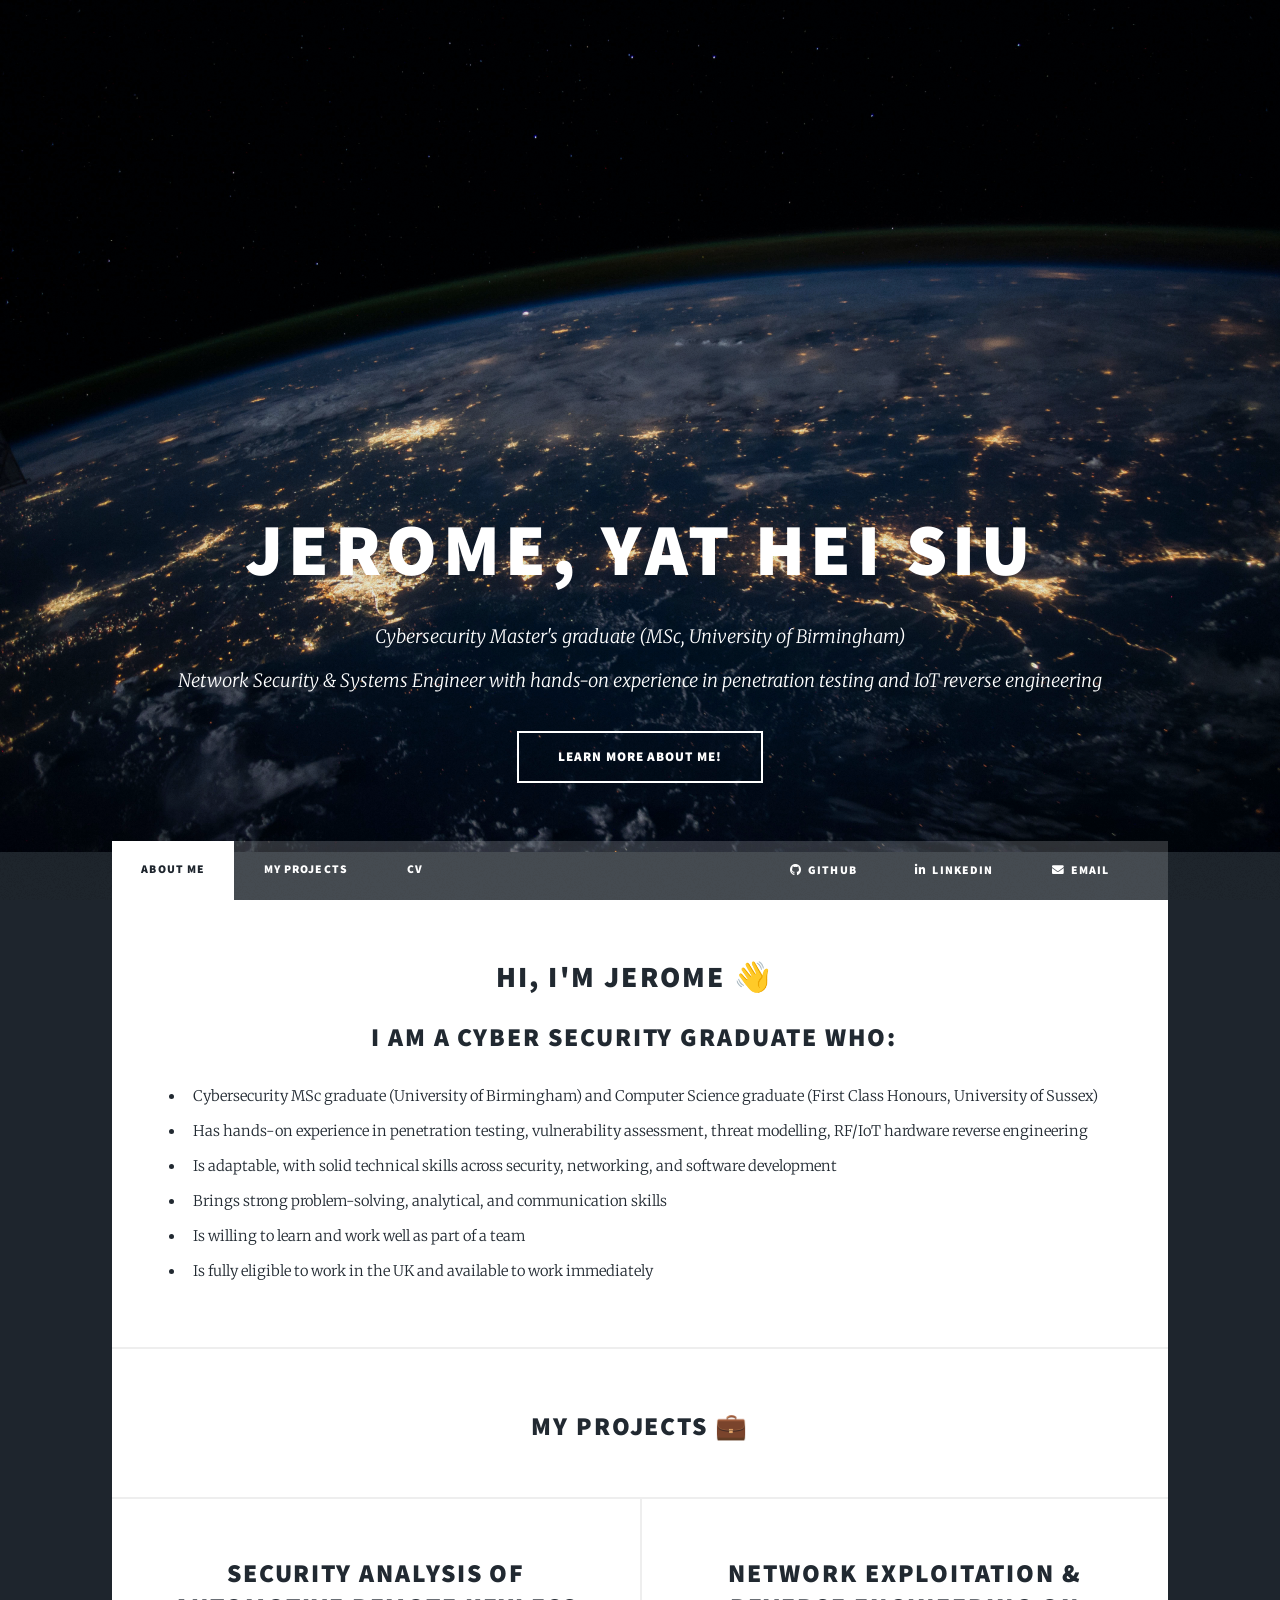
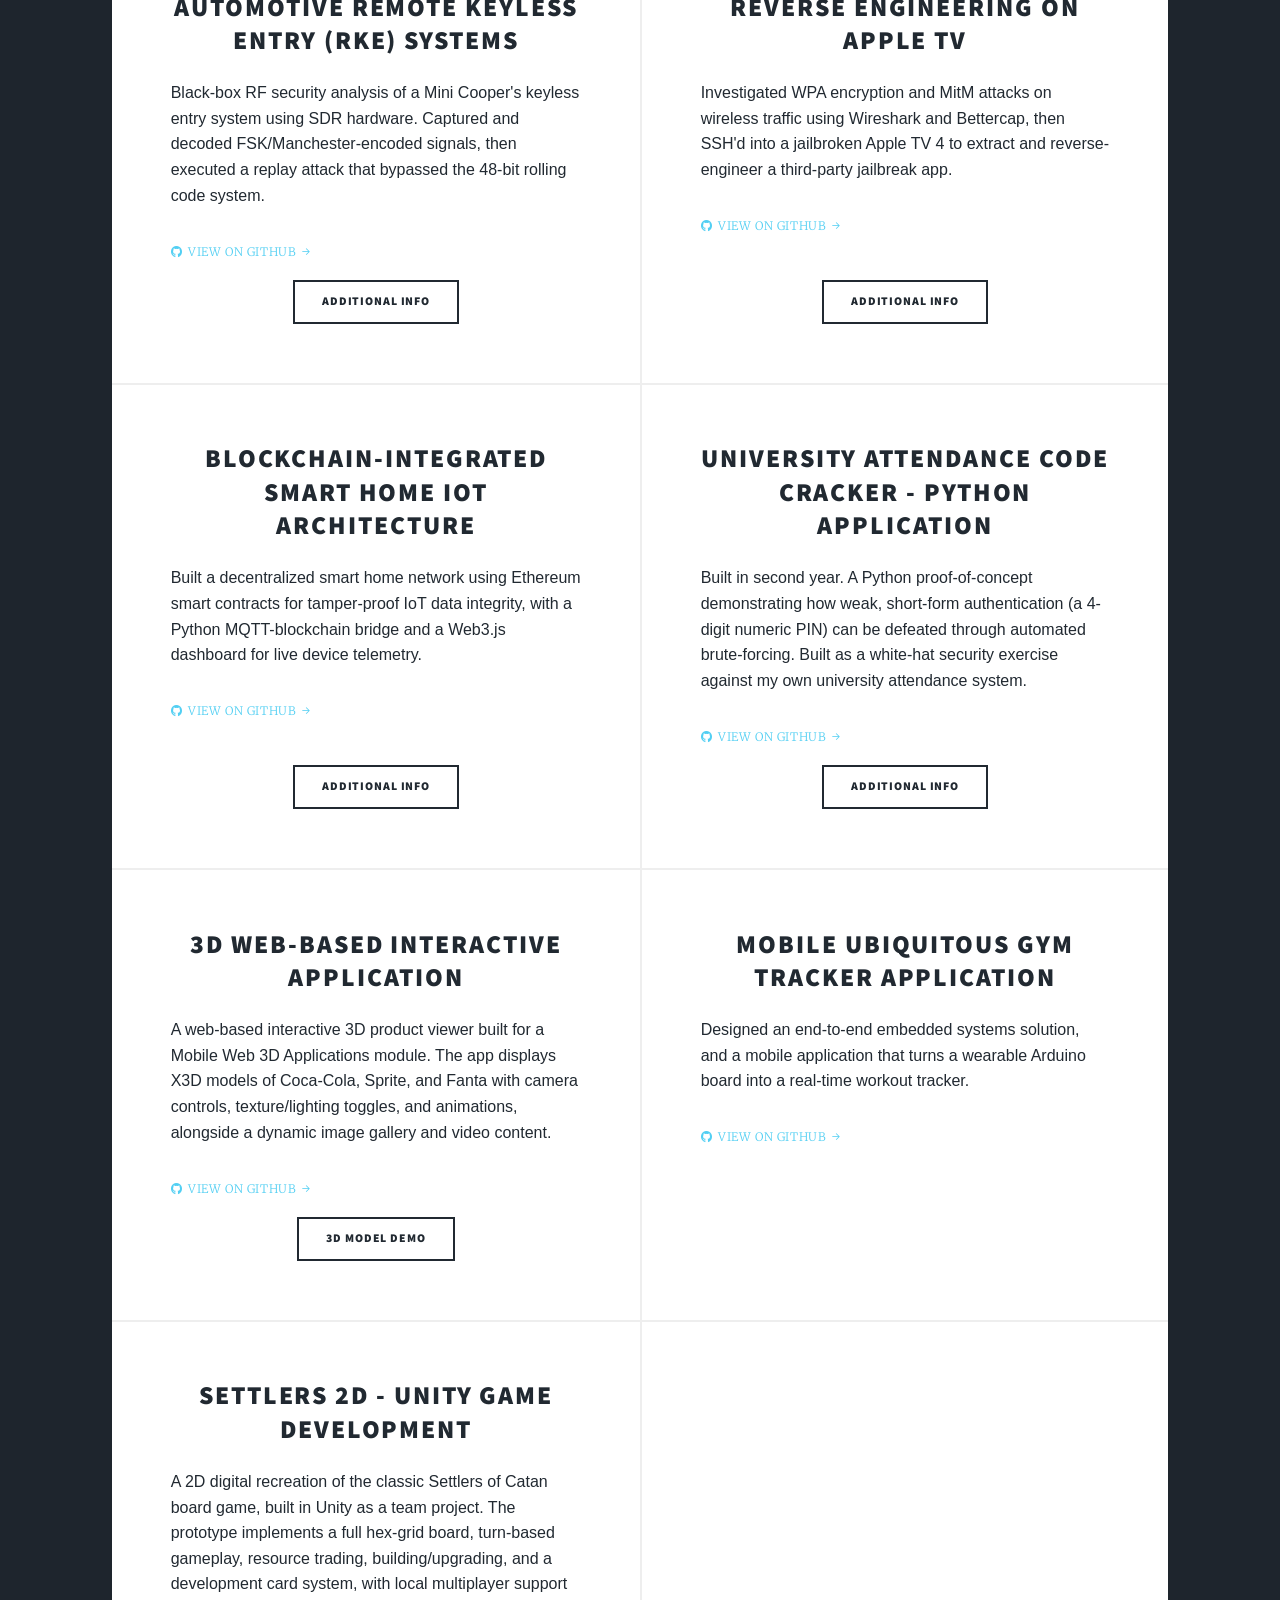
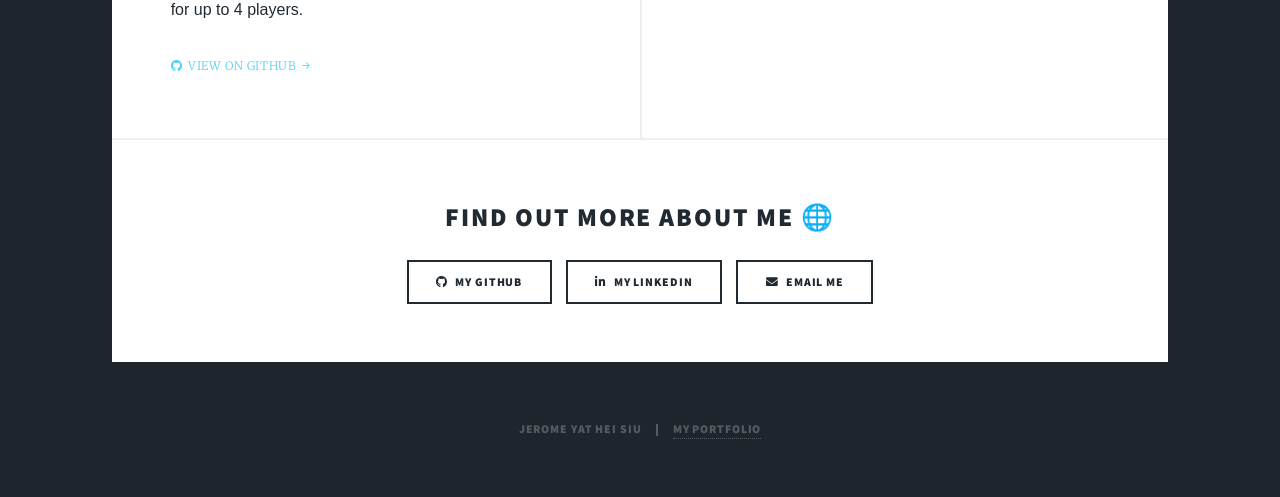
==== commit 3fa89aac: "Add email links and update CV PDF Adds a mailto contact link across the site UI, including nav and c" ====
--- a/index.html
+++ b/index.html
@@ -45,6 +45,7 @@
 						<li><a href="generic.html">CV</a></li>
 						<li class="social"><a href="https://github.com/jeroomeehh" class="icon brands fa-github" target="_blank" rel="noopener">GitHub</a></li>
 						<li><a href="https://uk.linkedin.com/in/jeromesiu" class="icon brands fa-linkedin-in" target="_blank" rel="noopener">LinkedIn</a></li>
+						<li><a href="mailto:jeromeyhsiu@gmail.com" class="icon solid fa-envelope">Email</a></li>
 						</ul>
 					</nav>
 
@@ -89,6 +90,7 @@
 										<ul class="actions special">
 											<li><a href="https://github.com/jeroomeehh" class="button icon brands fa-github" target="_blank" rel="noopener">My GitHub</a></li>
 											<li><a href="https://uk.linkedin.com/in/jeromesiu" class="button icon brands fa-linkedin-in" target="_blank" rel="noopener">My LinkedIn</a></li>
+											<li><a href="mailto:jeromeyhsiu@gmail.com" class="button icon solid fa-envelope">Email Me</a></li>
 										</ul>
 									
 								</section>
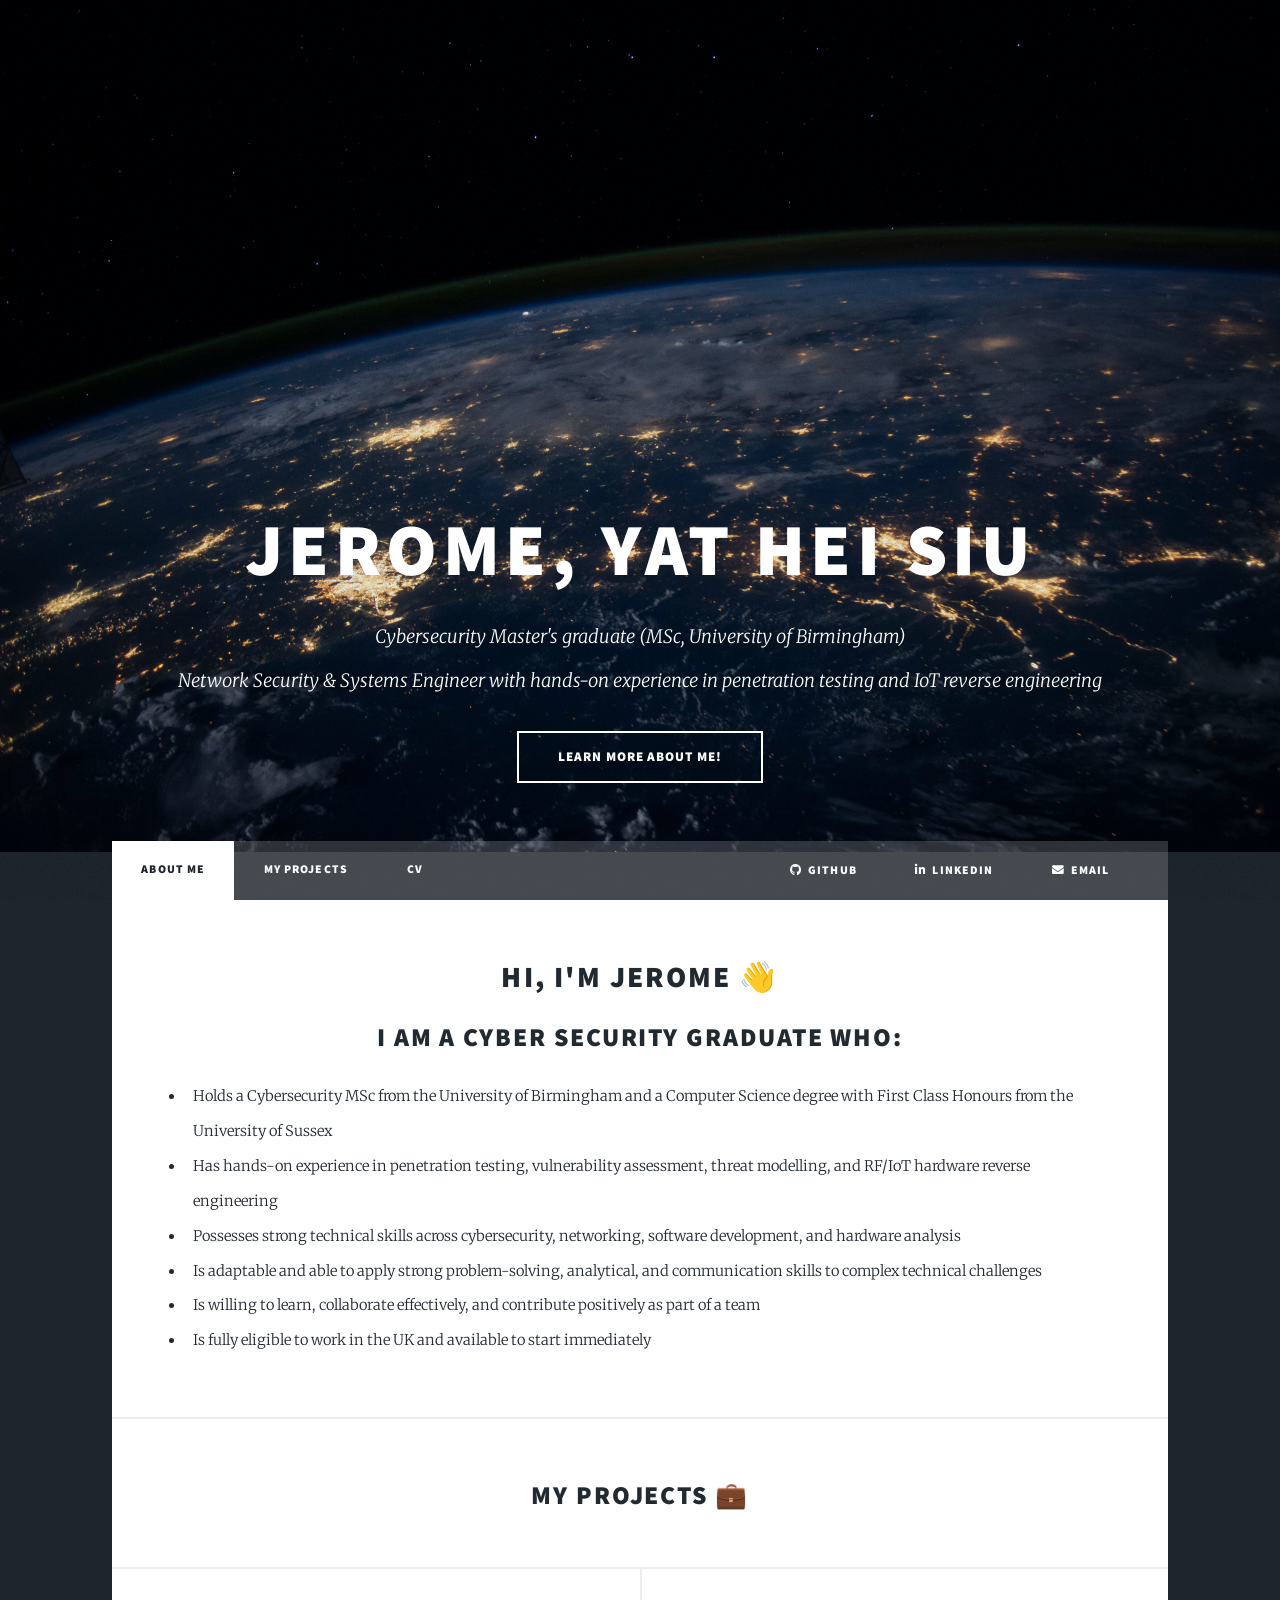
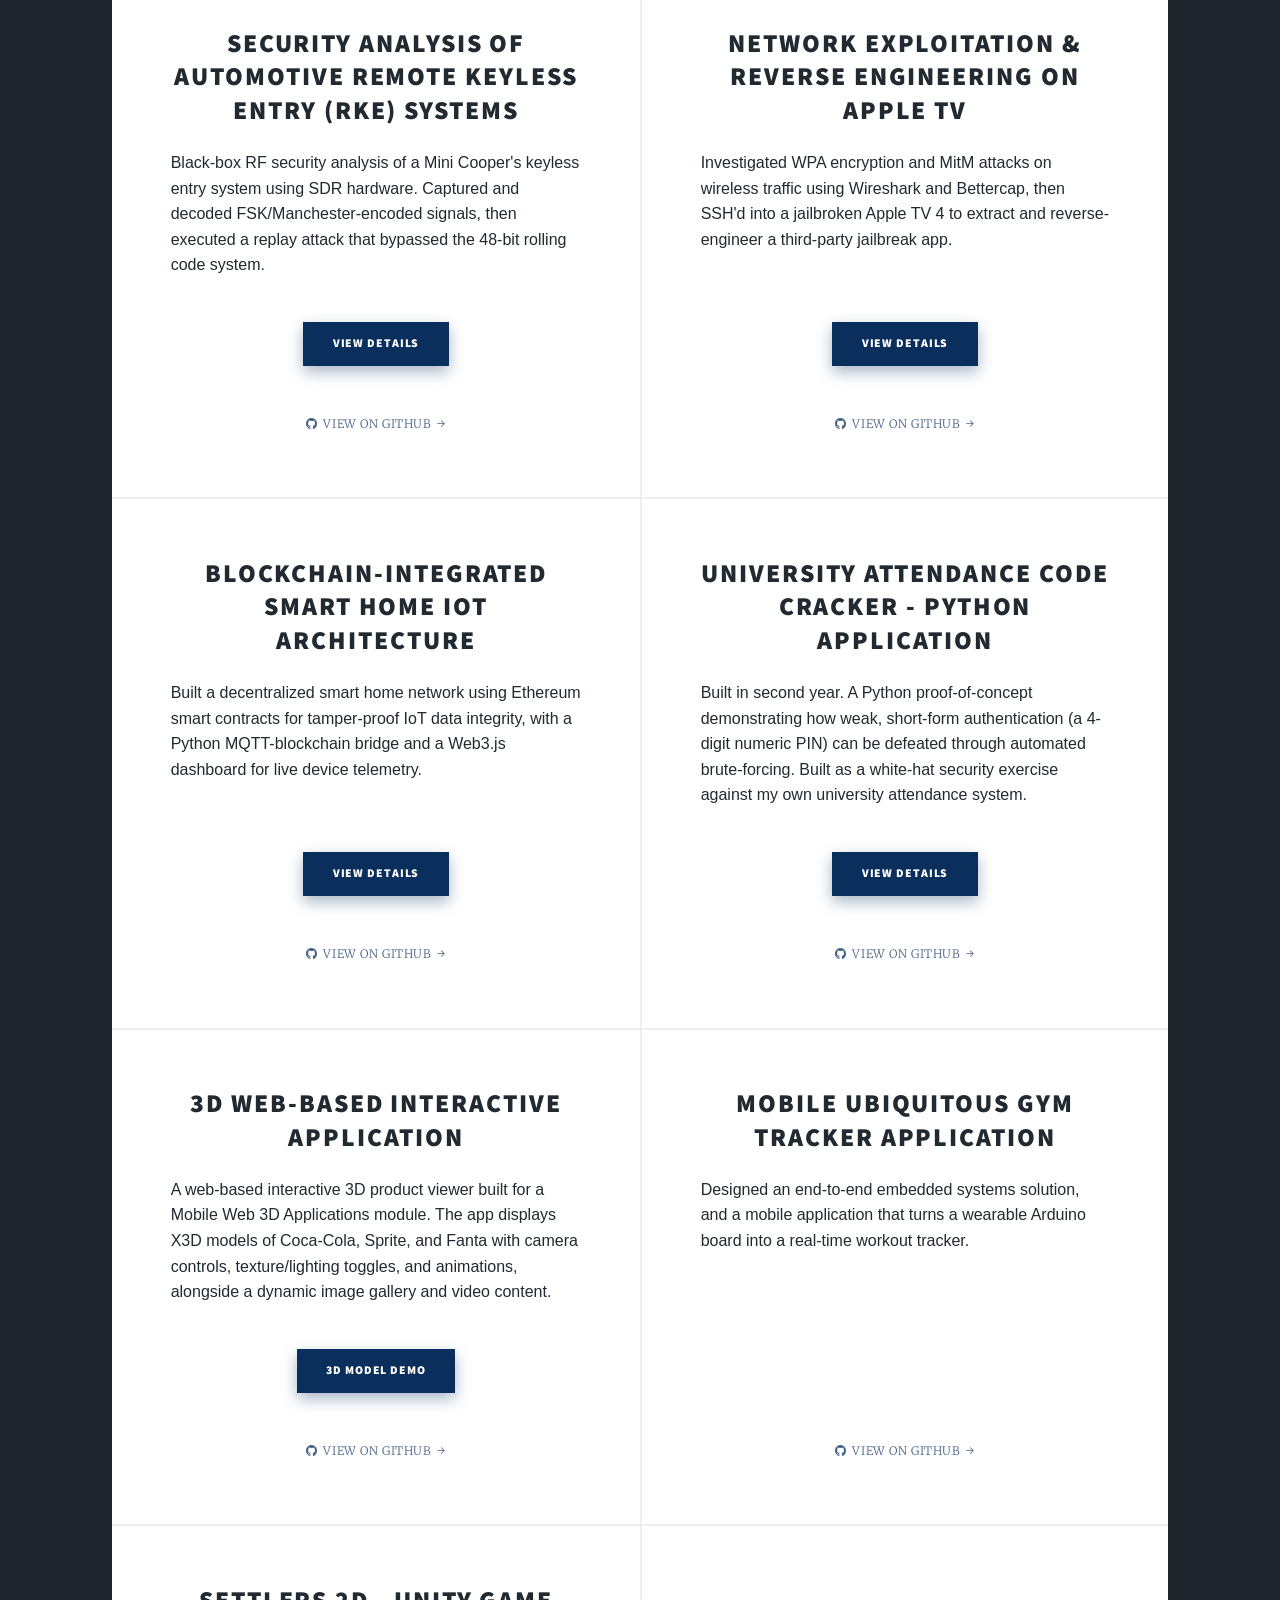
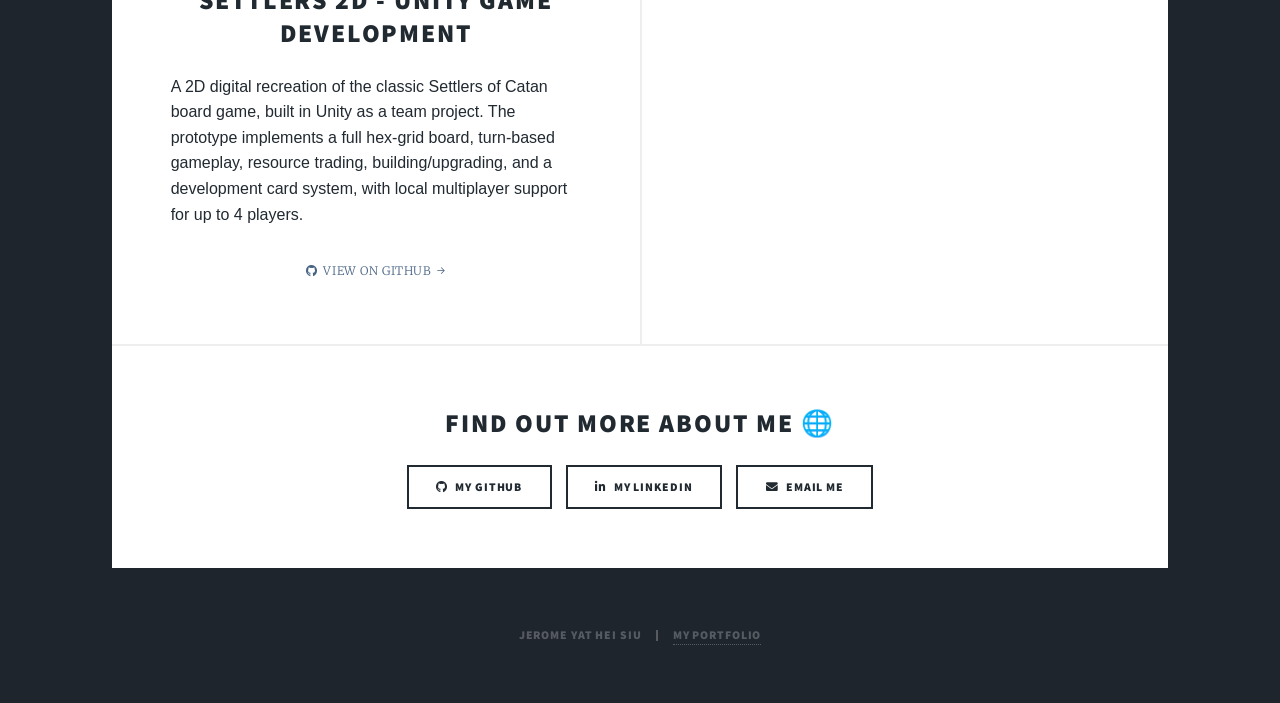
==== commit 8ce801de: "Refine project cards and intro copy Update project cards to better surface demos and details: clicka" ====
--- a/index.html
+++ b/index.html
@@ -59,12 +59,12 @@
 								<h2 style="font-size:2em;">Hi, I'm Jerome 👋</h2>
 								<h3 style="font-size:1.75em;">I am a cyber security graduate who:</h3></center>
 								<ul>
-								<li>Cybersecurity MSc graduate (University of Birmingham) and Computer Science graduate (First Class Honours, University of Sussex)</li>
-								<li>Has hands-on experience in penetration testing, vulnerability assessment, threat modelling, RF/IoT hardware reverse engineering</li>
-								<li>Is adaptable, with solid technical skills across security, networking, and software development</li>								
-								<li>Brings strong problem-solving, analytical, and communication skills</li>
-								<li>Is willing to learn and work well as part of a team</li>
-								<li>Is fully eligible to work in the UK and available to work immediately</li>
+								<li>Holds a Cybersecurity MSc from the University of Birmingham and a Computer Science degree with First Class Honours from the University of Sussex</li>
+								<li>Has hands-on experience in penetration testing, vulnerability assessment, threat modelling, and RF/IoT hardware reverse engineering</li>
+								<li>Possesses strong technical skills across cybersecurity, networking, software development, and hardware analysis</li>
+								<li>Is adaptable and able to apply strong problem-solving, analytical, and communication skills to complex technical challenges</li>
+								<li>Is willing to learn, collaborate effectively, and contribute positively as part of a team</li>
+								<li>Is fully eligible to work in the UK and available to start immediately</li>
 
 								</ul>
 							</article>
--- a/assets/css/main.css
+++ b/assets/css/main.css
@@ -4743,7 +4743,7 @@
 
 /* Project action buttons */
 #main > .posts > article .project-actions {
-	margin-top: auto;
+	margin-top: 1rem;
 	padding-top: 1rem;
 	justify-content: center;
 }
@@ -4753,6 +4753,31 @@
 		pointer-events: none;
 		cursor: default;
 	}
+
+	#main > .posts > article .project-actions .button.primary {
+		background-color: #0a2f5c;
+		color: #ffffff !important;
+		box-shadow: 0 0.4rem 1rem rgba(10, 47, 92, 0.35);
+		transition: background-color 0.2s ease-in-out, box-shadow 0.2s ease-in-out, transform 0.2s ease-in-out;
+	}
+
+	#main > .posts > article .project-actions .button.primary:hover {
+		background-color: #072243;
+		box-shadow: 0 0.6rem 1.35rem rgba(10, 47, 92, 0.5);
+		transform: translateY(-3px);
+	}
+
+	#main > .posts > article .project-actions .button.primary:active {
+		transform: translateY(-1px);
+		box-shadow: 0 0.3rem 0.75rem rgba(10, 47, 92, 0.4);
+	}
+
+#main > .posts > article .card-footer {
+	margin-top: auto;
+	display: flex;
+	flex-direction: column;
+	align-items: center;
+}
 
 #main > .posts > article.clickable-card {
 	cursor: pointer;
@@ -4784,9 +4809,15 @@
 		font-size: 0.8rem;
 		letter-spacing: 0.05em;
 		text-transform: uppercase;
-		color: #18bfef;
+		color: #0a2f5c;
 		opacity: 0.75;
-		transition: opacity 0.25s ease, transform 0.25s ease;
+		text-decoration: none;
+		border-bottom-color: transparent;
+		transition: opacity 0.25s ease, transform 0.25s ease, border-color 0.2s ease-in-out;
+	}
+
+	#main > .posts > article .github-hint:hover {
+		border-bottom-color: currentColor;
 	}
 
 	#main > .posts > article.clickable-card:hover .github-hint {
